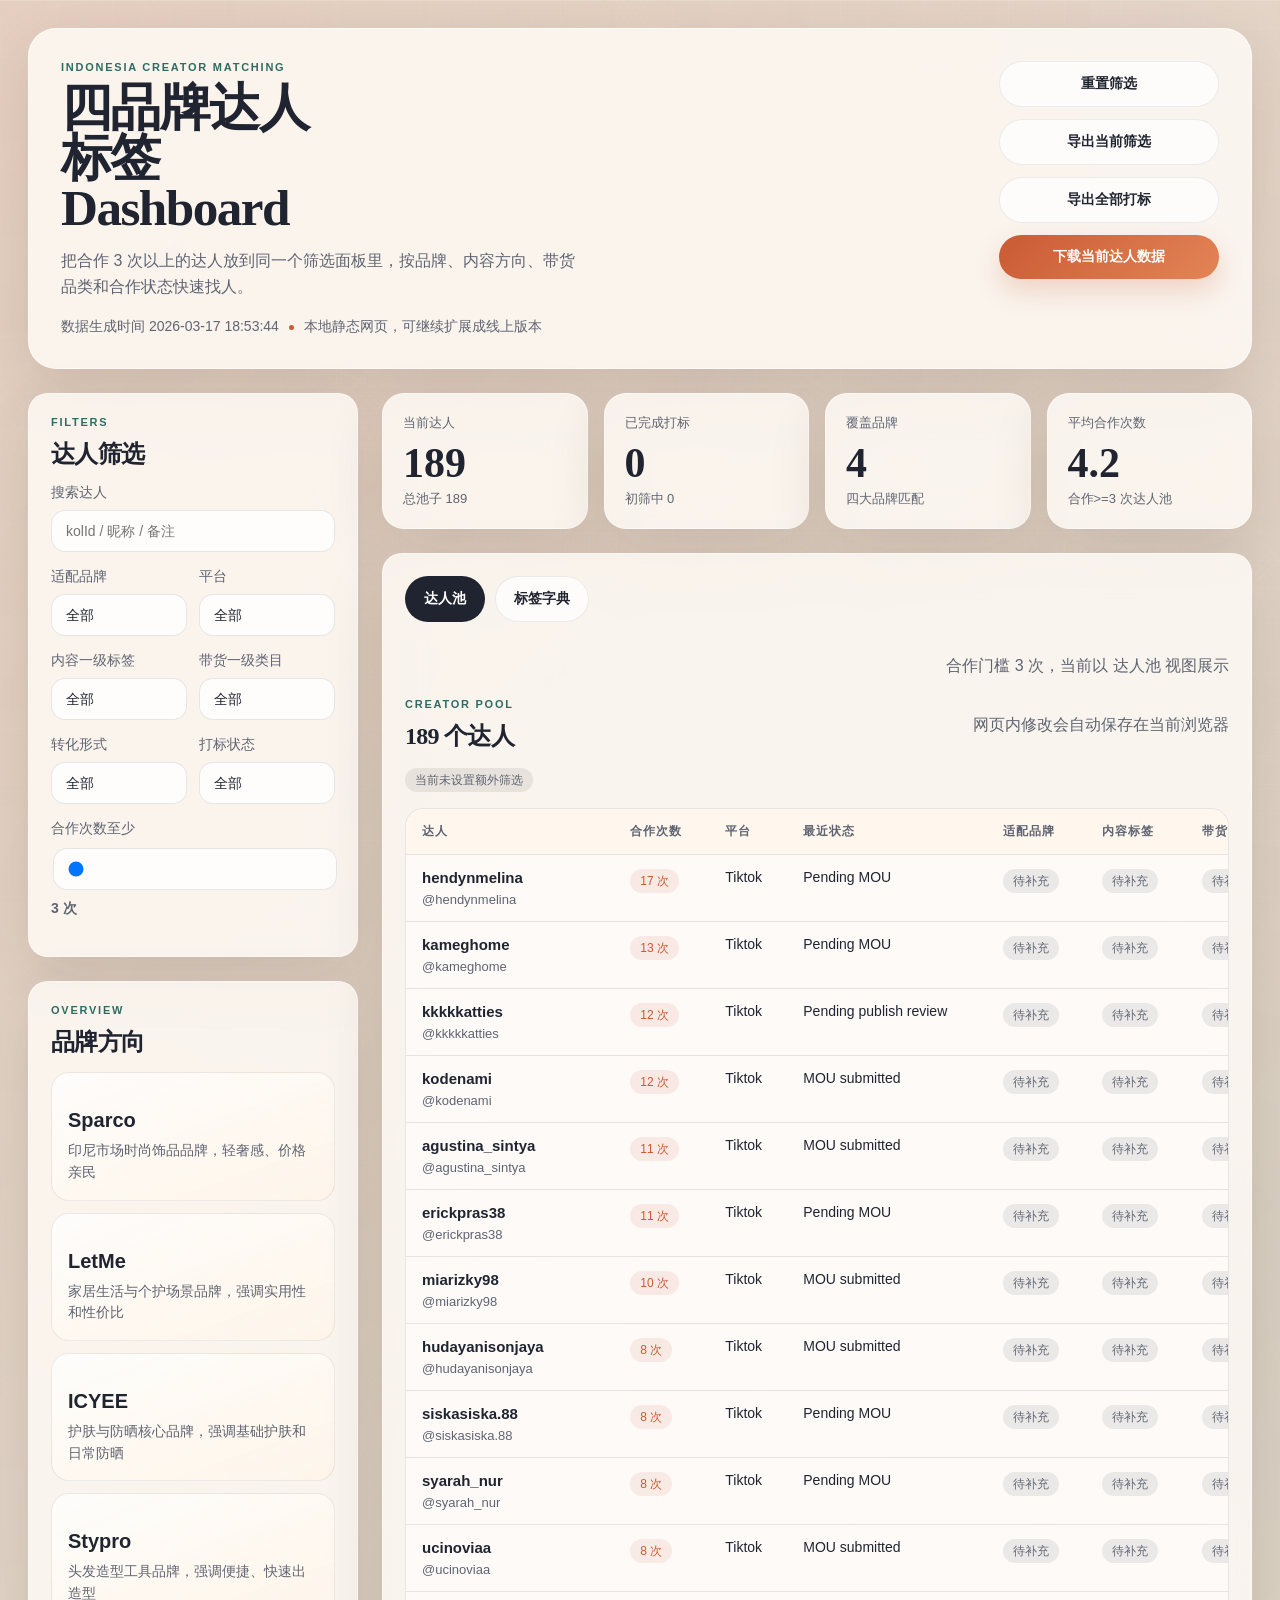
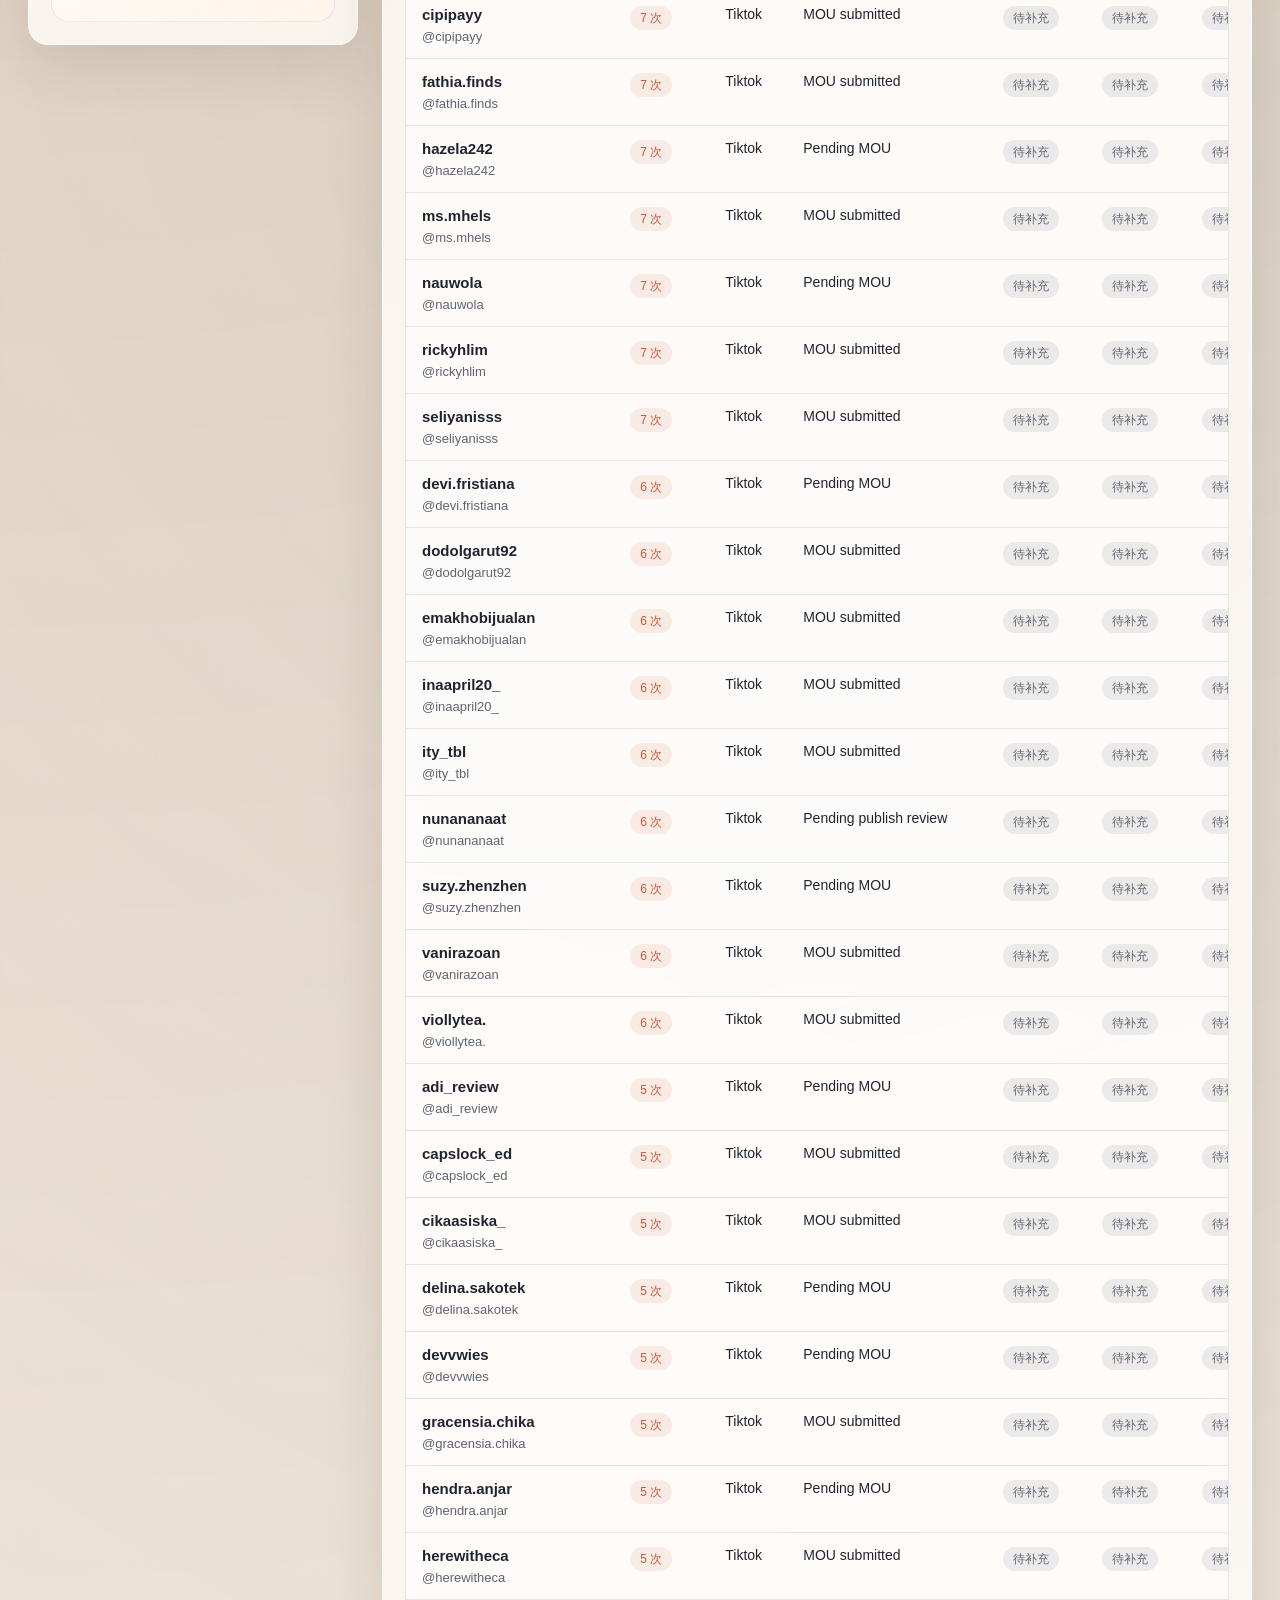
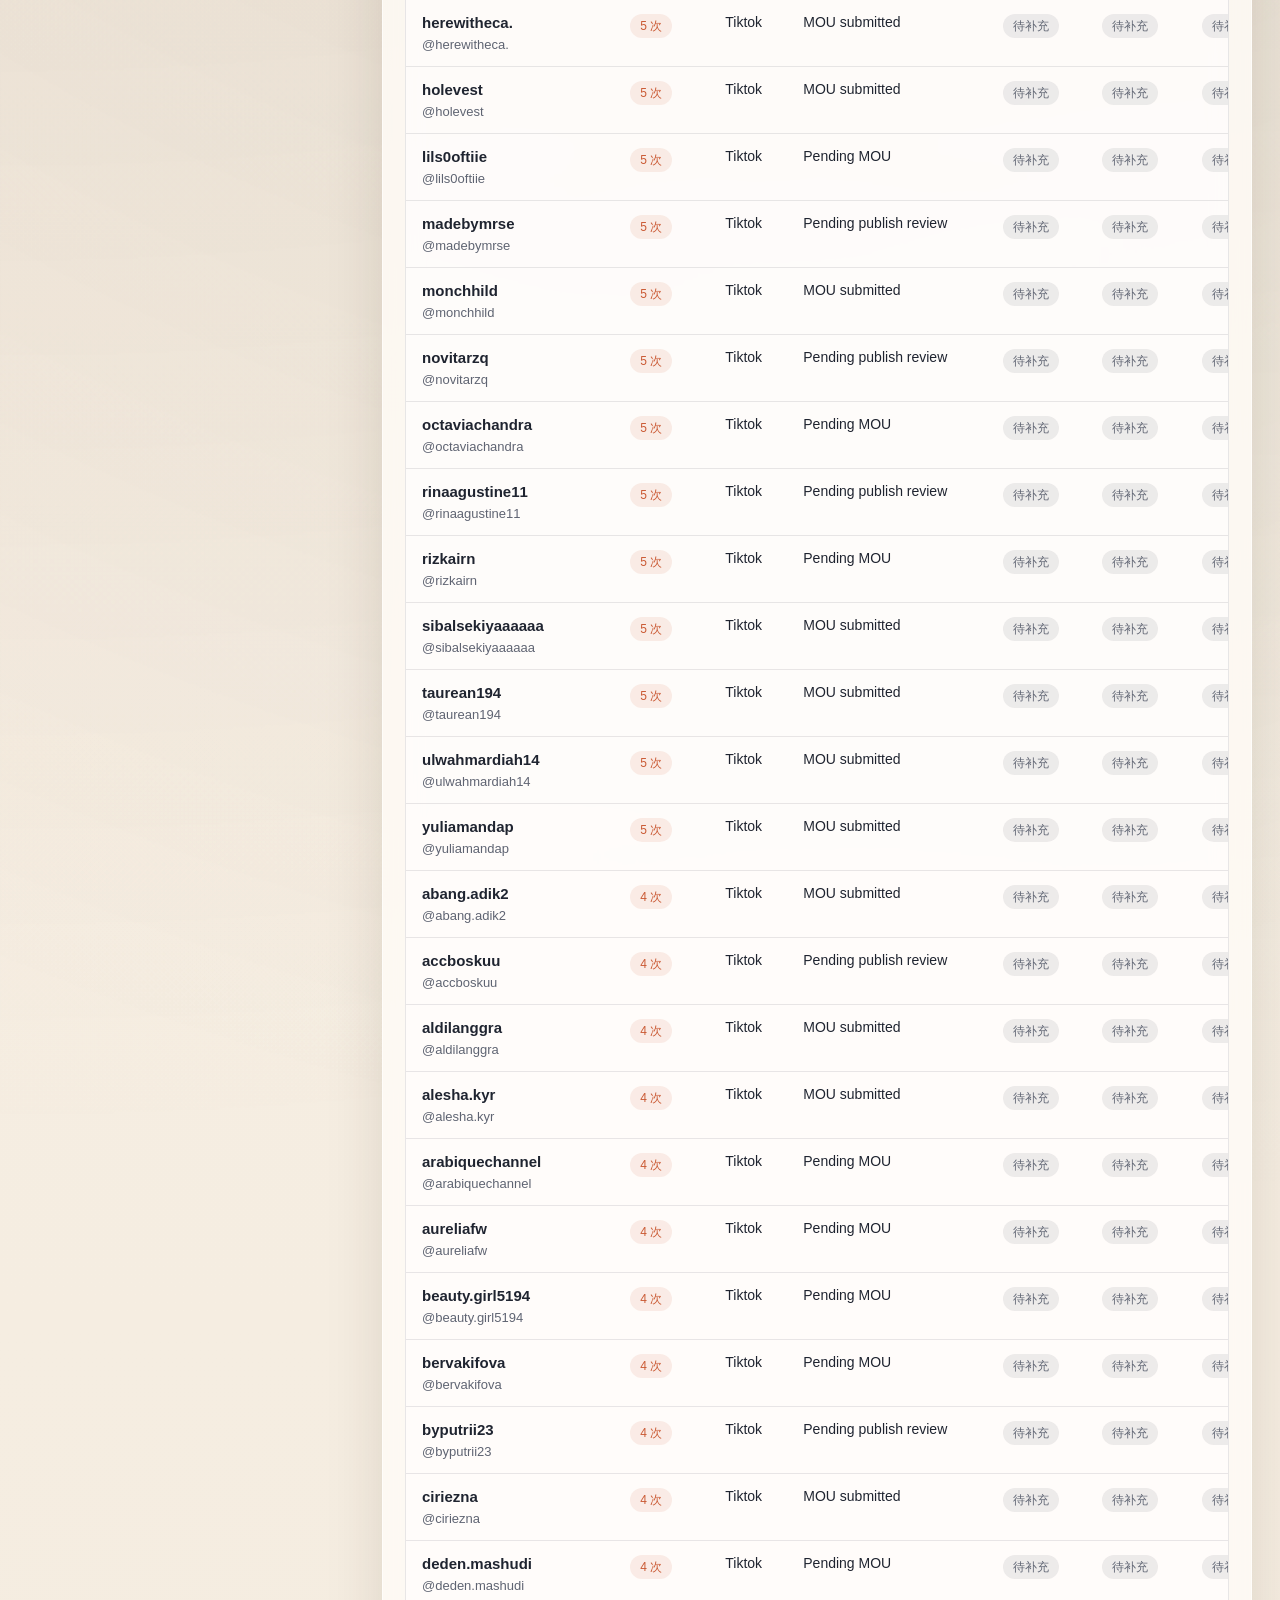
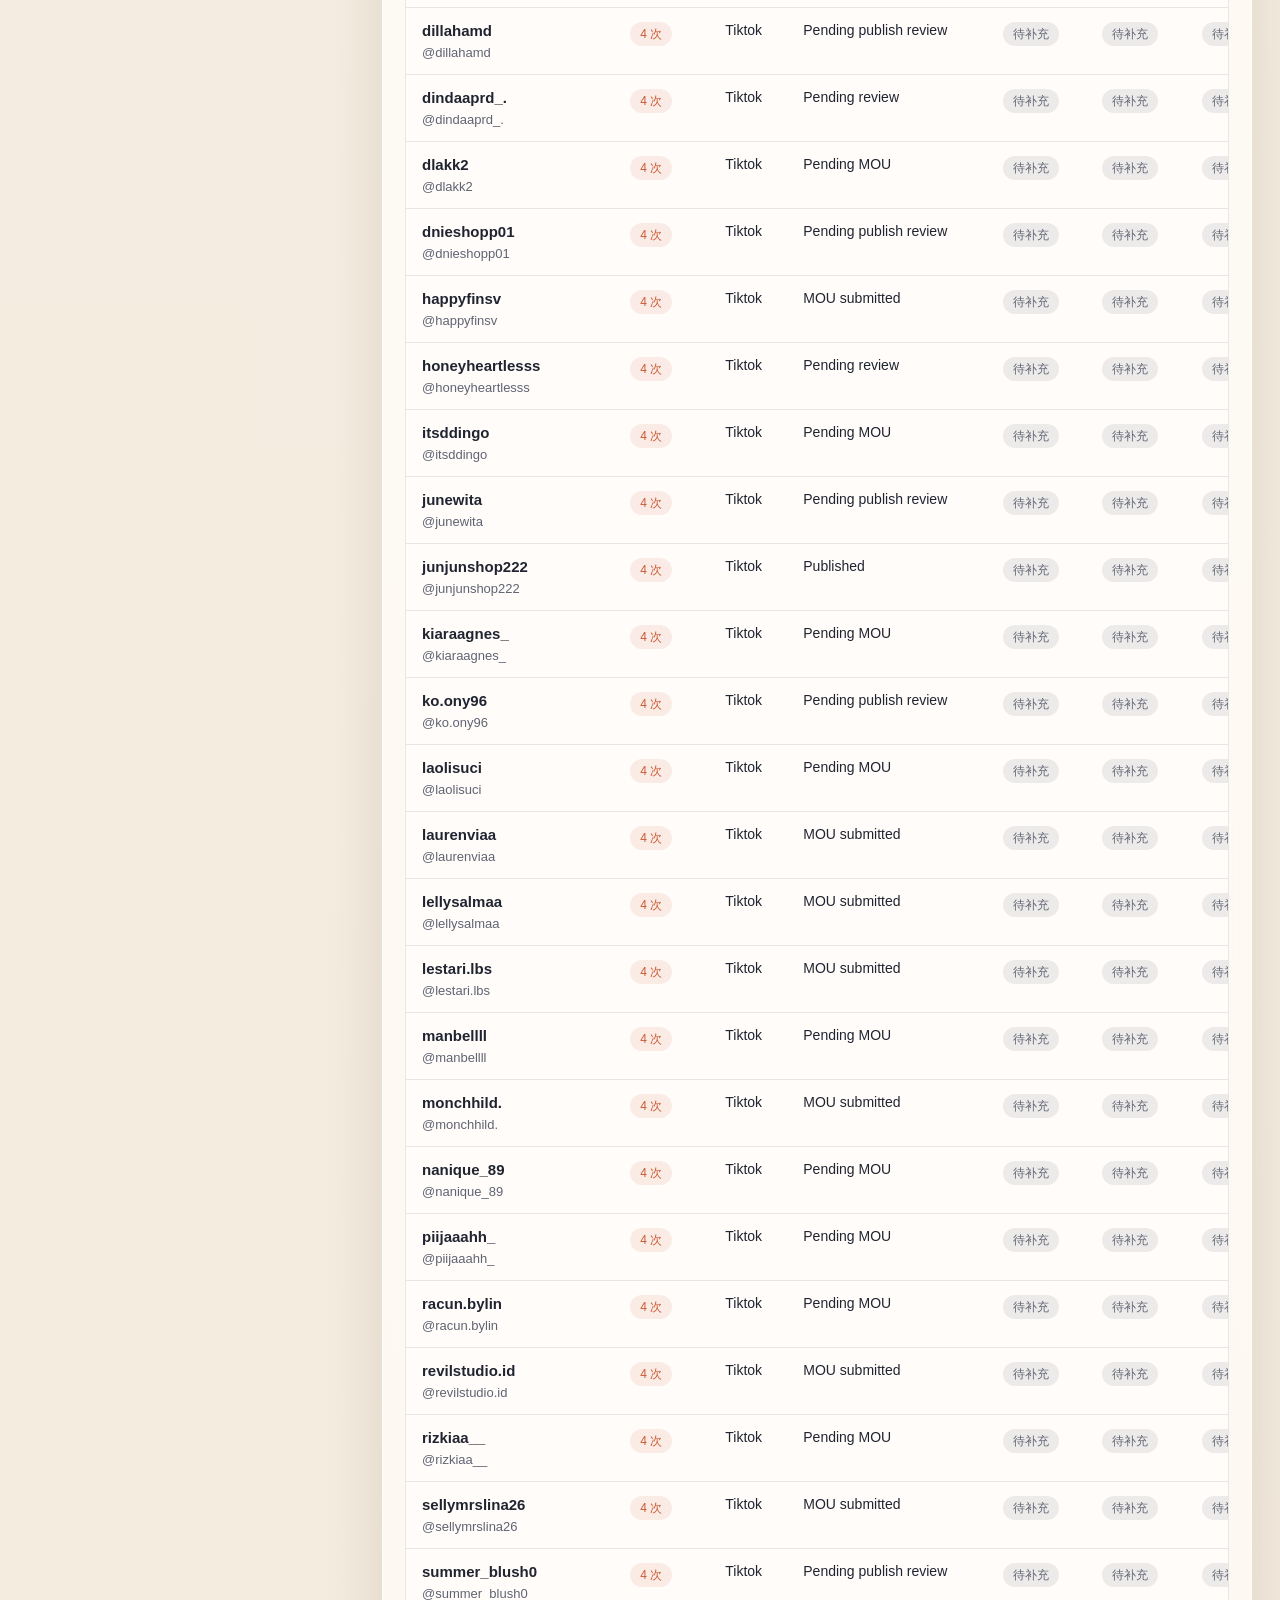
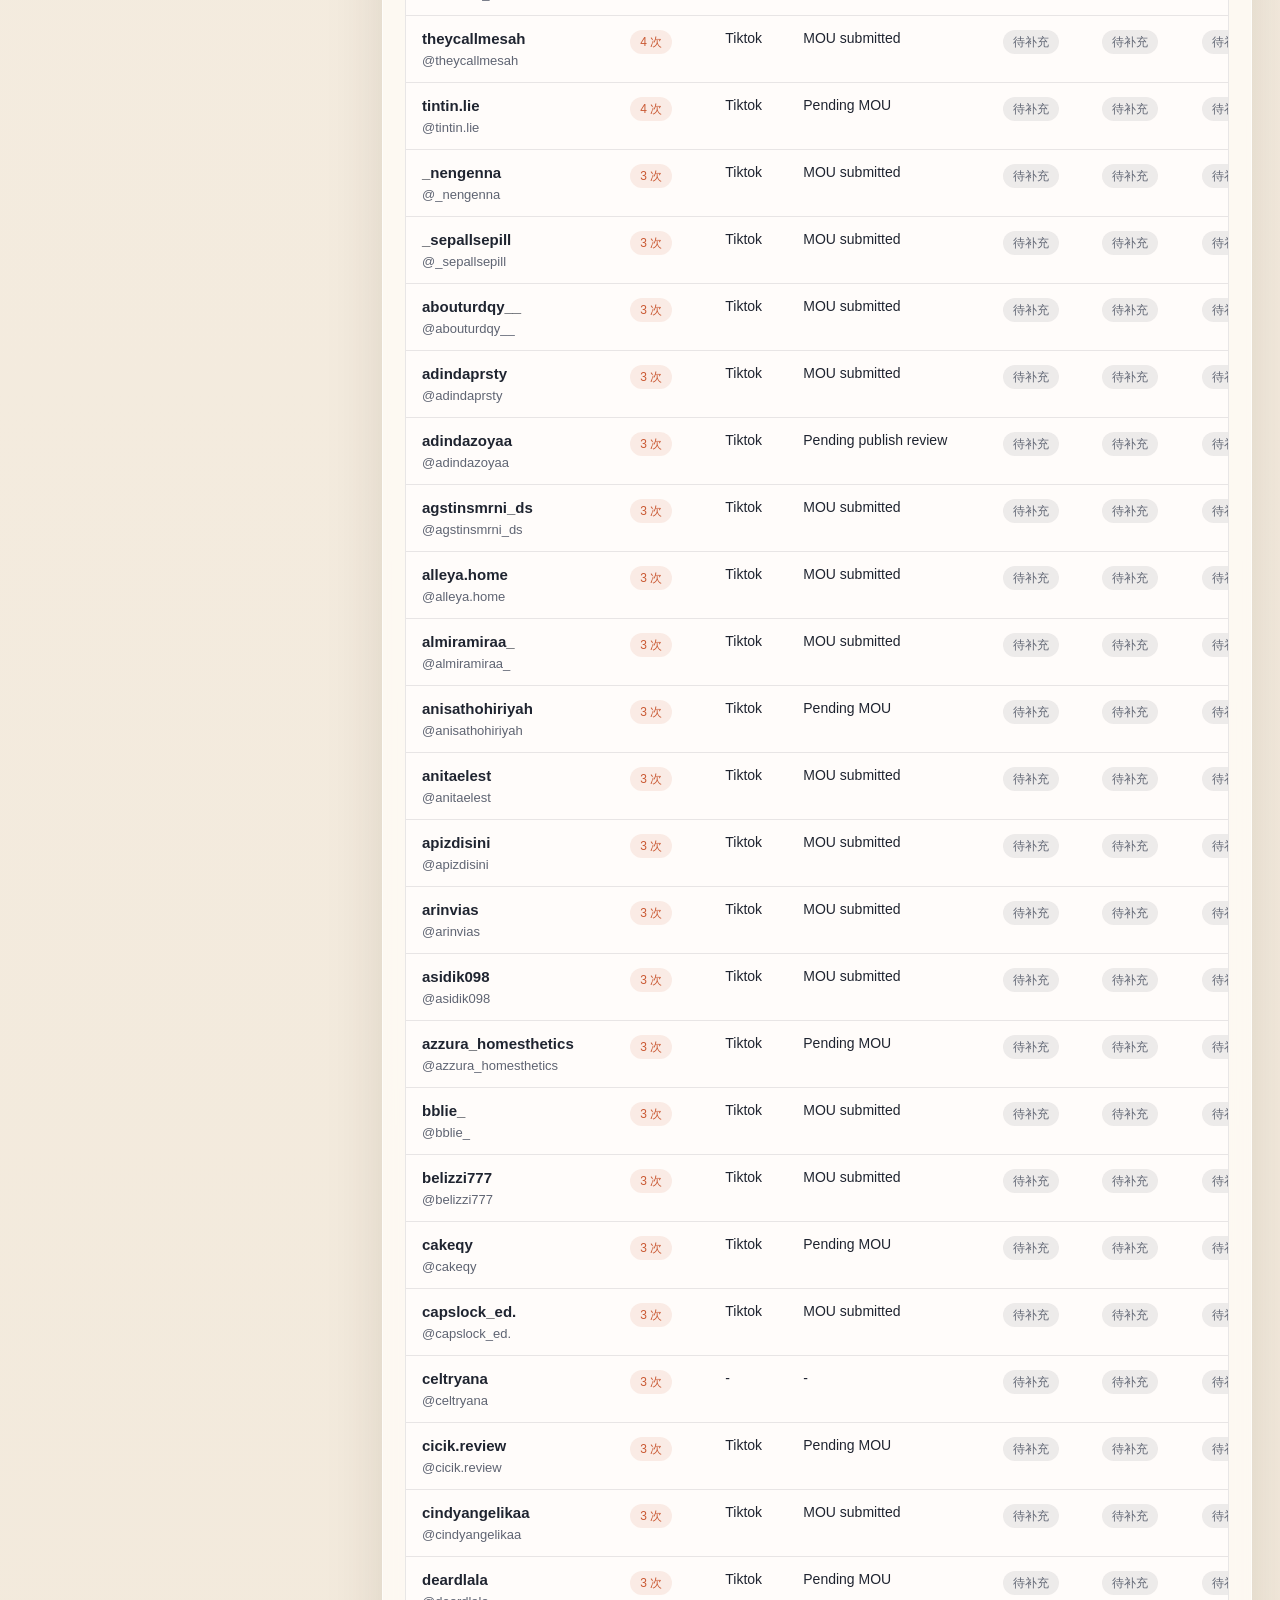
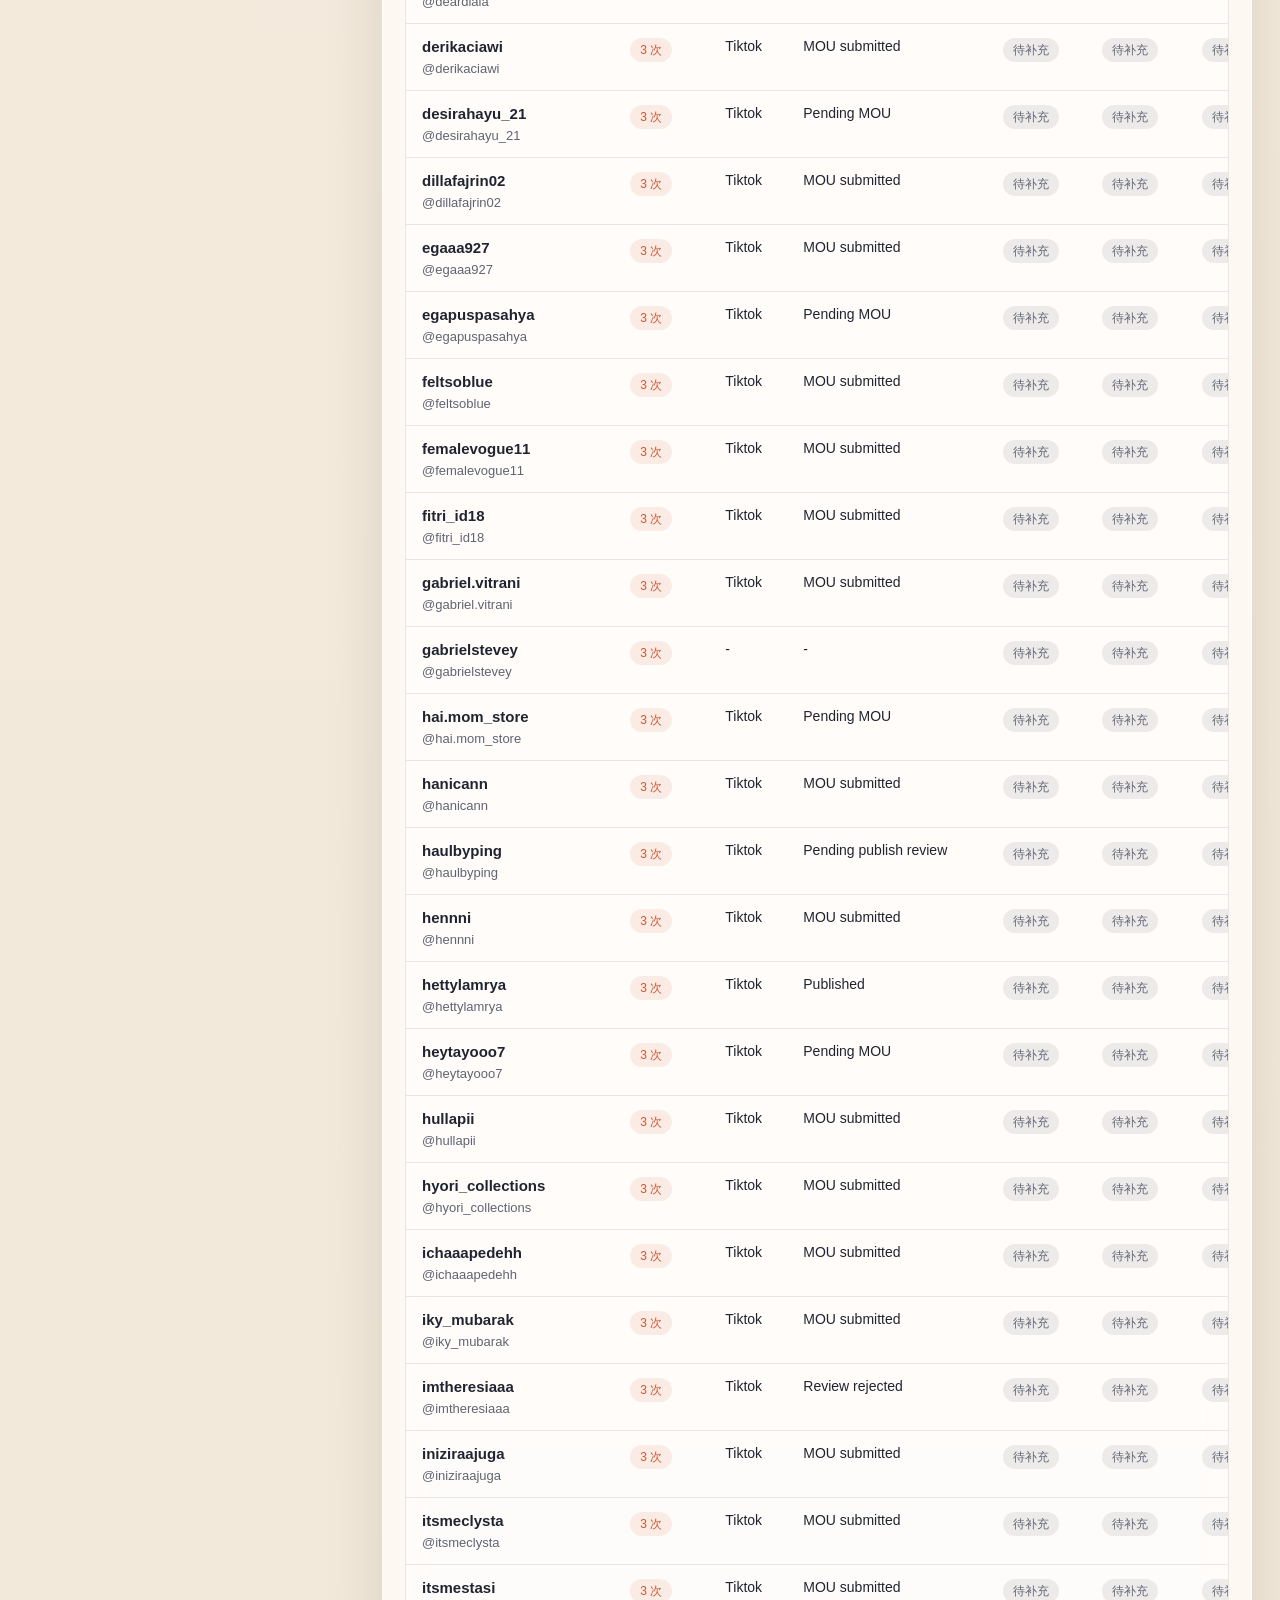
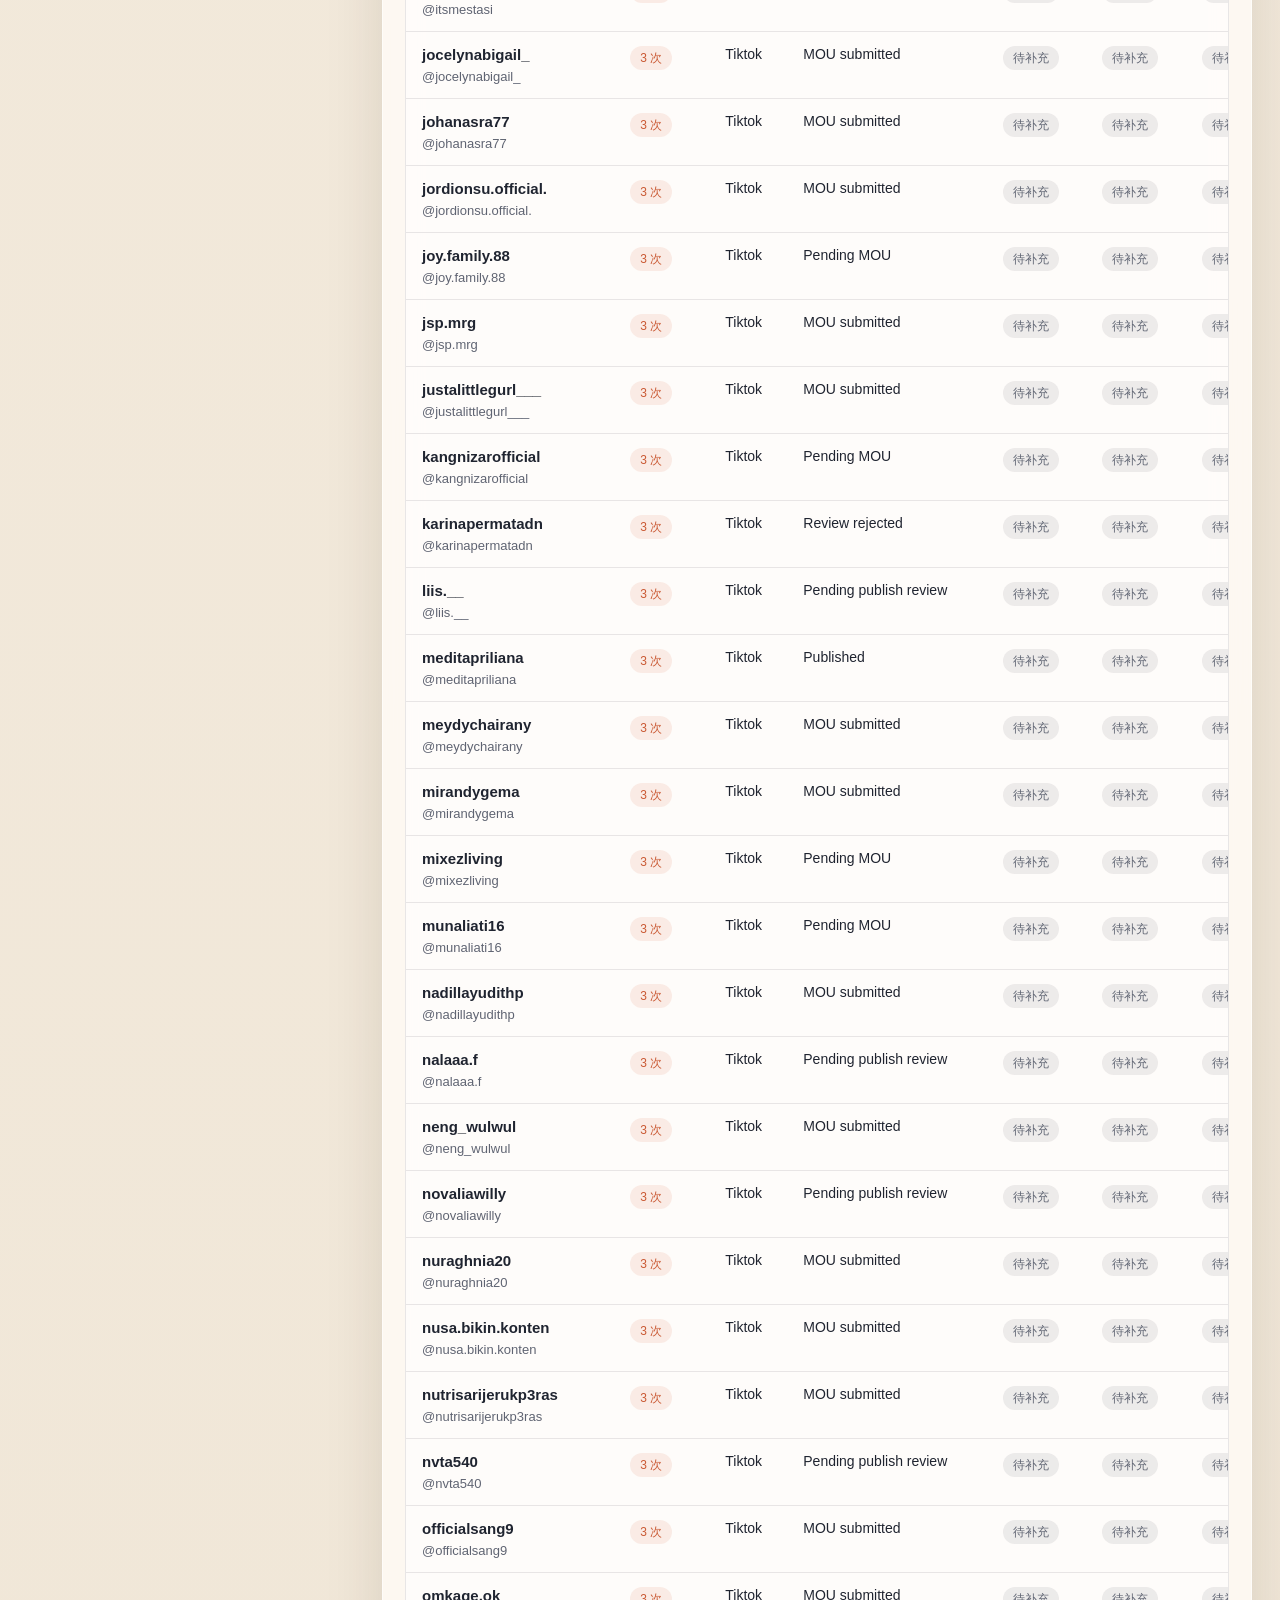
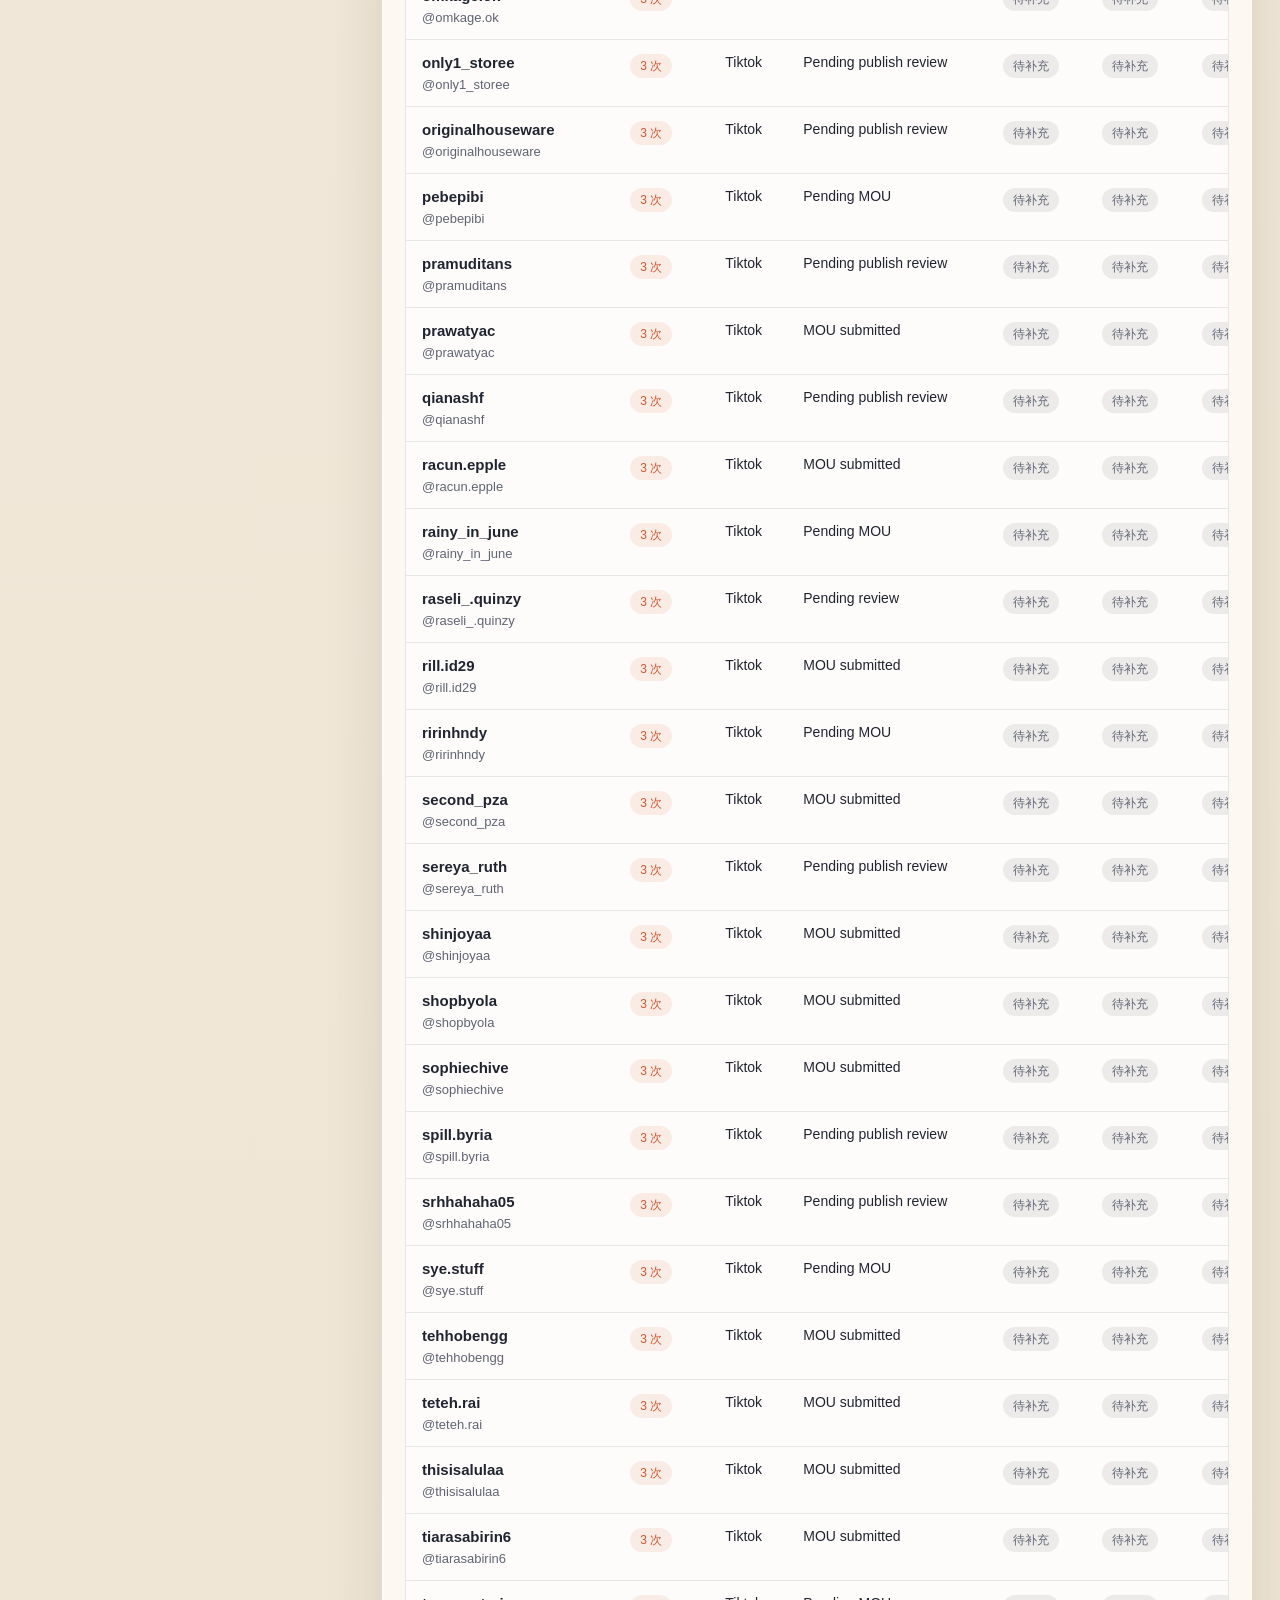
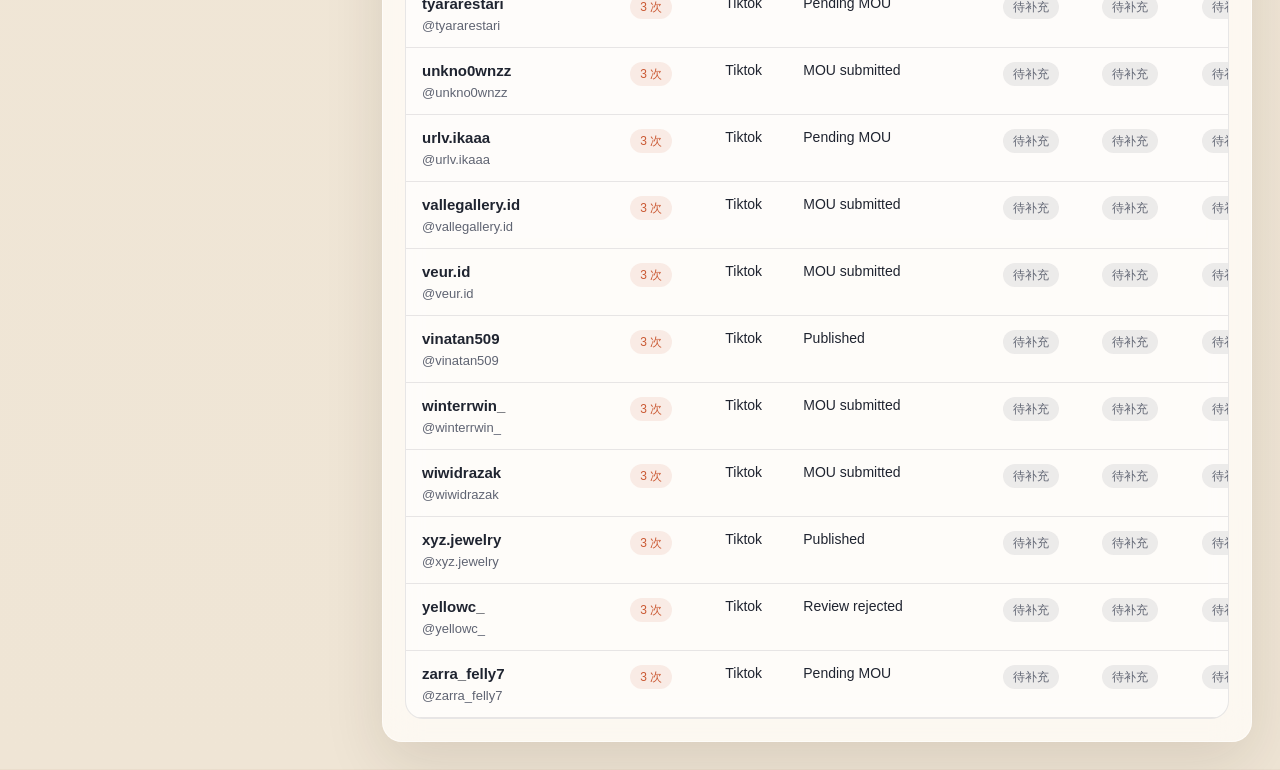
==== creator_dashboard/index.html @ 3b0a814a "Add creator dashboard site" ====
<!DOCTYPE html>
<html lang="zh-CN">
  <head>
    <meta charset="UTF-8" />
    <meta name="viewport" content="width=device-width, initial-scale=1.0" />
    <title>印尼项目达人标签 Dashboard</title>
    <link rel="stylesheet" href="./styles.css" />
  </head>
  <body>
    <div class="shell">
      <header class="hero">
        <div class="hero__copy">
          <p class="eyebrow">Indonesia Creator Matching</p>
          <h1>四品牌达人标签 Dashboard</h1>
          <p class="hero__text">
            把合作 3 次以上的达人放到同一个筛选面板里，按品牌、内容方向、带货品类和合作状态快速找人。
          </p>
          <div class="hero__meta">
            <span id="generated-at">数据加载中...</span>
            <span class="dot"></span>
            <span>本地静态网页，可继续扩展成线上版本</span>
          </div>
        </div>
        <div class="hero__actions">
          <button class="ghost-button" id="reset-filters" type="button">重置筛选</button>
          <button class="ghost-button" id="export-filtered" type="button">导出当前筛选</button>
          <button class="ghost-button" id="export-all" type="button">导出全部打标</button>
          <a class="solid-button" href="./data/creator_pool.csv" download>下载当前达人数据</a>
        </div>
      </header>

      <main class="layout">
        <aside class="filters">
          <section class="panel">
            <div class="panel__header">
              <p class="panel__eyebrow">Filters</p>
              <h2>达人筛选</h2>
            </div>

            <label class="field">
              <span>搜索达人</span>
              <input id="search-input" type="search" placeholder="kolId / 昵称 / 备注" />
            </label>

            <div class="grid-two">
              <label class="field">
                <span>适配品牌</span>
                <select id="brand-filter"></select>
              </label>
              <label class="field">
                <span>平台</span>
                <select id="platform-filter"></select>
              </label>
            </div>

            <div class="grid-two">
              <label class="field">
                <span>内容一级标签</span>
                <select id="content-filter"></select>
              </label>
              <label class="field">
                <span>带货一级类目</span>
                <select id="product-filter"></select>
              </label>
            </div>

            <div class="grid-two">
              <label class="field">
                <span>转化形式</span>
                <select id="conversion-filter"></select>
              </label>
              <label class="field">
                <span>打标状态</span>
                <select id="progress-filter"></select>
              </label>
            </div>

            <label class="field">
              <span>合作次数至少</span>
              <input id="coop-range" type="range" min="3" max="17" value="3" />
              <strong id="coop-range-value">3 次</strong>
            </label>
          </section>

          <section class="panel">
            <div class="panel__header">
              <p class="panel__eyebrow">Overview</p>
              <h2>品牌方向</h2>
            </div>
            <div id="brand-grid" class="brand-grid"></div>
          </section>
        </aside>

        <section class="content">
          <section class="stats" id="stats-grid"></section>

          <section class="panel tabs-panel">
            <div class="tabs">
              <button class="tab is-active" data-tab="creators" type="button">达人池</button>
              <button class="tab" data-tab="tags" type="button">标签字典</button>
            </div>

            <div class="tab-panel is-active" data-panel="creators">
              <div class="list-toolbar">
                <div>
                  <p class="panel__eyebrow">Creator Pool</p>
                  <h2 id="result-title">189 个达人</h2>
                </div>
                <div class="toolbar-side">
                  <p id="result-subtitle" class="subtle">按合作次数、品牌和内容维度交叉筛选</p>
                  <p id="save-status" class="subtle">网页内修改会自动保存在当前浏览器</p>
                </div>
              </div>
              <div id="active-filters" class="active-filters"></div>
              <div class="table-wrap">
                <table>
                  <thead>
                    <tr>
                      <th>达人</th>
                      <th>合作次数</th>
                      <th>平台</th>
                      <th>最近状态</th>
                      <th>适配品牌</th>
                      <th>内容标签</th>
                      <th>带货类目</th>
                    </tr>
                  </thead>
                  <tbody id="creator-table-body"></tbody>
                </table>
              </div>
            </div>

            <div class="tab-panel" data-panel="tags">
              <div class="list-toolbar">
                <div>
                  <p class="panel__eyebrow">Tag Dictionary</p>
                  <h2>统一打标口径</h2>
                </div>
                <p class="subtle">先看标签定义，再给达人打标</p>
              </div>
              <div class="tag-cards" id="tag-cards"></div>
            </div>
          </section>
        </section>
      </main>
    </div>

    <dialog id="detail-modal" class="detail-modal">
      <div class="detail-modal__content">
        <div class="detail-modal__header">
          <div>
            <p class="panel__eyebrow">Creator Detail</p>
            <h2 id="detail-title"></h2>
            <p id="detail-subtitle" class="subtle"></p>
          </div>
          <button class="ghost-button" id="close-modal" type="button">关闭</button>
        </div>
        <div id="detail-body" class="detail-grid"></div>
      </div>
    </dialog>

    <script src="./data/creator_pool.js"></script>
    <script src="./app.js" type="module"></script>
  </body>
</html>
---- creator_dashboard/styles.css ----
:root {
  --bg: #f5efe4;
  --surface: rgba(255, 252, 247, 0.82);
  --surface-strong: #fffaf2;
  --ink: #1f2430;
  --muted: #5f6472;
  --line: rgba(31, 36, 48, 0.1);
  --accent: #ca5a34;
  --accent-soft: #f4c59c;
  --secondary: #2f6b62;
  --shadow: 0 20px 60px rgba(51, 37, 18, 0.12);
  --radius-xl: 28px;
  --radius-lg: 20px;
  --radius-md: 14px;
}

* {
  box-sizing: border-box;
}

html,
body {
  margin: 0;
  min-height: 100%;
  font-family: "Avenir Next", "PingFang SC", "Noto Sans SC", sans-serif;
  color: var(--ink);
  background:
    radial-gradient(circle at top left, rgba(202, 90, 52, 0.18), transparent 32%),
    radial-gradient(circle at 90% 10%, rgba(47, 107, 98, 0.15), transparent 25%),
    linear-gradient(180deg, #f8f1e7 0%, #efe5d5 100%);
}

body::before {
  content: "";
  position: fixed;
  inset: 0;
  background-image:
    linear-gradient(rgba(255, 255, 255, 0.12) 1px, transparent 1px),
    linear-gradient(90deg, rgba(255, 255, 255, 0.12) 1px, transparent 1px);
  background-size: 28px 28px;
  pointer-events: none;
  opacity: 0.35;
}

.shell {
  position: relative;
  padding: 28px;
}

.hero,
.panel,
.stats article,
.detail-modal__content {
  backdrop-filter: blur(18px);
  background: var(--surface);
  border: 1px solid rgba(255, 255, 255, 0.55);
  box-shadow: var(--shadow);
}

.hero {
  display: flex;
  justify-content: space-between;
  gap: 24px;
  padding: 32px;
  border-radius: var(--radius-xl);
  margin-bottom: 24px;
}

.eyebrow,
.panel__eyebrow {
  margin: 0 0 10px;
  text-transform: uppercase;
  letter-spacing: 0.16em;
  font-size: 11px;
  color: var(--secondary);
  font-weight: 700;
}

.hero h1,
.panel h2,
.stats h3,
.detail-modal h2 {
  margin: 0;
  font-family: Georgia, "Times New Roman", serif;
  letter-spacing: -0.03em;
}

.hero h1 {
  font-size: clamp(34px, 4vw, 58px);
  line-height: 0.98;
  max-width: 10ch;
}

.hero__text,
.subtle {
  color: var(--muted);
}

.hero__text {
  max-width: 58ch;
  line-height: 1.65;
  margin: 14px 0 0;
}

.hero__meta {
  display: flex;
  flex-wrap: wrap;
  gap: 10px;
  align-items: center;
  margin-top: 18px;
  font-size: 14px;
  color: var(--muted);
}

.dot {
  width: 5px;
  height: 5px;
  border-radius: 999px;
  background: var(--accent);
}

.hero__actions {
  display: flex;
  flex-direction: column;
  justify-content: flex-start;
  gap: 12px;
  min-width: 220px;
}

.solid-button,
.ghost-button,
.tab {
  border: 0;
  border-radius: 999px;
  padding: 13px 18px;
  font-size: 14px;
  font-weight: 700;
  cursor: pointer;
  transition: transform 160ms ease, box-shadow 160ms ease, background 160ms ease;
  text-decoration: none;
  text-align: center;
}

.solid-button {
  background: linear-gradient(135deg, var(--accent), #e38556);
  color: #fff;
  box-shadow: 0 12px 26px rgba(202, 90, 52, 0.22);
}

.ghost-button,
.tab {
  background: rgba(255, 255, 255, 0.72);
  color: var(--ink);
  border: 1px solid rgba(31, 36, 48, 0.08);
}

.solid-button:hover,
.ghost-button:hover,
.tab:hover {
  transform: translateY(-1px);
}

.layout {
  display: grid;
  grid-template-columns: 330px minmax(0, 1fr);
  gap: 24px;
}

.filters,
.content {
  display: flex;
  flex-direction: column;
  gap: 24px;
}

.panel {
  border-radius: var(--radius-lg);
  padding: 22px;
}

.panel__header {
  margin-bottom: 14px;
}

.field {
  display: flex;
  flex-direction: column;
  gap: 8px;
  margin-bottom: 16px;
  font-size: 14px;
  color: var(--muted);
}

.field input,
.field select {
  appearance: none;
  width: 100%;
  border: 1px solid var(--line);
  background: rgba(255, 255, 255, 0.8);
  border-radius: 14px;
  padding: 12px 14px;
  color: var(--ink);
  font-size: 14px;
}

.field input:focus,
.field select:focus {
  outline: 2px solid rgba(202, 90, 52, 0.18);
  border-color: rgba(202, 90, 52, 0.35);
}

.grid-two {
  display: grid;
  grid-template-columns: 1fr 1fr;
  gap: 12px;
}

.brand-grid {
  display: grid;
  gap: 12px;
}

.brand-card {
  padding: 16px;
  border-radius: 18px;
  background: linear-gradient(160deg, rgba(255, 255, 255, 0.76), rgba(255, 245, 233, 0.86));
  border: 1px solid rgba(31, 36, 48, 0.08);
}

.brand-card h3 {
  font-size: 20px;
  margin-bottom: 8px;
}

.brand-card p {
  margin: 0;
  color: var(--muted);
  font-size: 14px;
  line-height: 1.55;
}

.stats {
  display: grid;
  grid-template-columns: repeat(4, minmax(0, 1fr));
  gap: 16px;
}

.stats article {
  padding: 20px;
  border-radius: 22px;
}

.stats p {
  margin: 0;
  color: var(--muted);
  font-size: 13px;
}

.stats strong {
  display: block;
  font-size: clamp(28px, 4vw, 42px);
  line-height: 1;
  margin: 10px 0 6px;
  font-family: Georgia, "Times New Roman", serif;
}

.tabs {
  display: flex;
  gap: 10px;
  margin-bottom: 18px;
}

.tab.is-active {
  background: var(--ink);
  color: #fff;
}

.tab-panel {
  display: none;
}

.tab-panel.is-active {
  display: block;
}

.list-toolbar {
  display: flex;
  justify-content: space-between;
  gap: 16px;
  align-items: end;
  margin-bottom: 16px;
}

.toolbar-side {
  display: flex;
  flex-direction: column;
  align-items: flex-end;
  gap: 6px;
}

.active-filters {
  display: flex;
  flex-wrap: wrap;
  gap: 8px;
  margin-bottom: 16px;
}

.table-wrap {
  overflow: auto;
  border-radius: 18px;
  border: 1px solid var(--line);
  background: rgba(255, 255, 255, 0.62);
}

table {
  width: 100%;
  border-collapse: collapse;
  min-width: 880px;
}

th,
td {
  padding: 14px 16px;
  border-bottom: 1px solid var(--line);
  text-align: left;
  vertical-align: top;
  font-size: 14px;
}

th {
  position: sticky;
  top: 0;
  background: #fff7ee;
  z-index: 1;
  color: var(--muted);
  font-size: 12px;
  text-transform: uppercase;
  letter-spacing: 0.08em;
}

tbody tr {
  transition: background 140ms ease;
  cursor: pointer;
}

tbody tr:hover {
  background: rgba(202, 90, 52, 0.07);
}

.creator-name {
  display: flex;
  flex-direction: column;
  gap: 6px;
}

.creator-name strong {
  font-size: 15px;
}

.creator-name span {
  color: var(--muted);
  font-size: 13px;
}

.pill-group {
  display: flex;
  flex-wrap: wrap;
  gap: 8px;
}

.pill {
  display: inline-flex;
  align-items: center;
  padding: 6px 10px;
  border-radius: 999px;
  font-size: 12px;
  line-height: 1;
  background: rgba(47, 107, 98, 0.1);
  color: var(--secondary);
}

.pill.is-warm {
  background: rgba(202, 90, 52, 0.1);
  color: var(--accent);
}

.pill.is-muted {
  background: rgba(31, 36, 48, 0.08);
  color: var(--muted);
}

.tag-cards {
  display: grid;
  grid-template-columns: repeat(2, minmax(0, 1fr));
  gap: 14px;
}

.tag-card {
  border: 1px solid var(--line);
  border-radius: 18px;
  padding: 16px;
  background: rgba(255, 255, 255, 0.68);
}

.tag-card p {
  margin: 8px 0 0;
  color: var(--muted);
  line-height: 1.6;
  font-size: 14px;
}

.detail-modal {
  width: min(960px, calc(100vw - 32px));
  border: 0;
  padding: 0;
  border-radius: 28px;
  background: transparent;
}

.detail-modal::backdrop {
  background: rgba(22, 24, 29, 0.38);
  backdrop-filter: blur(8px);
}

.detail-modal__content {
  padding: 24px;
  border-radius: 28px;
  background: rgba(255, 251, 247, 0.92);
}

.detail-modal__header {
  display: flex;
  justify-content: space-between;
  gap: 16px;
  align-items: center;
  margin-bottom: 16px;
}

.detail-grid {
  display: grid;
  grid-template-columns: repeat(2, minmax(0, 1fr));
  gap: 14px;
}

.detail-grid .detail-card.is-wide {
  grid-column: 1 / -1;
}

.detail-card {
  border-radius: 18px;
  border: 1px solid var(--line);
  background: rgba(255, 255, 255, 0.72);
  padding: 16px;
}

.detail-card h3 {
  margin: 0 0 10px;
  font-size: 15px;
}

.detail-card p,
.detail-card ul {
  margin: 0;
  color: var(--muted);
  font-size: 14px;
  line-height: 1.65;
}

.detail-card p + p {
  margin-top: 4px;
}

.editor-grid {
  display: grid;
  grid-template-columns: repeat(2, minmax(0, 1fr));
  gap: 12px;
}

.editor-grid .field {
  margin-bottom: 0;
}

.editor-grid .field.is-wide {
  grid-column: 1 / -1;
}

.editor-grid textarea,
.editor-grid input,
.editor-grid select {
  appearance: none;
  width: 100%;
  border: 1px solid var(--line);
  background: rgba(255, 255, 255, 0.88);
  border-radius: 14px;
  padding: 12px 14px;
  color: var(--ink);
  font-size: 14px;
  font-family: inherit;
}

.editor-grid textarea {
  min-height: 94px;
  resize: vertical;
}

.editor-actions {
  display: flex;
  justify-content: space-between;
  align-items: center;
  gap: 12px;
  margin-top: 14px;
}

.editor-meta {
  font-size: 13px;
  color: var(--muted);
}

.empty-state {
  padding: 36px 18px;
  text-align: center;
  color: var(--muted);
}

@media (max-width: 1120px) {
  .layout {
    grid-template-columns: 1fr;
  }

  .stats {
    grid-template-columns: repeat(2, minmax(0, 1fr));
  }
}

@media (max-width: 760px) {
  .shell {
    padding: 16px;
  }

  .hero,
  .list-toolbar,
  .detail-modal__header {
    flex-direction: column;
    align-items: flex-start;
  }

  .hero__actions,
  .solid-button,
  .ghost-button {
    width: 100%;
  }

  .grid-two,
  .editor-grid,
  .tag-cards,
  .detail-grid,
  .stats {
    grid-template-columns: 1fr;
  }

  .toolbar-side {
    align-items: flex-start;
  }

  th,
  td {
    padding: 12px;
  }
}
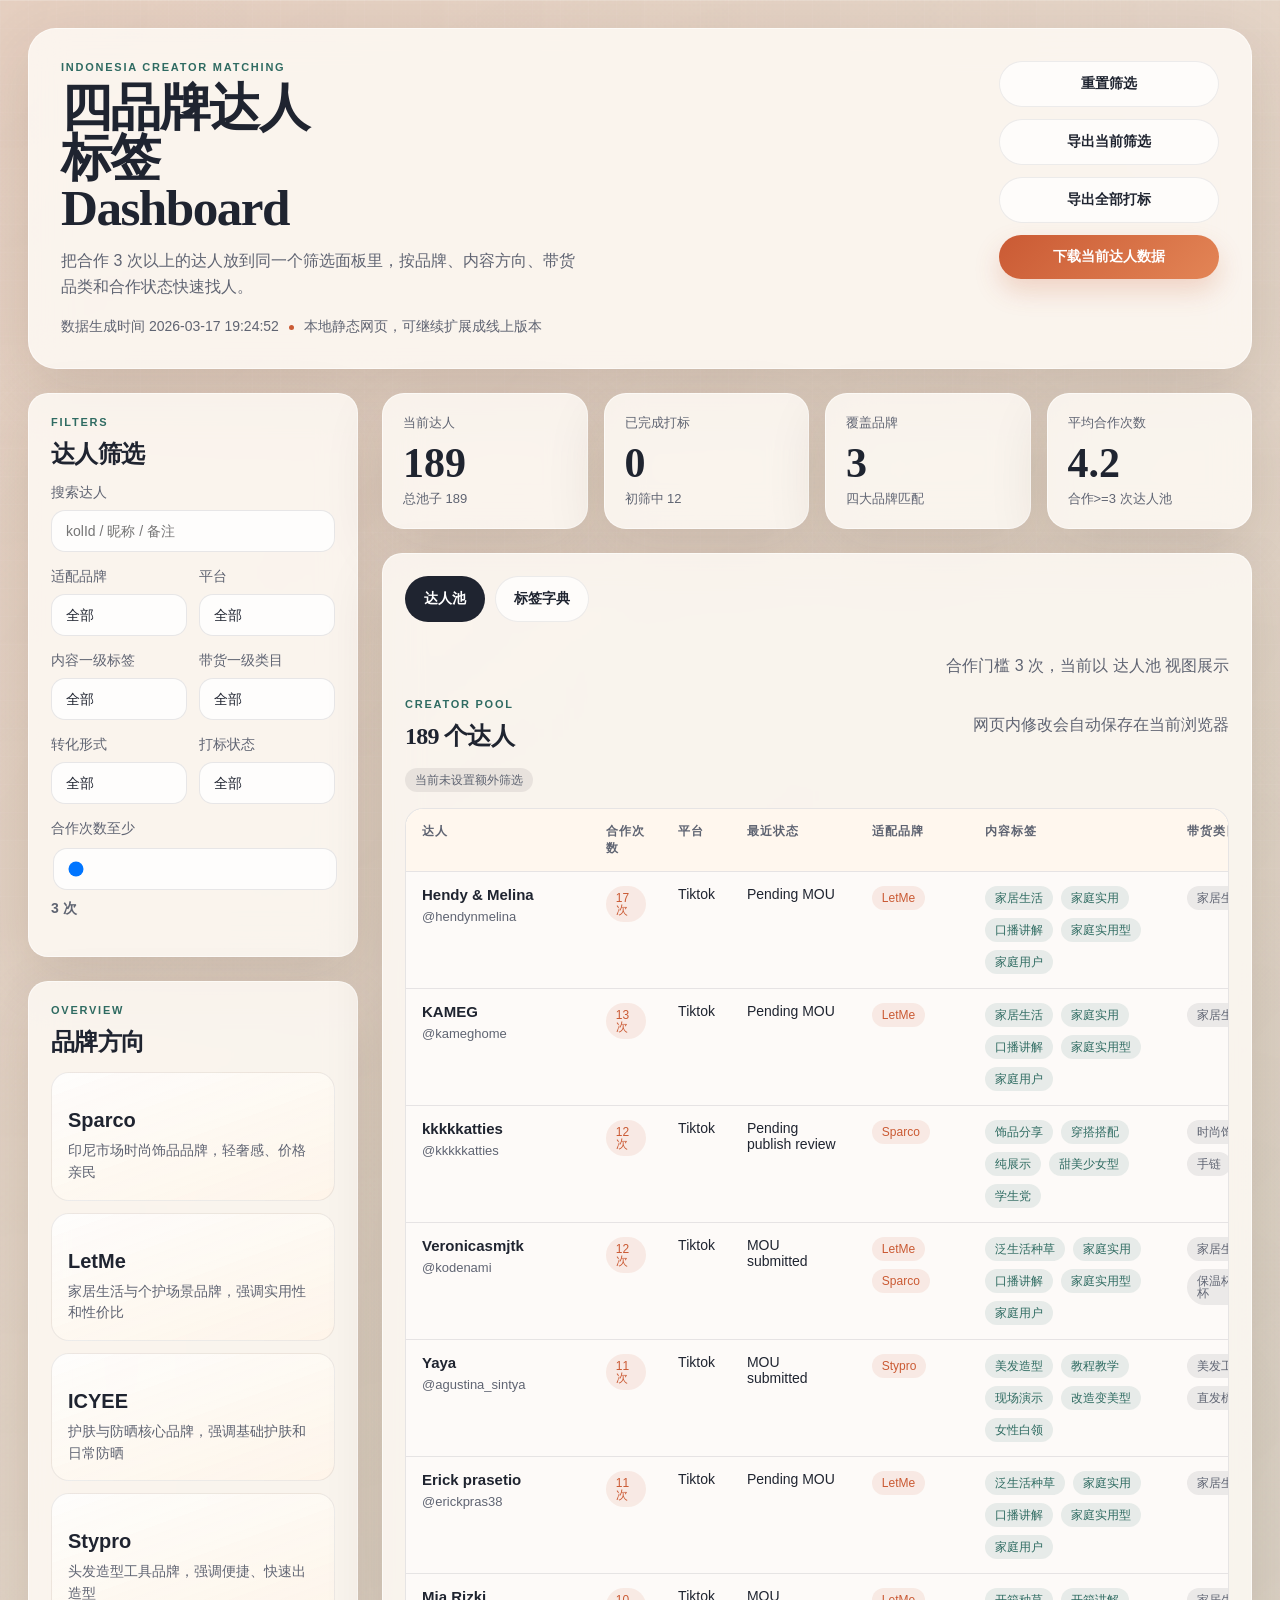
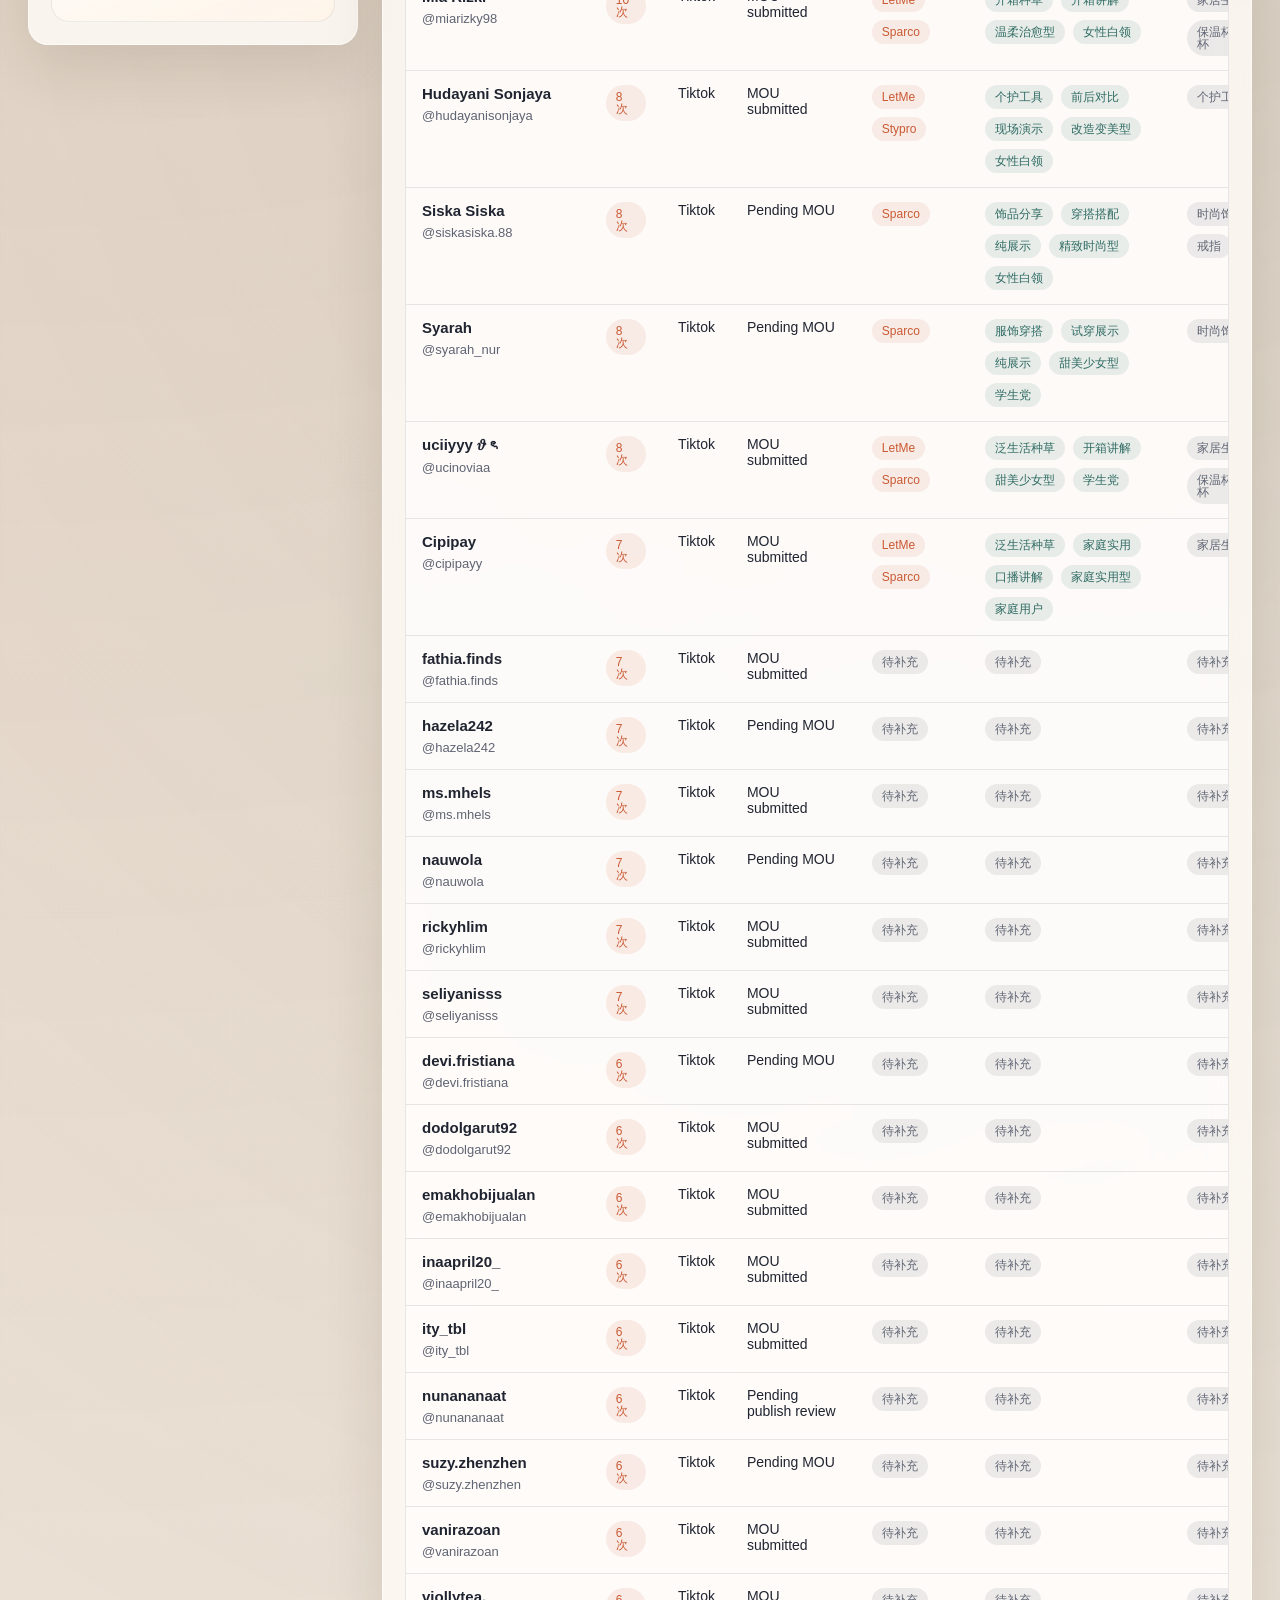
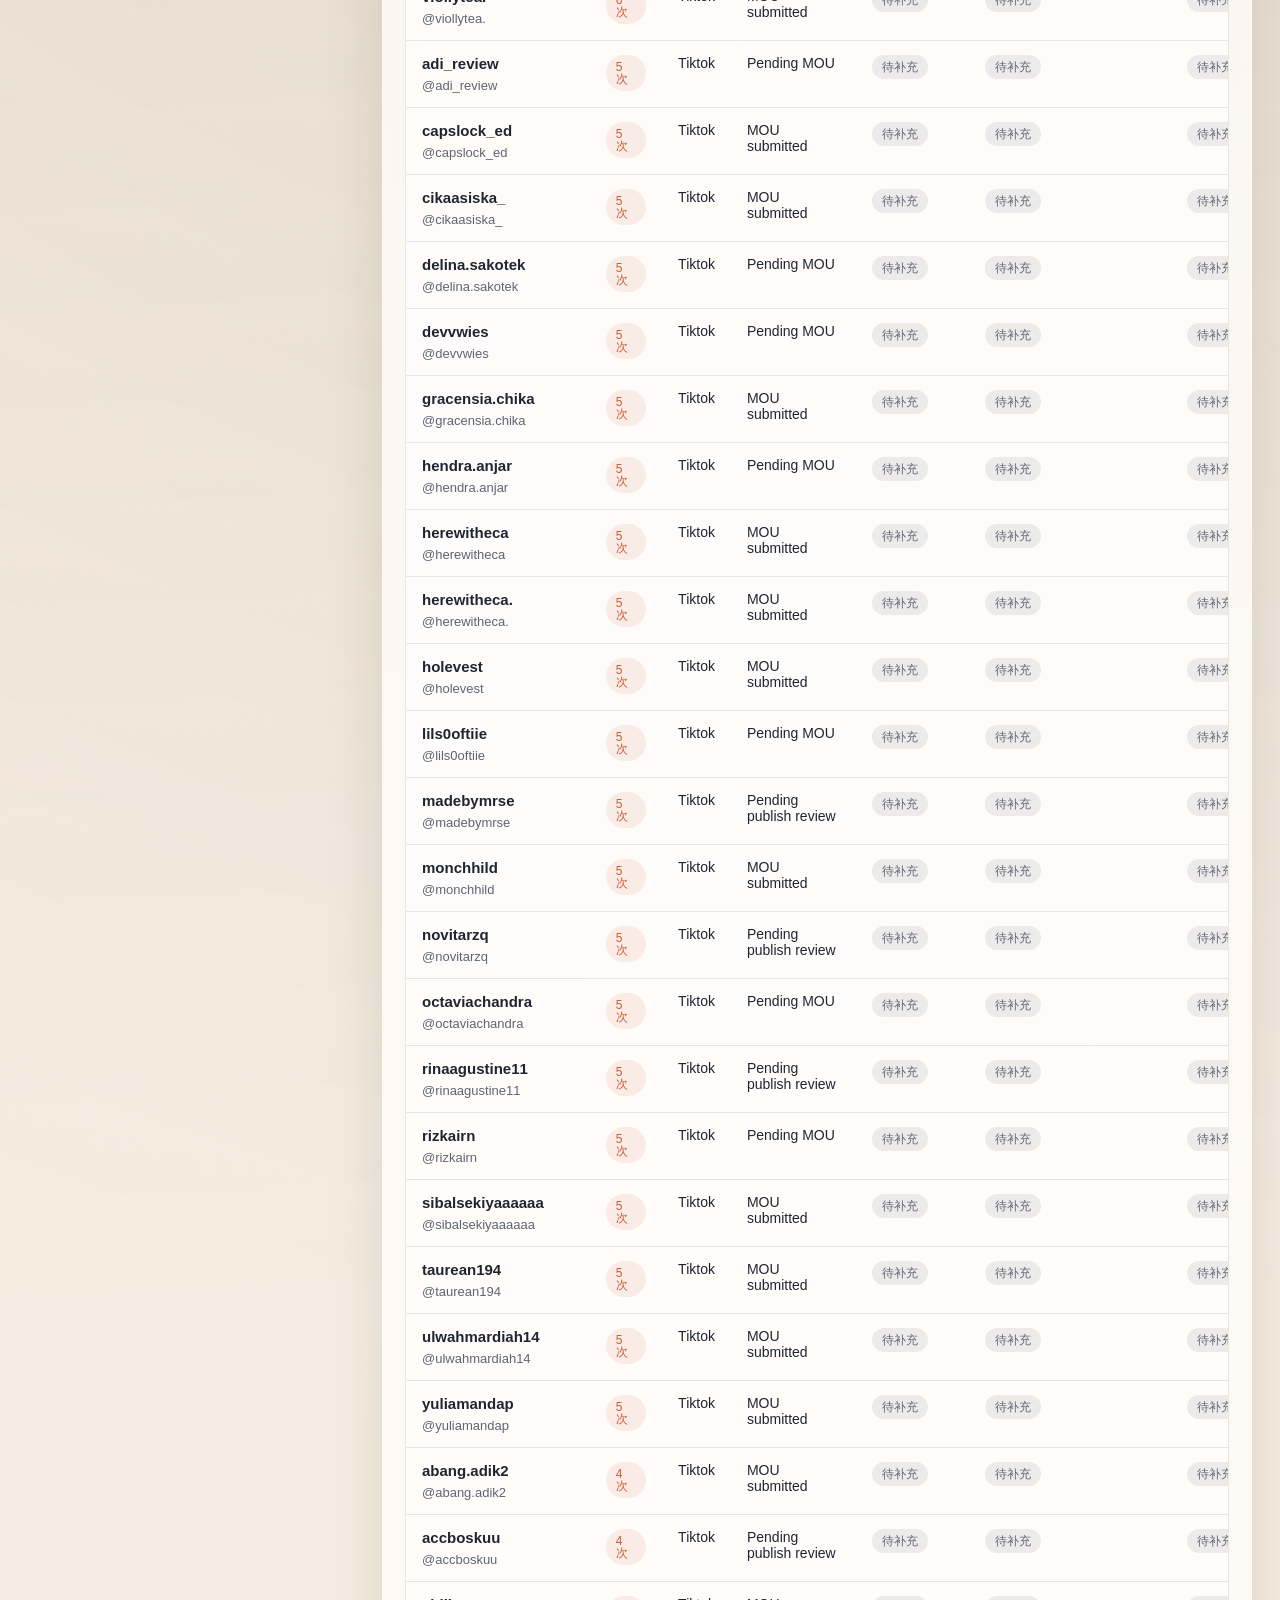
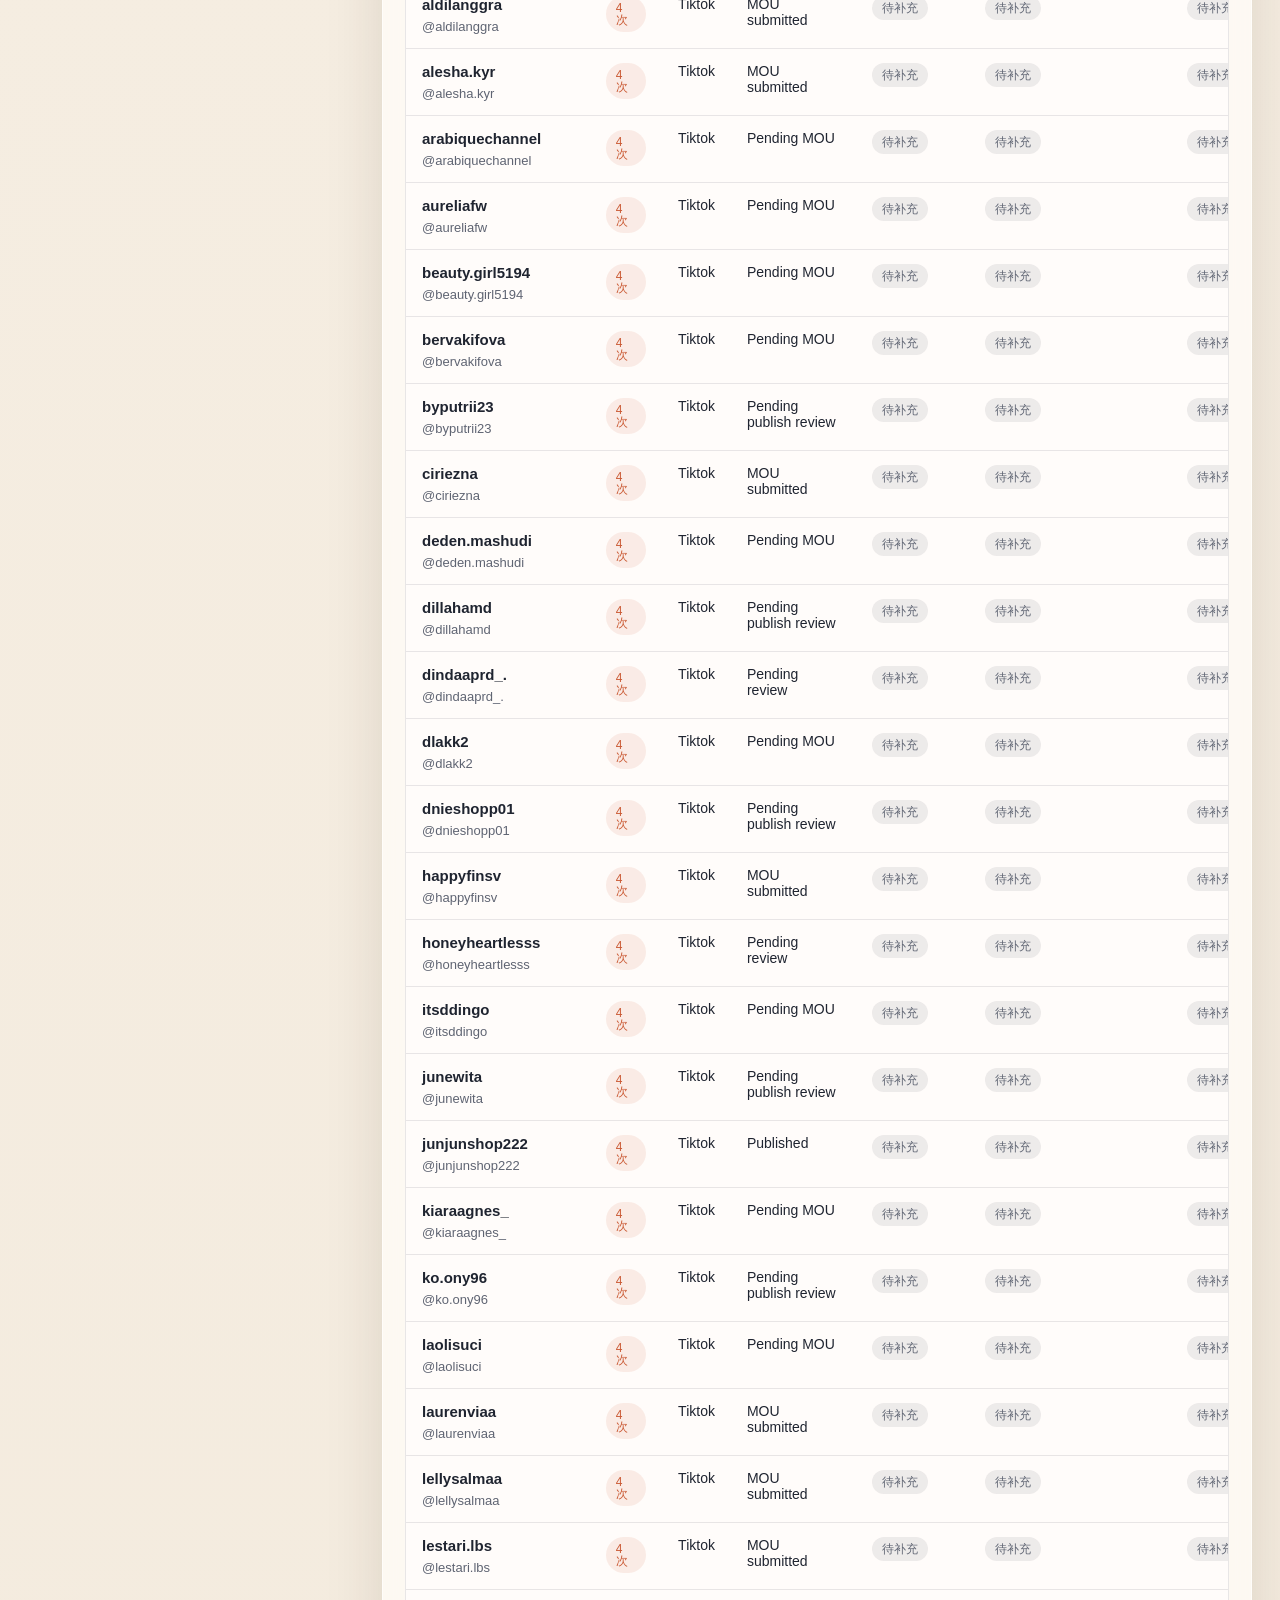
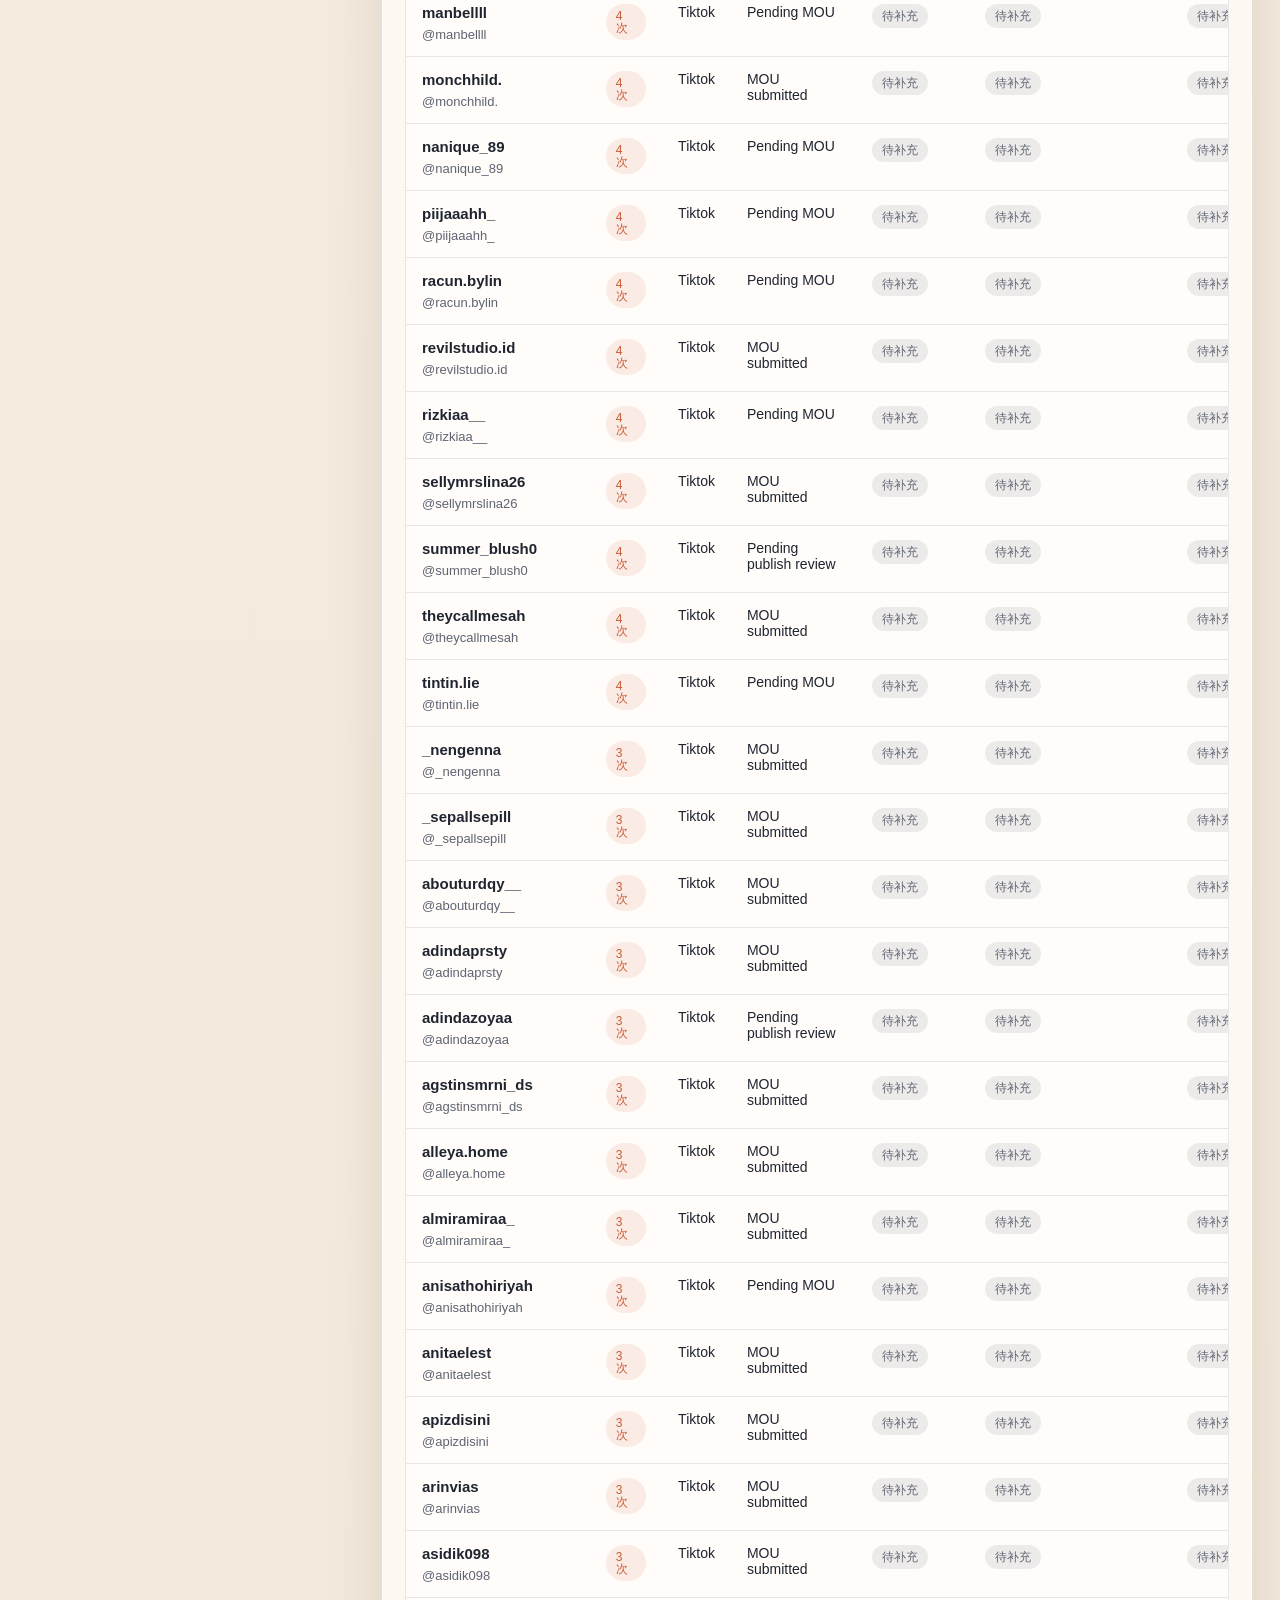
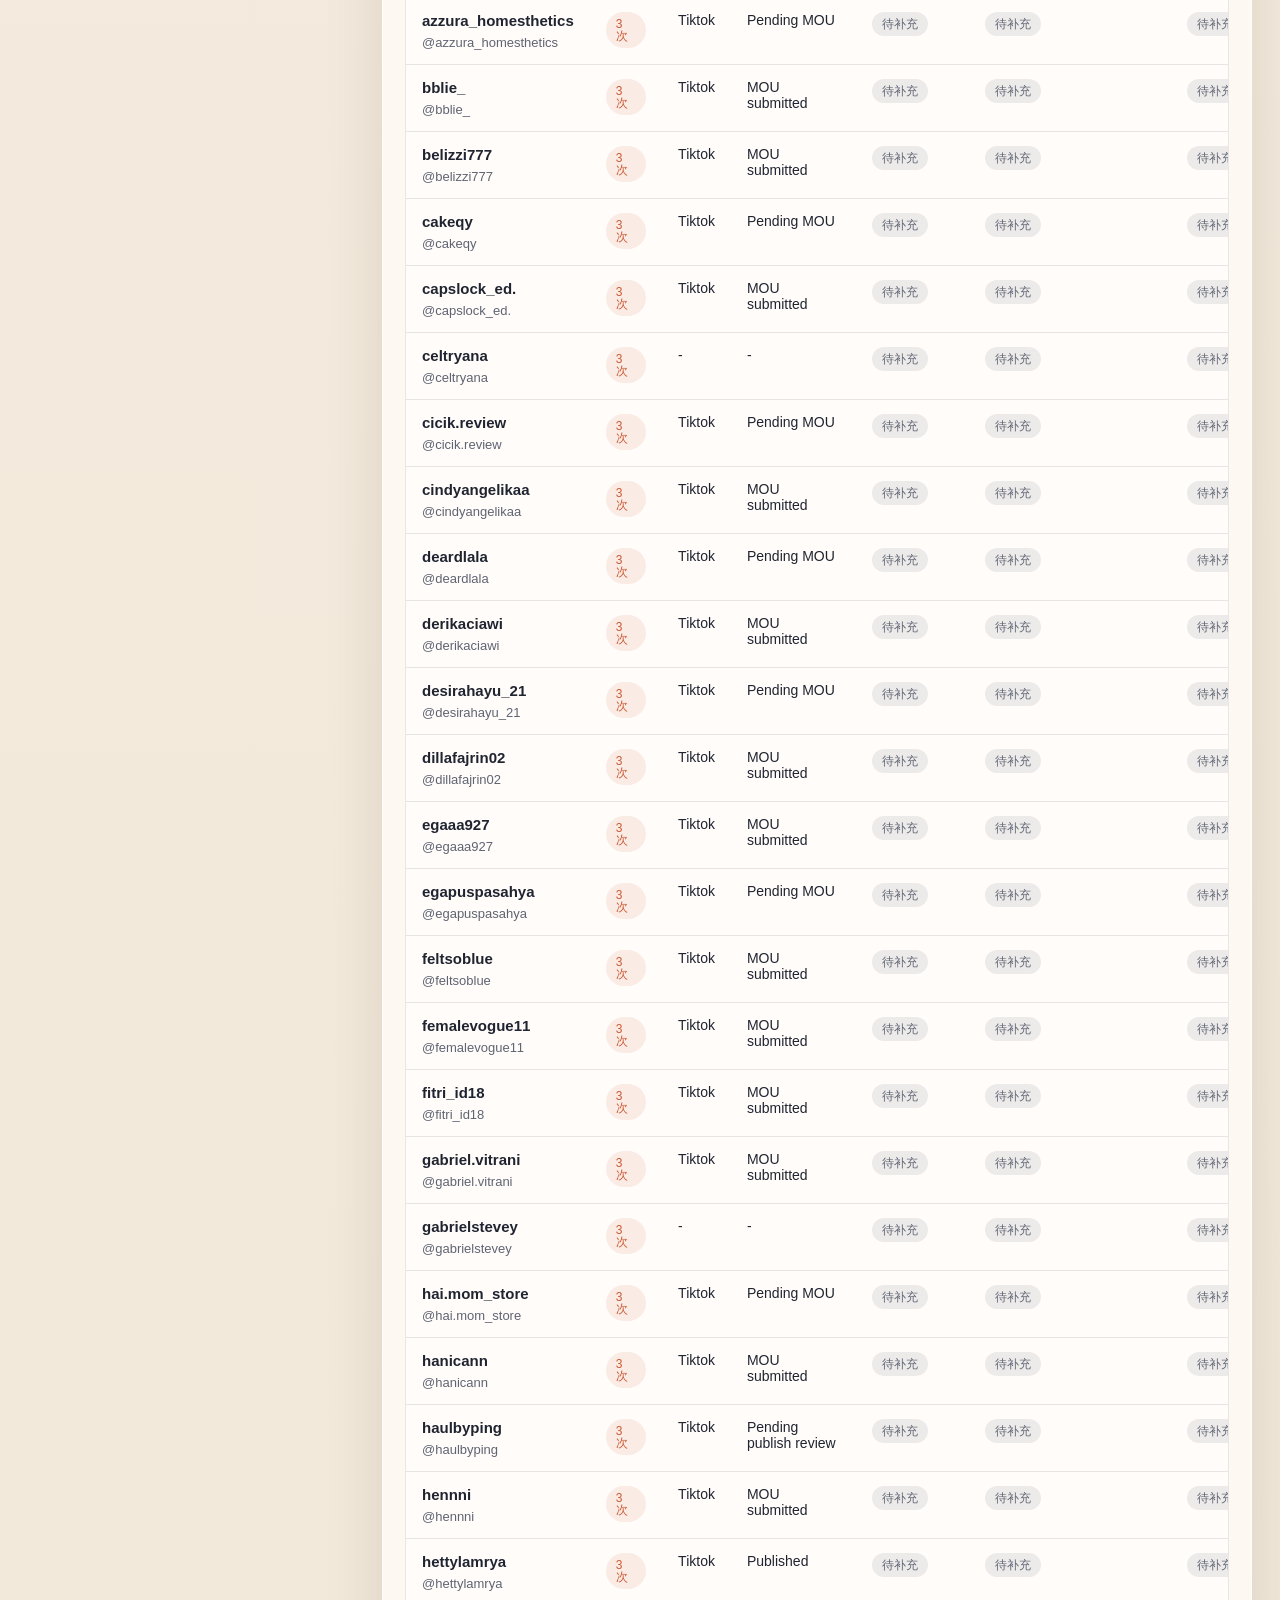
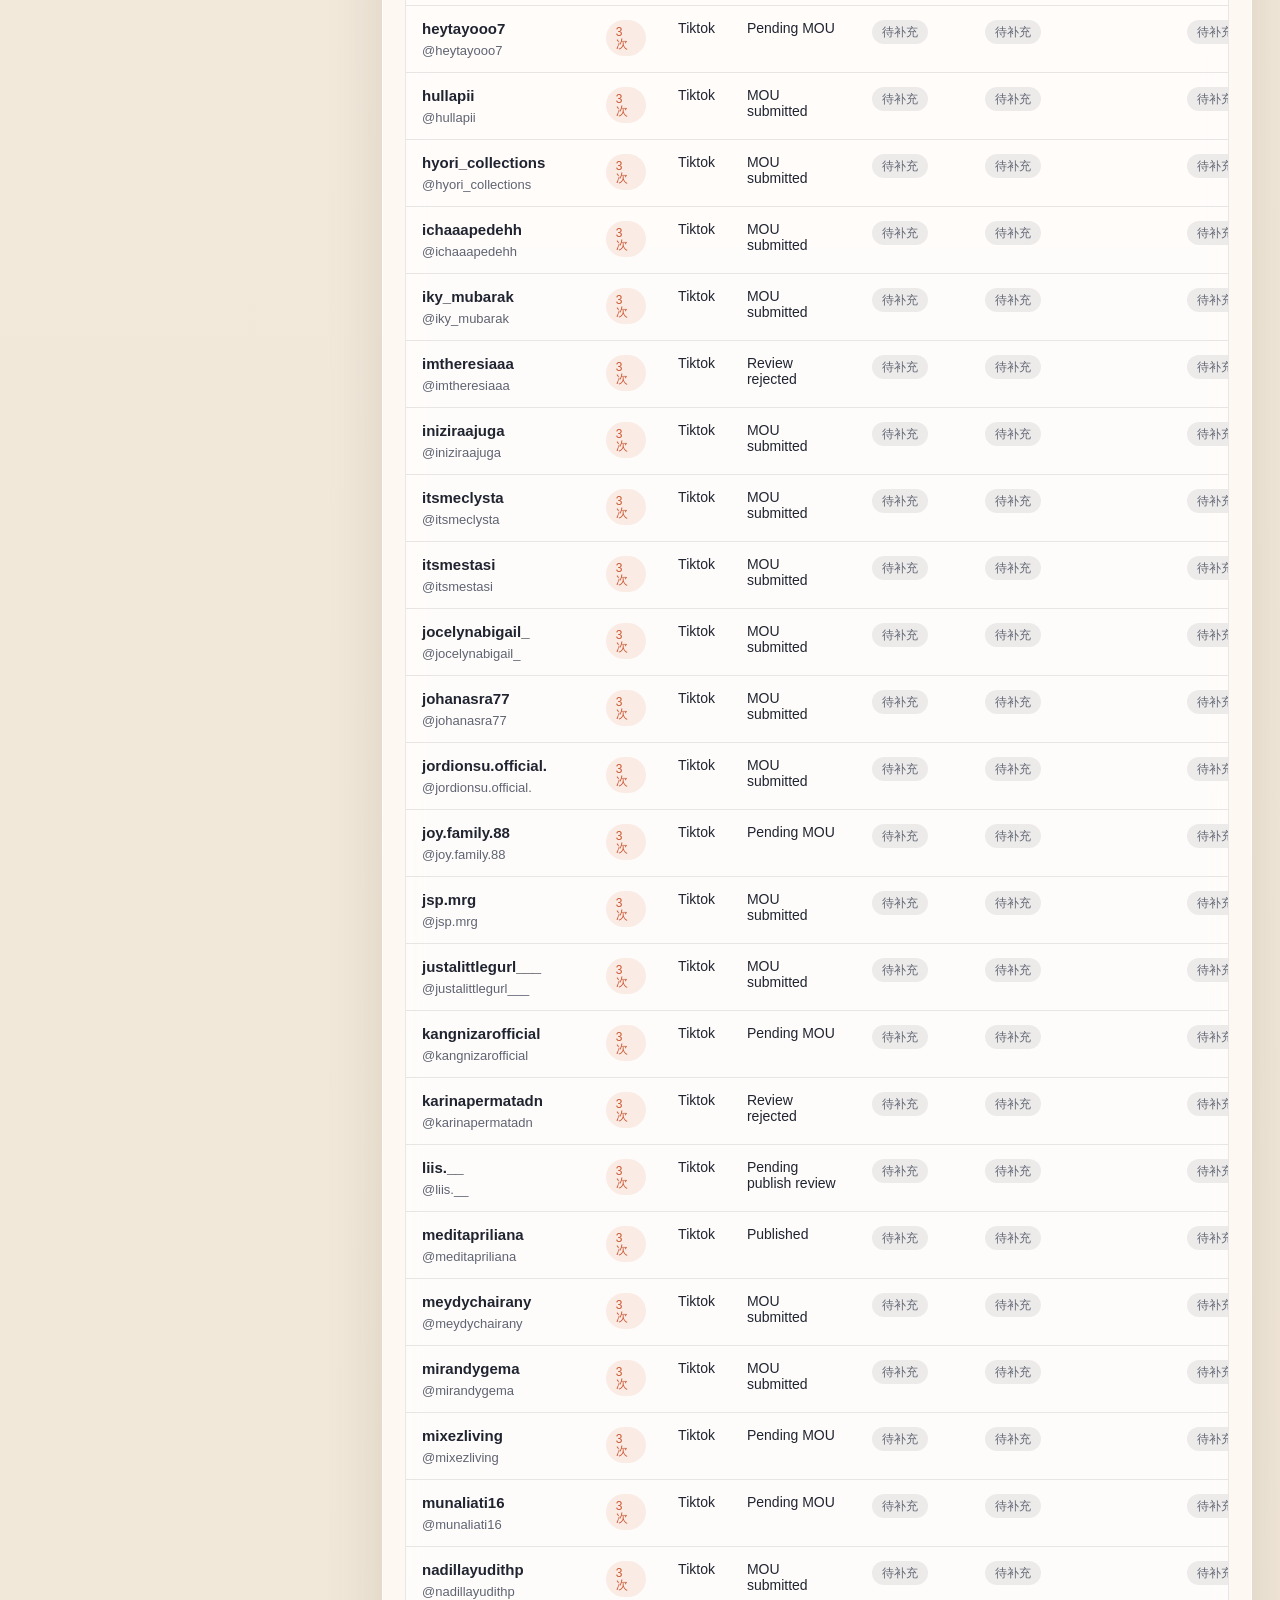
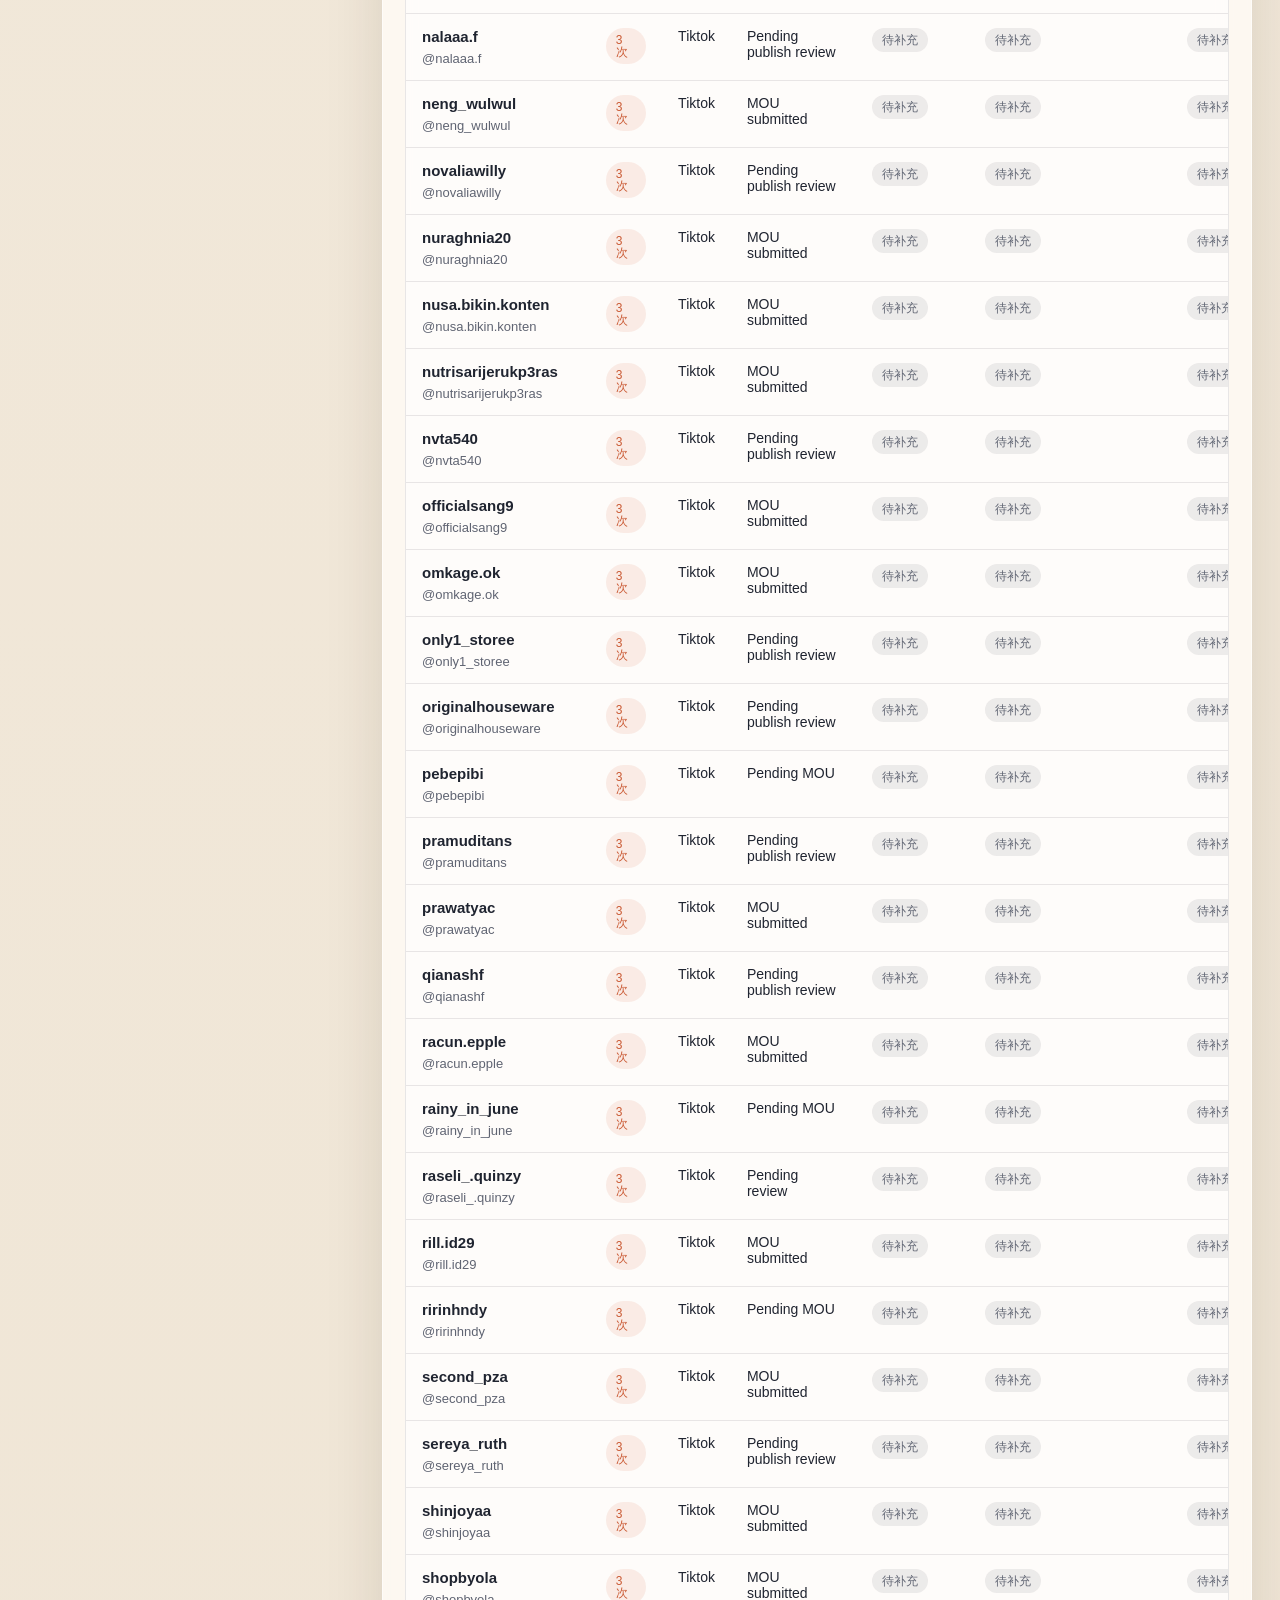
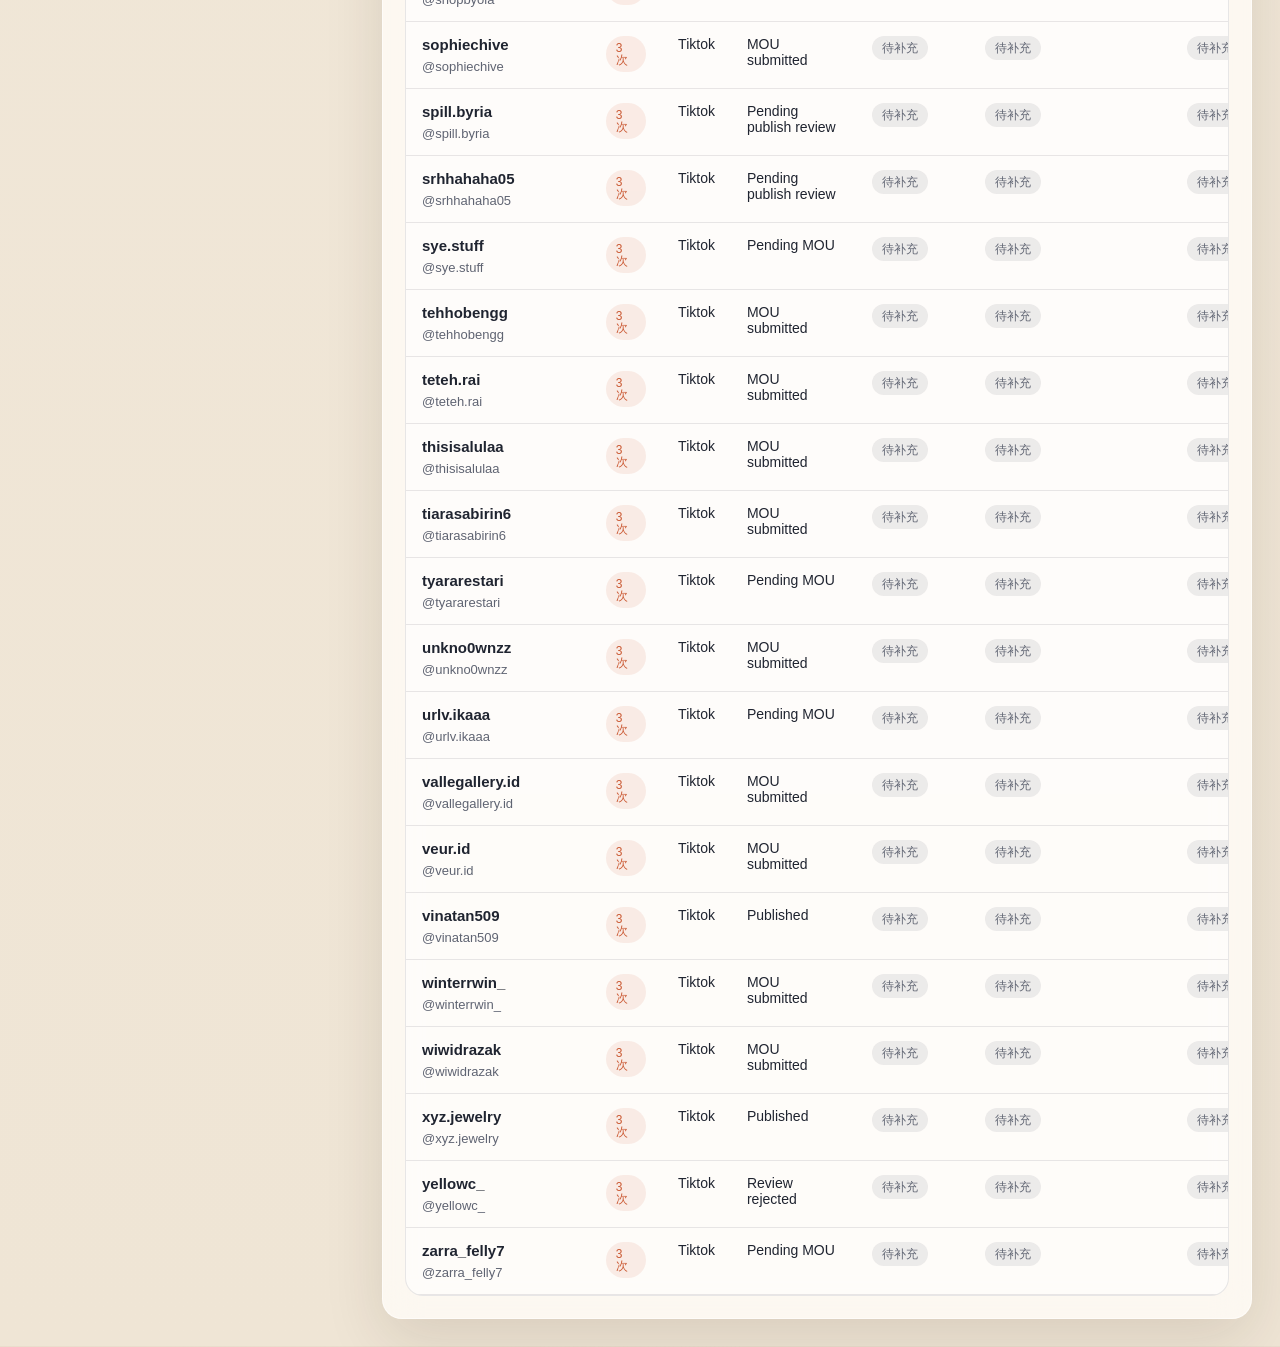
==== commit 4ca63b2a: "Load creator data from JSON" ====
--- a/creator_dashboard/index.html
+++ b/creator_dashboard/index.html
@@ -159,7 +159,6 @@
       </div>
     </dialog>
 
-    <script src="./data/creator_pool.js"></script>
     <script src="./app.js" type="module"></script>
   </body>
 </html>
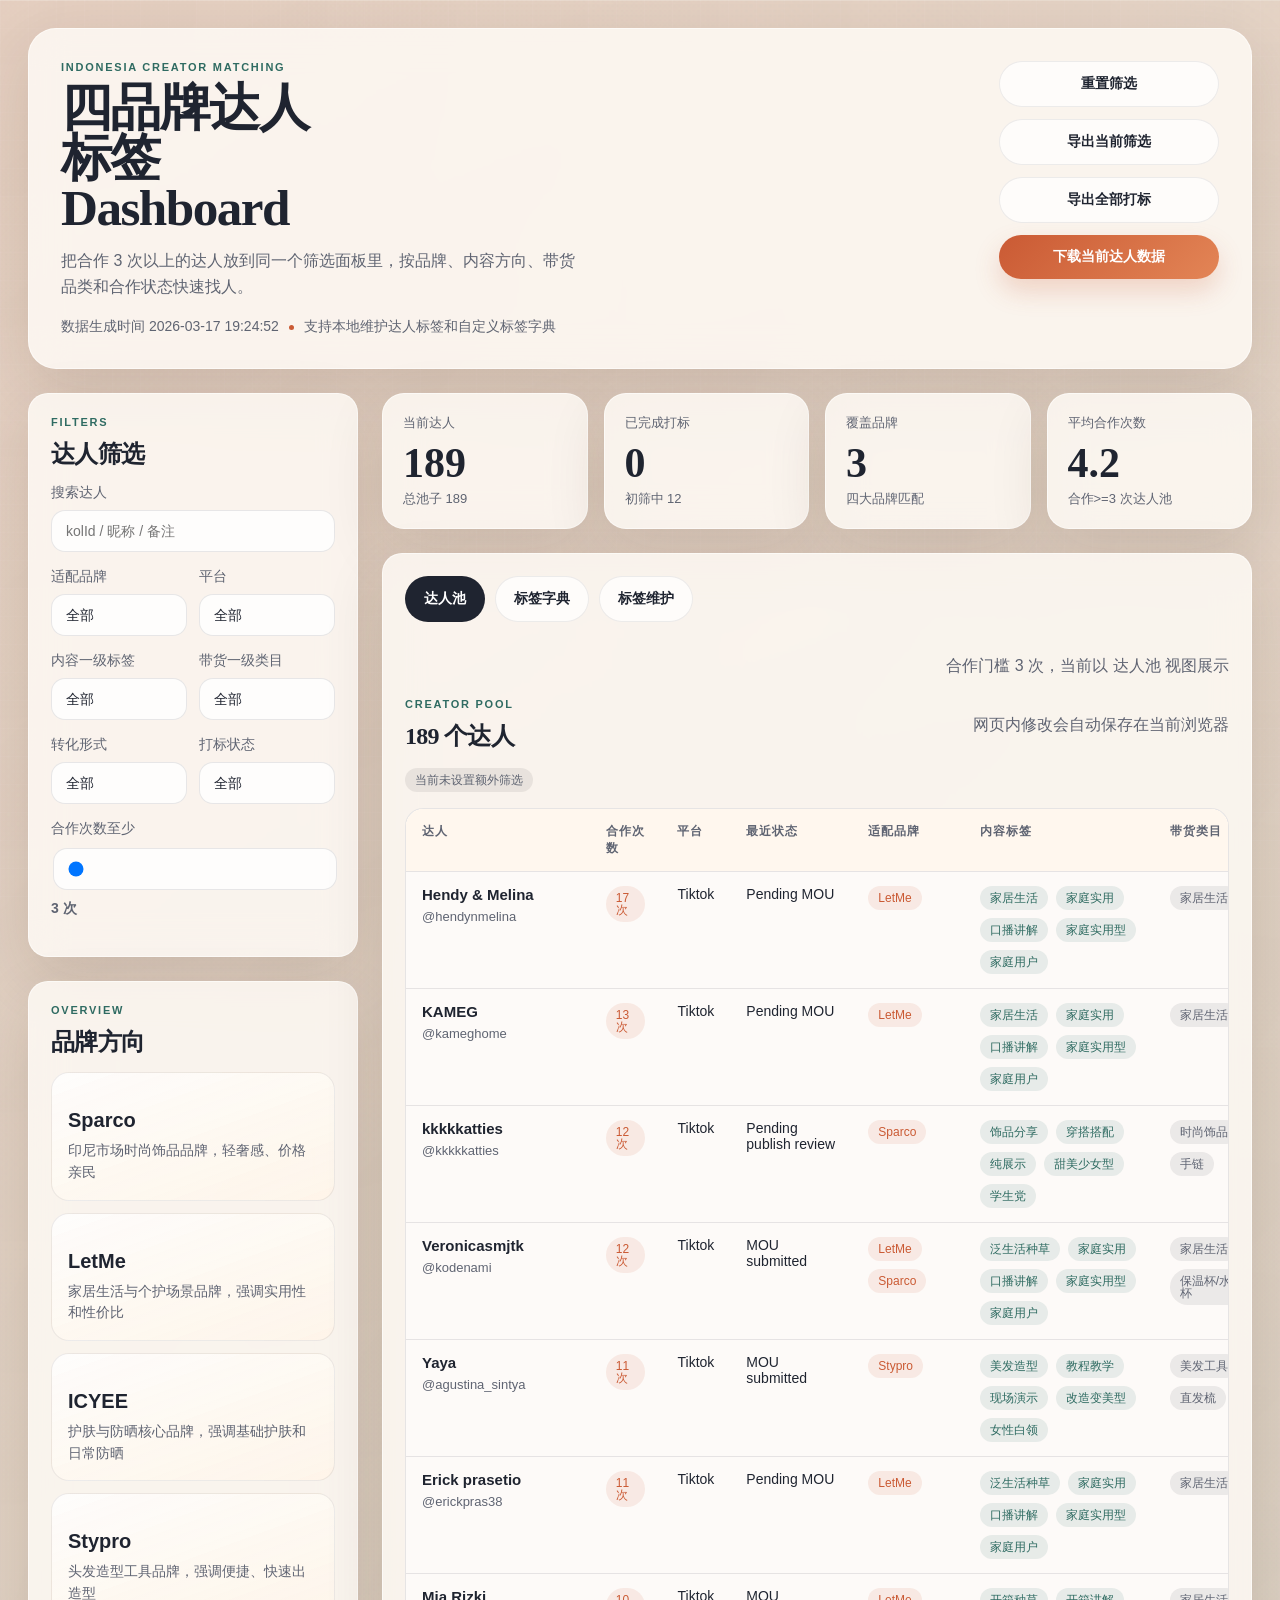
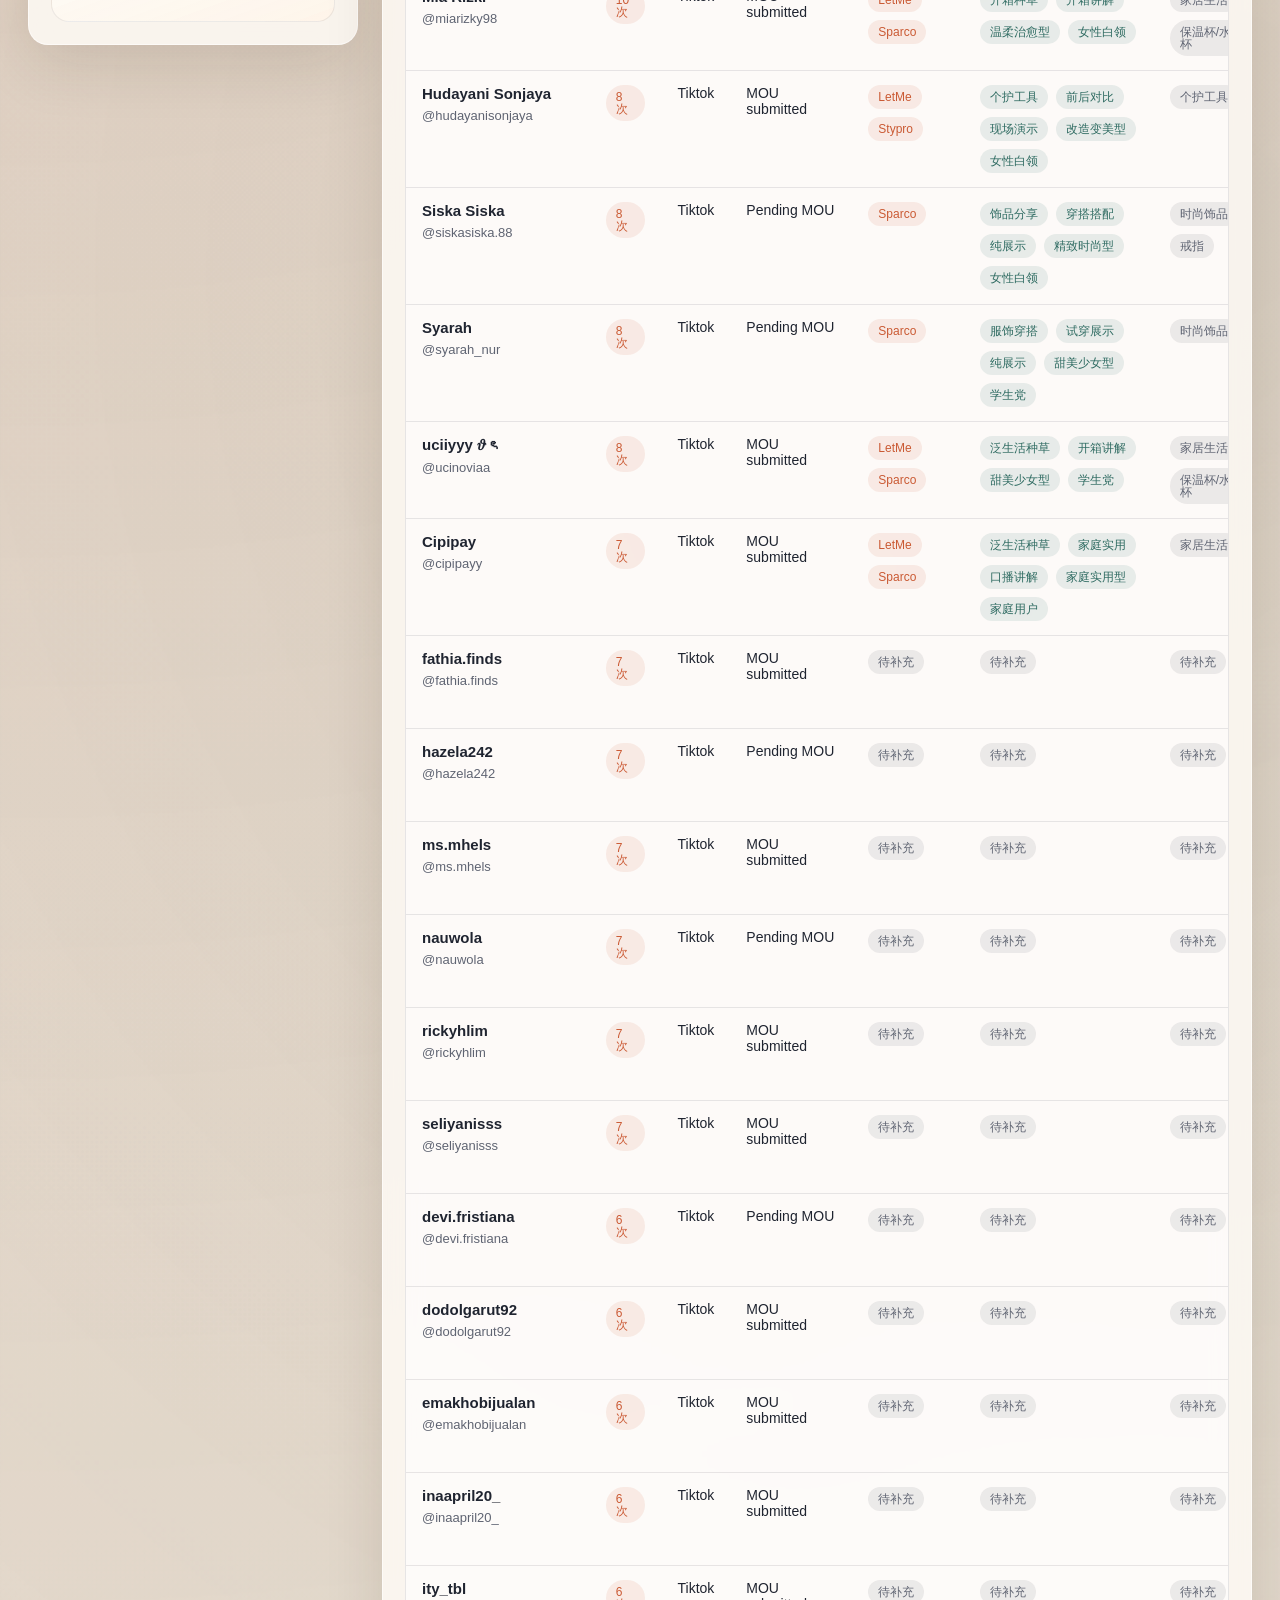
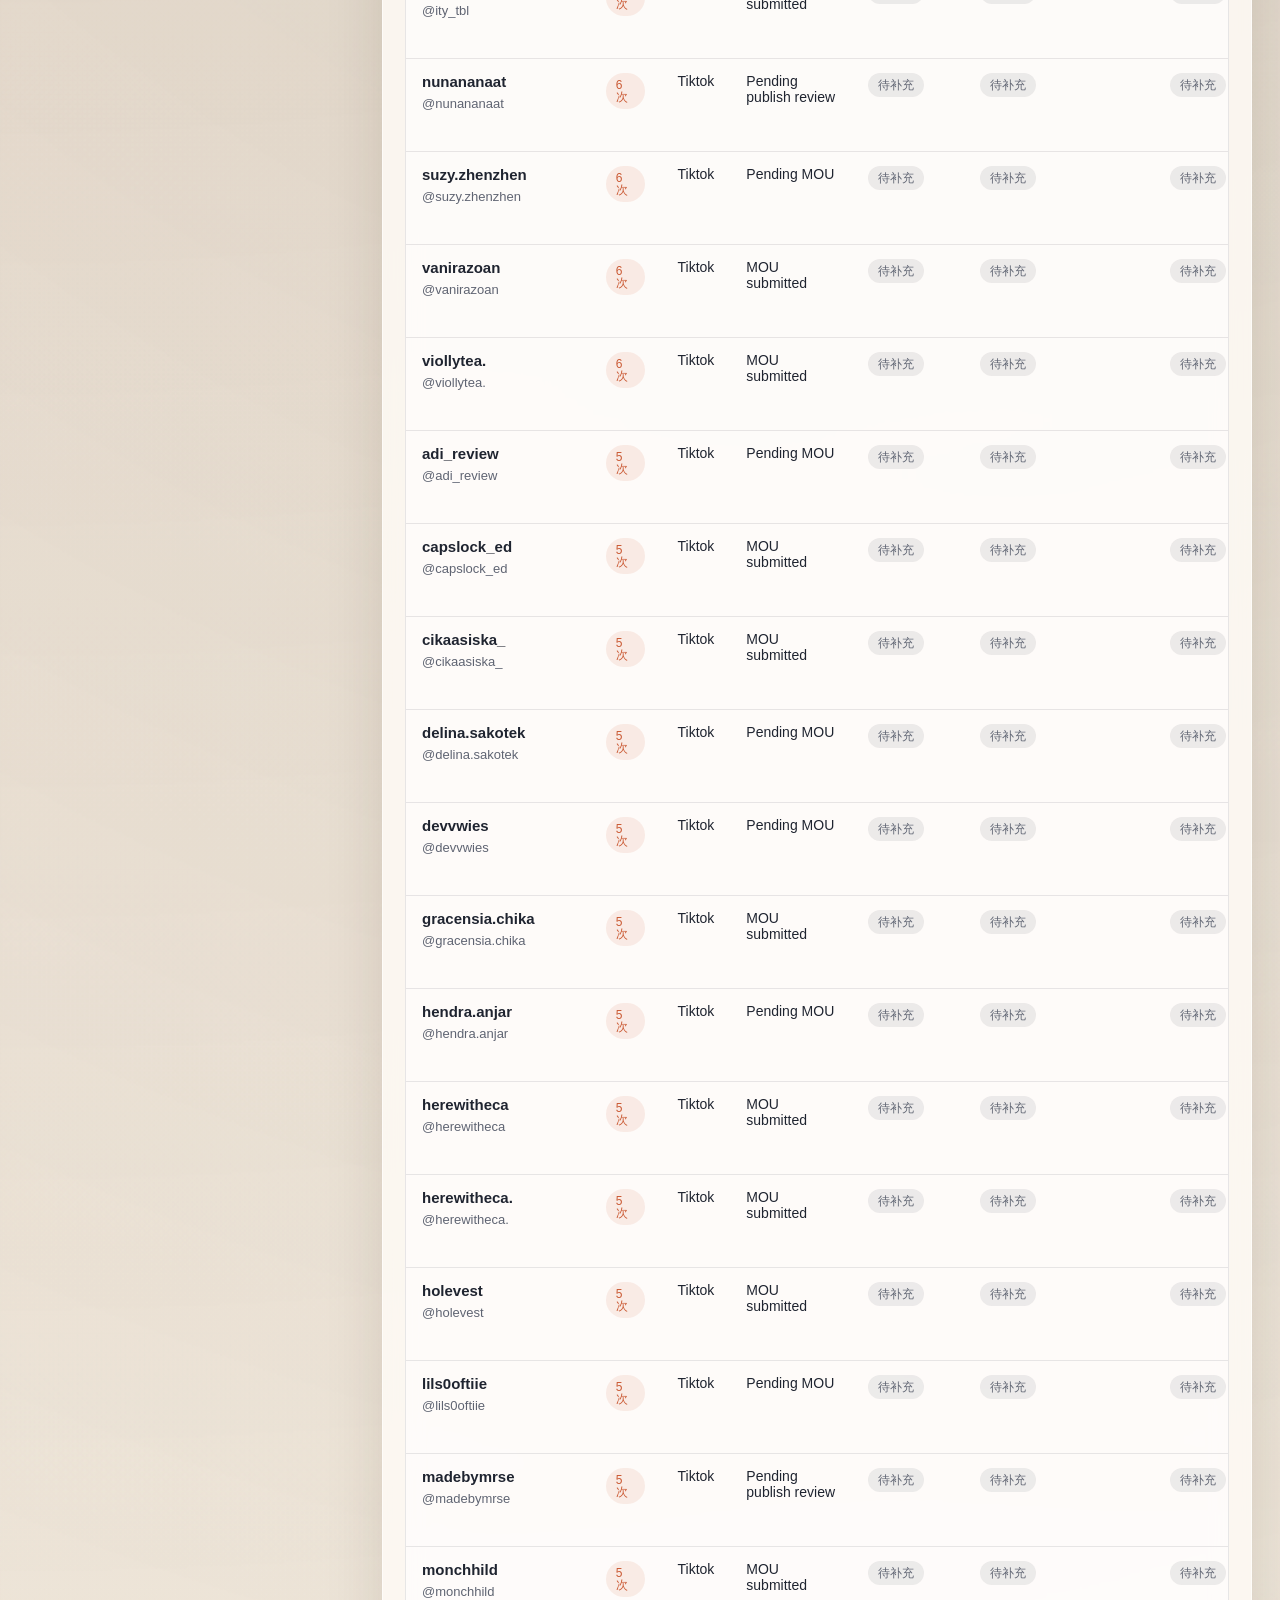
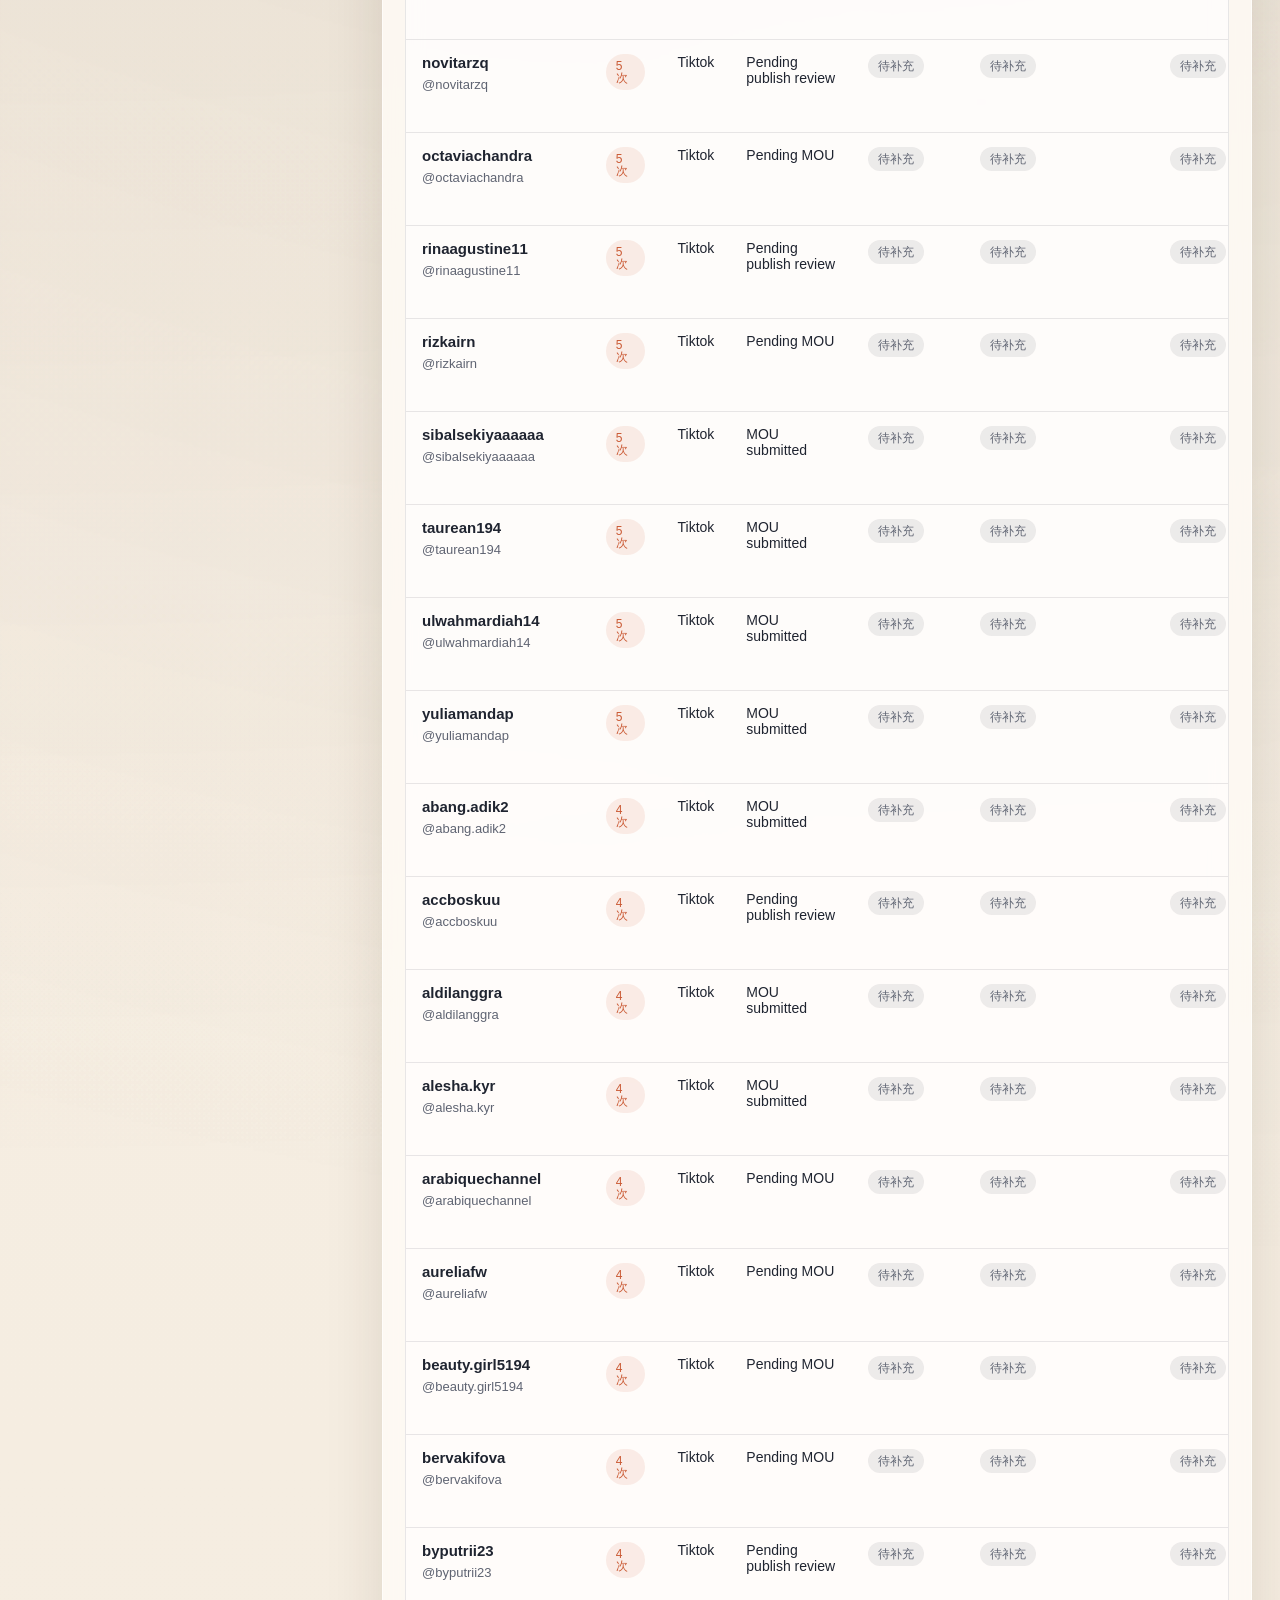
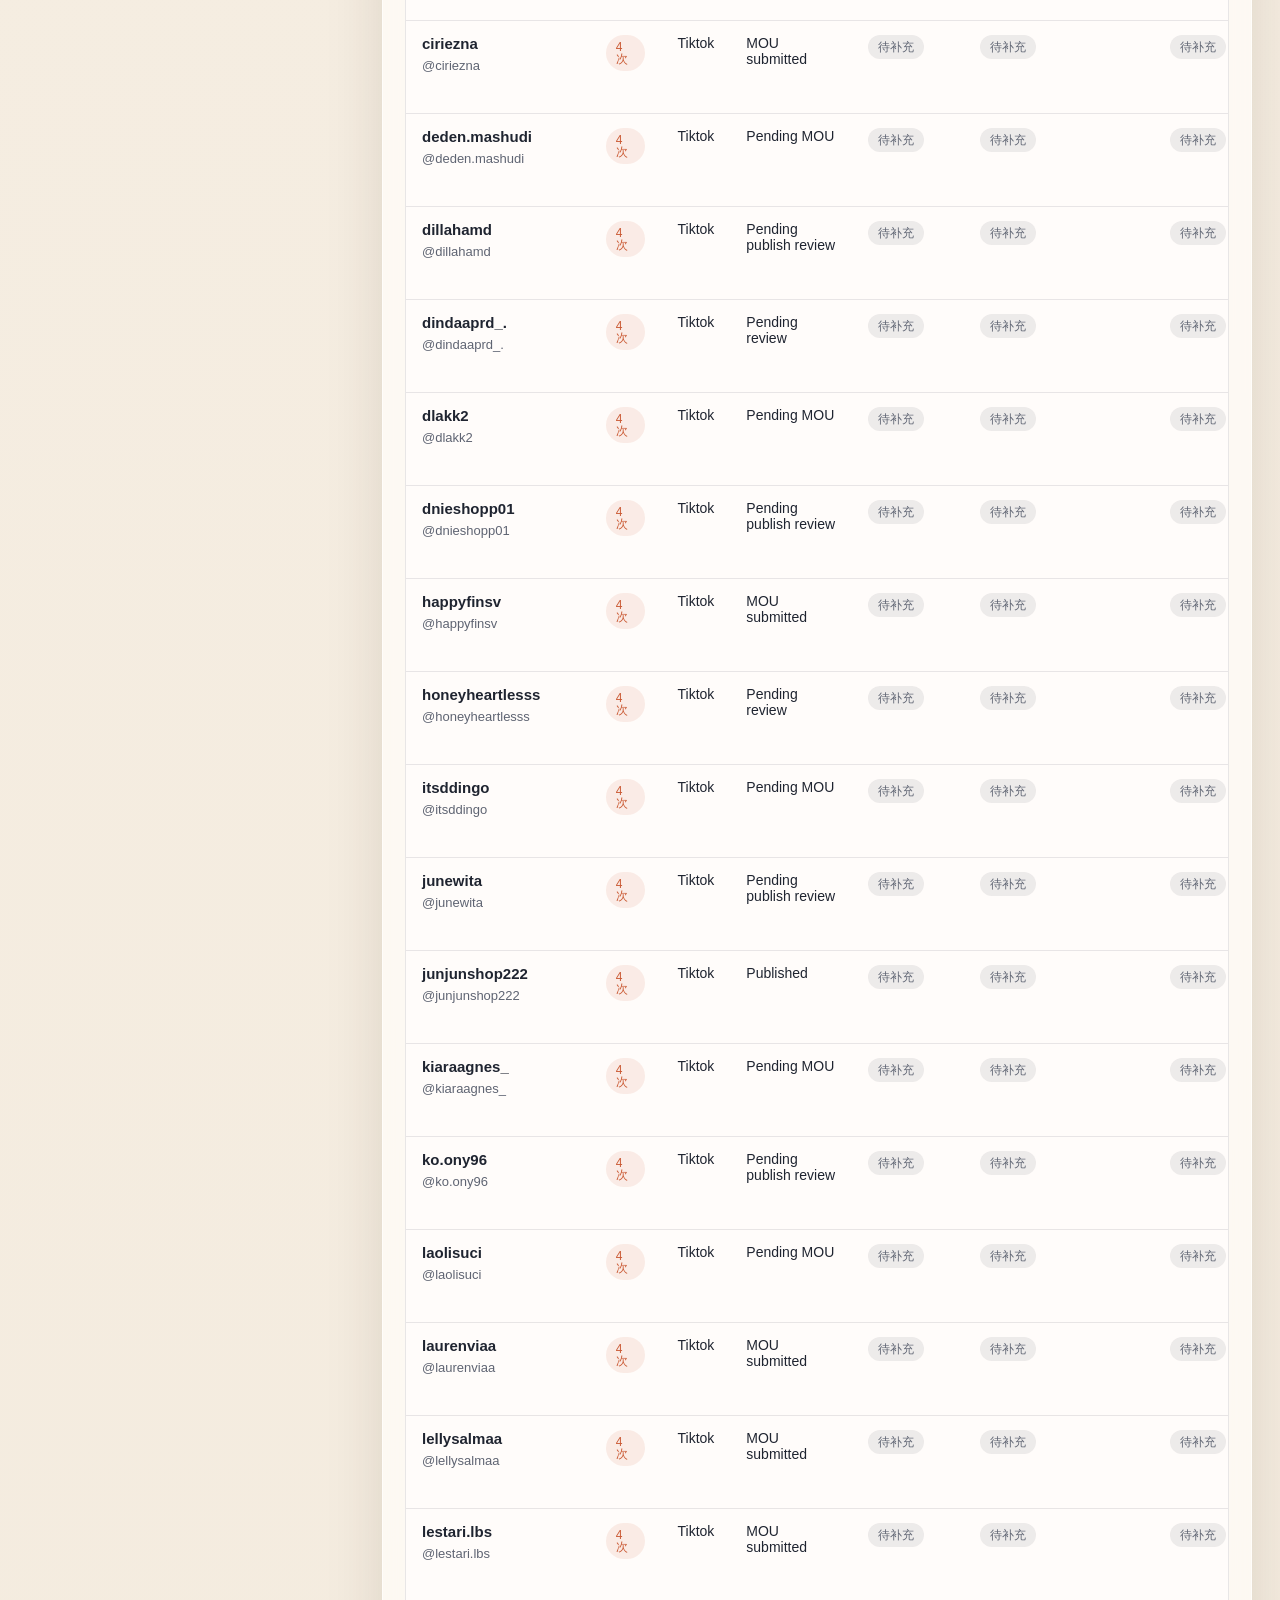
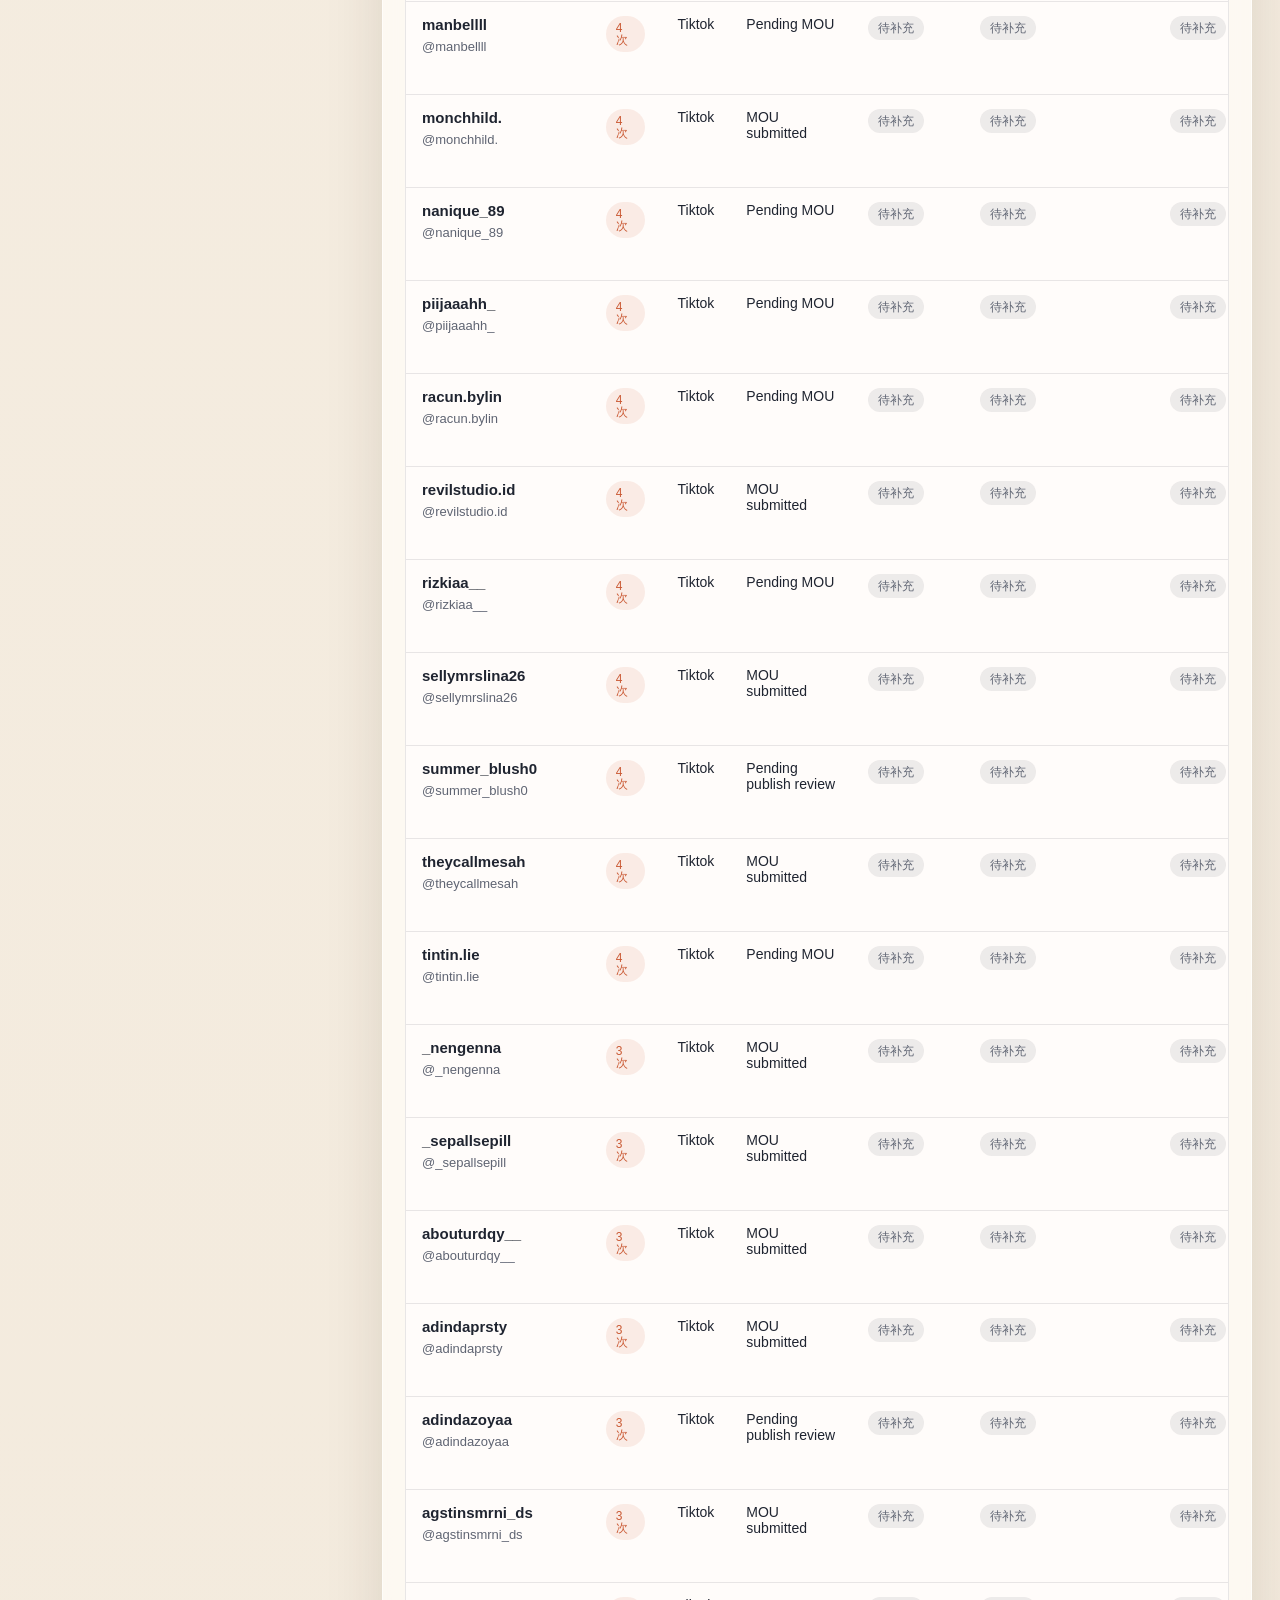
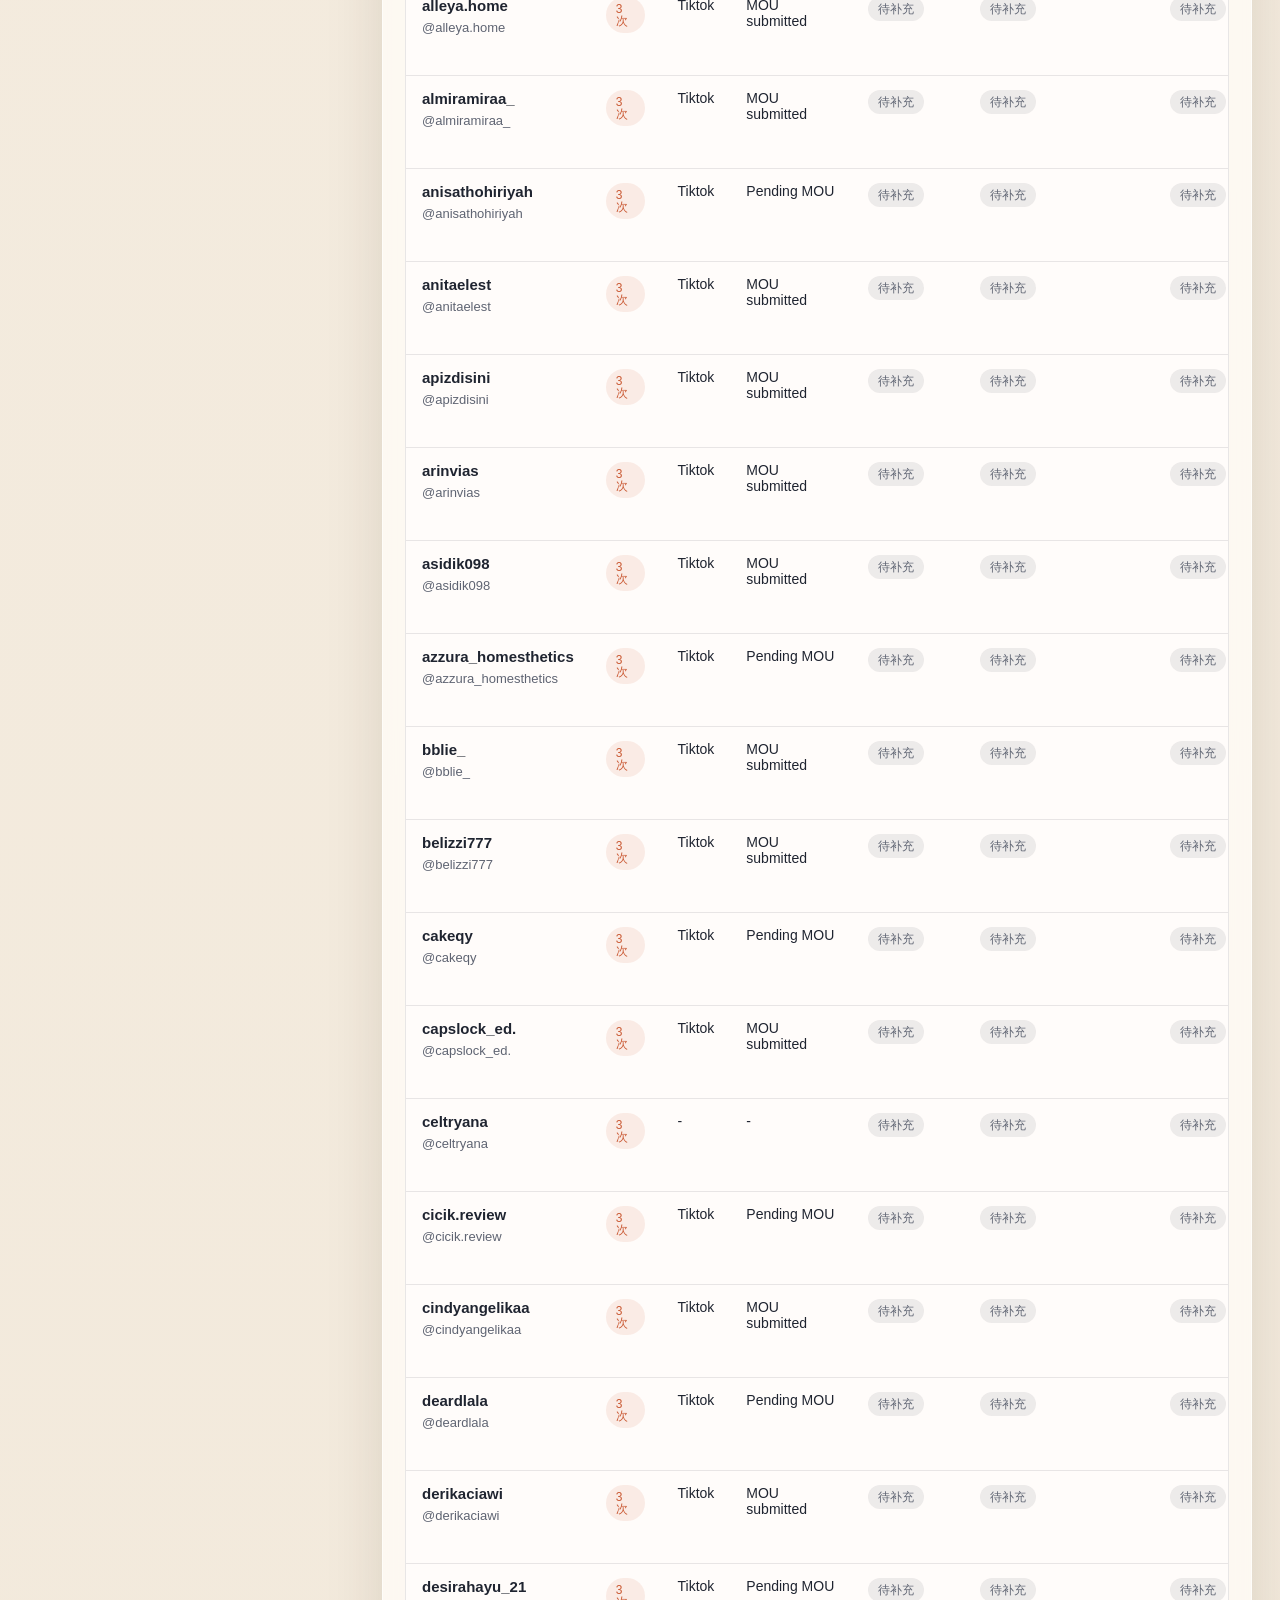
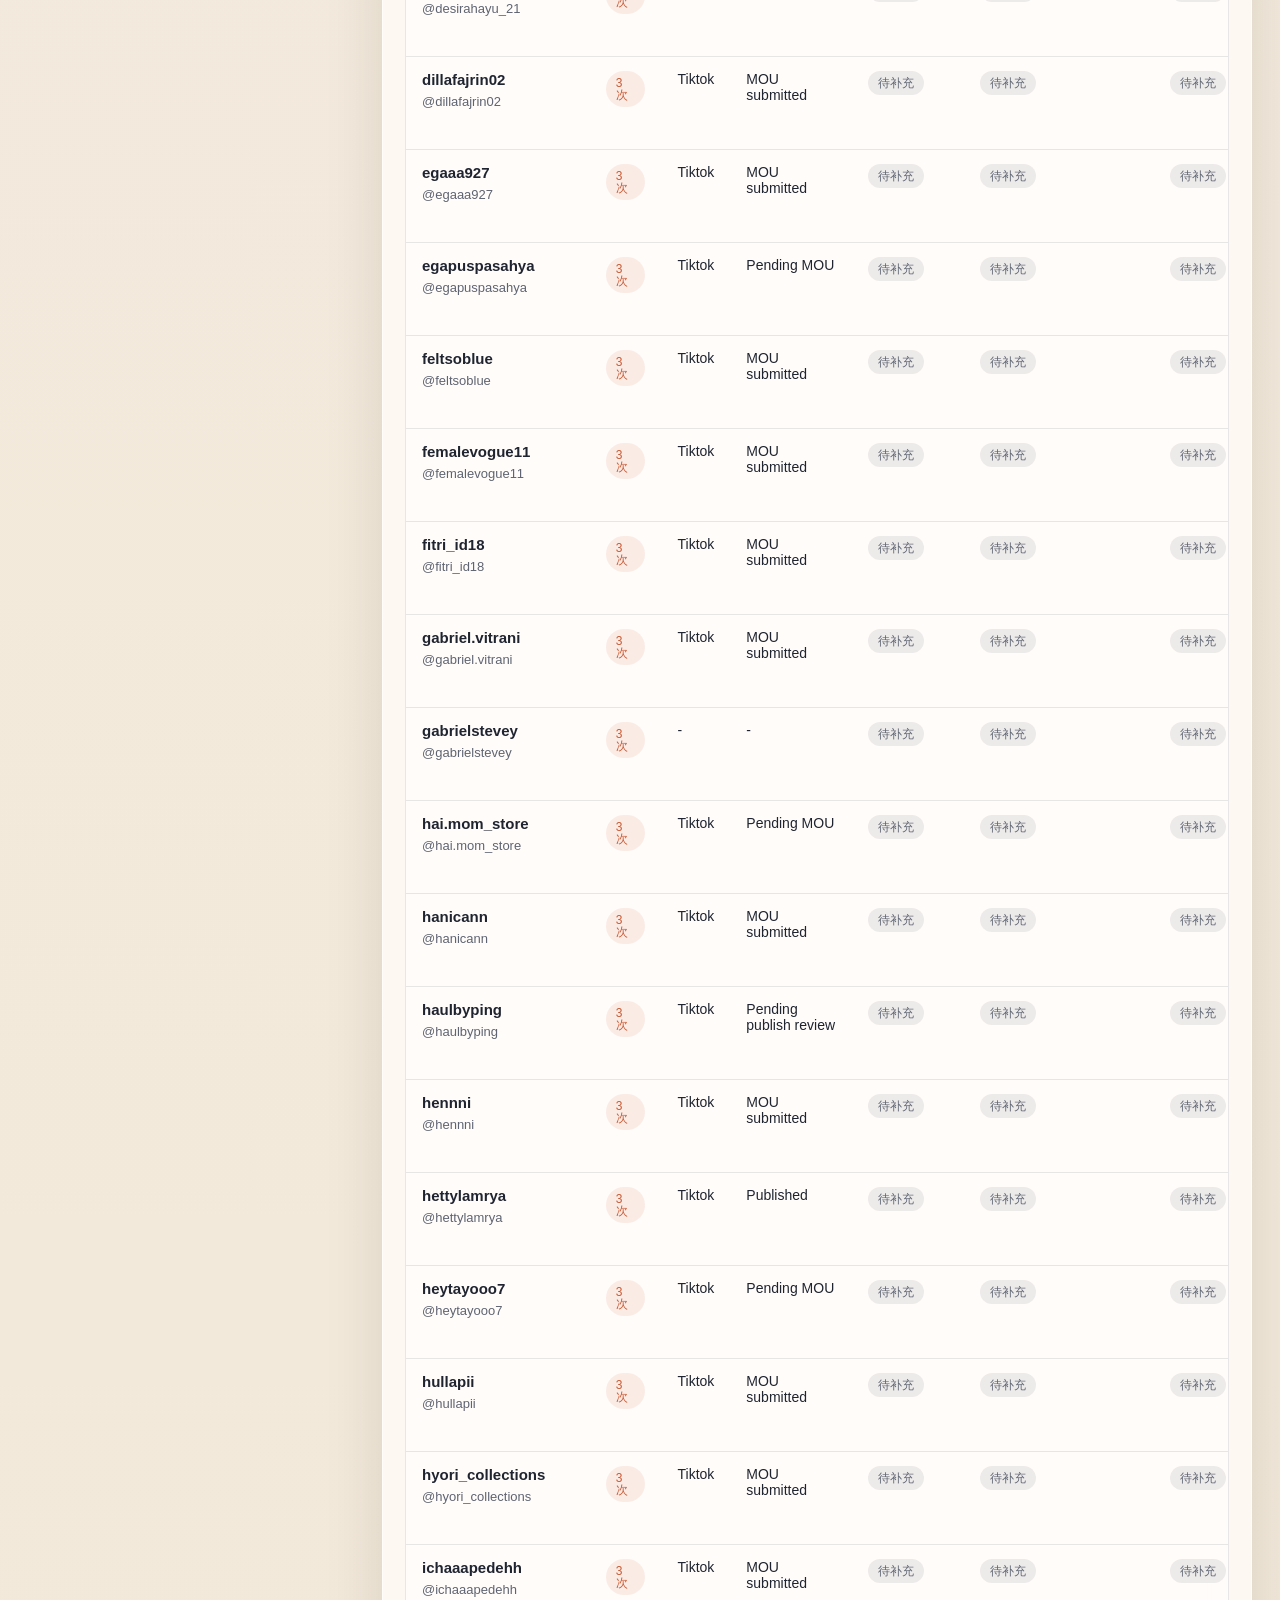
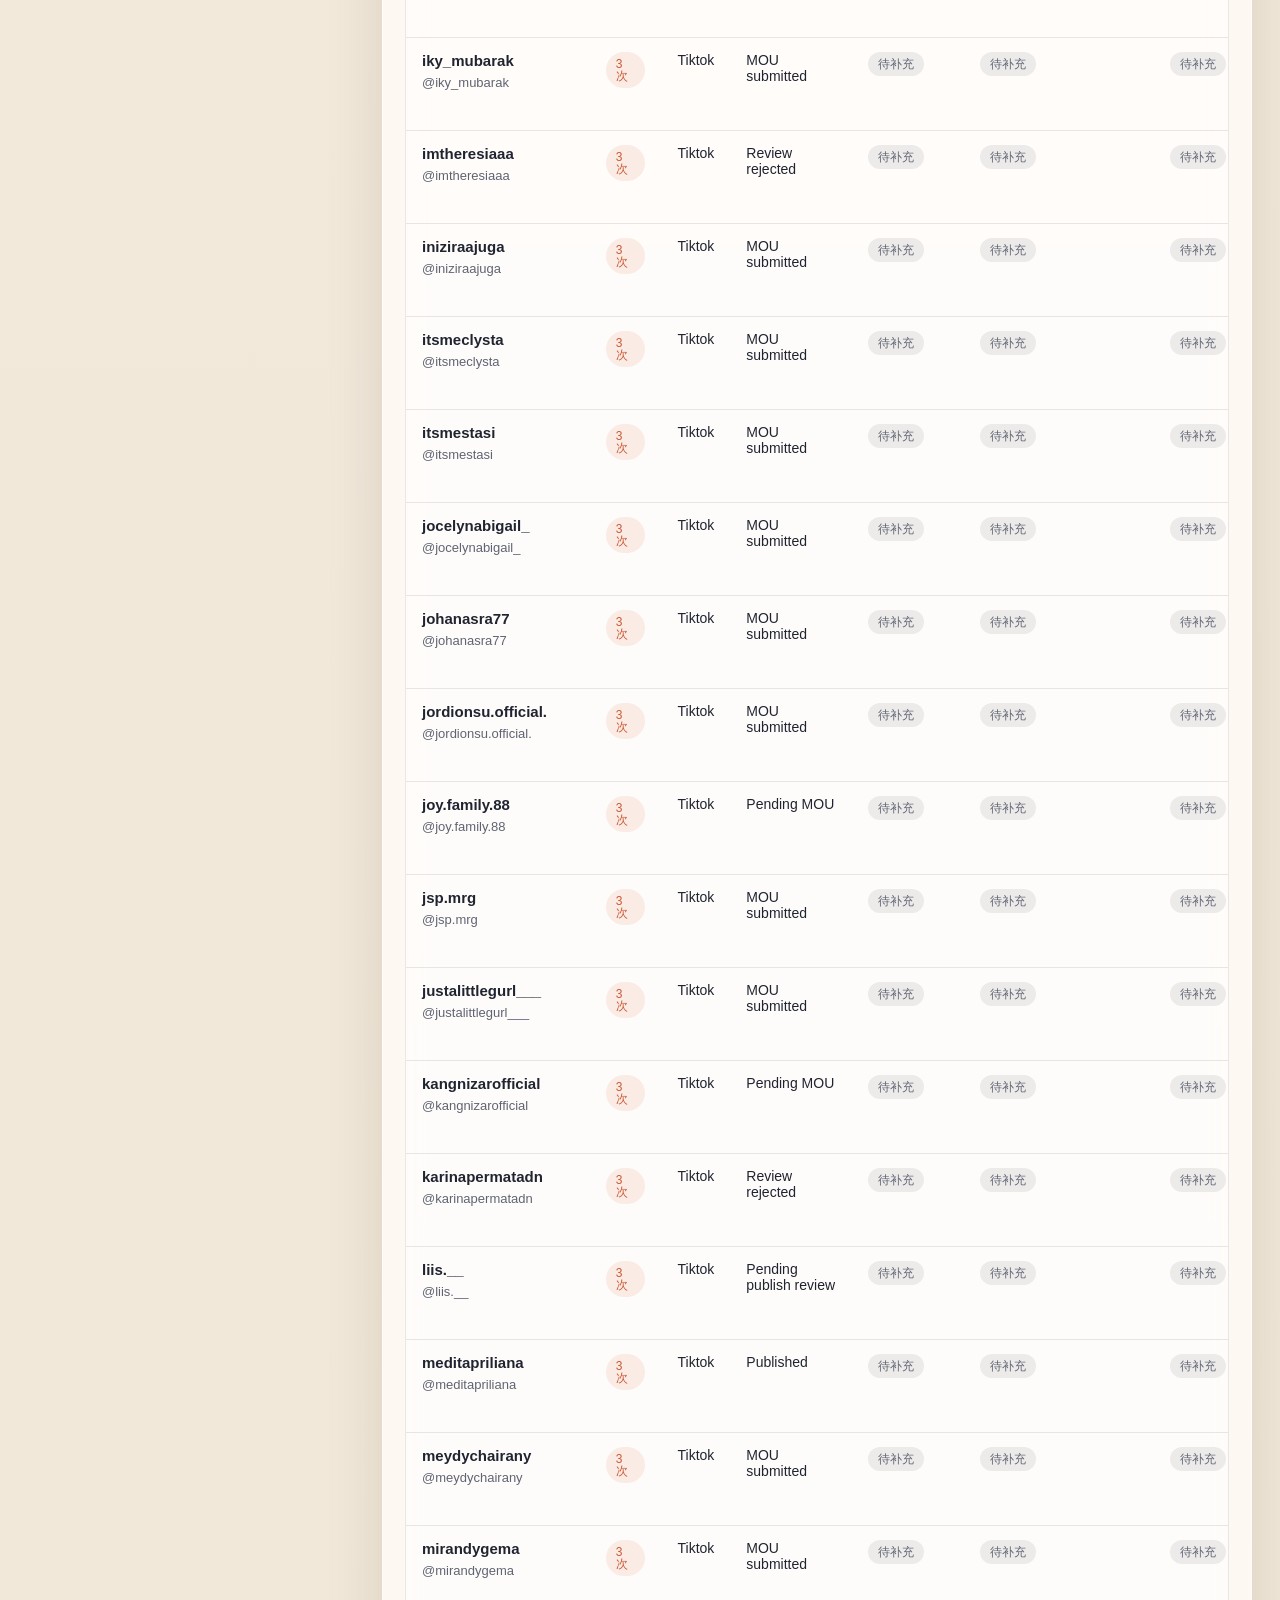
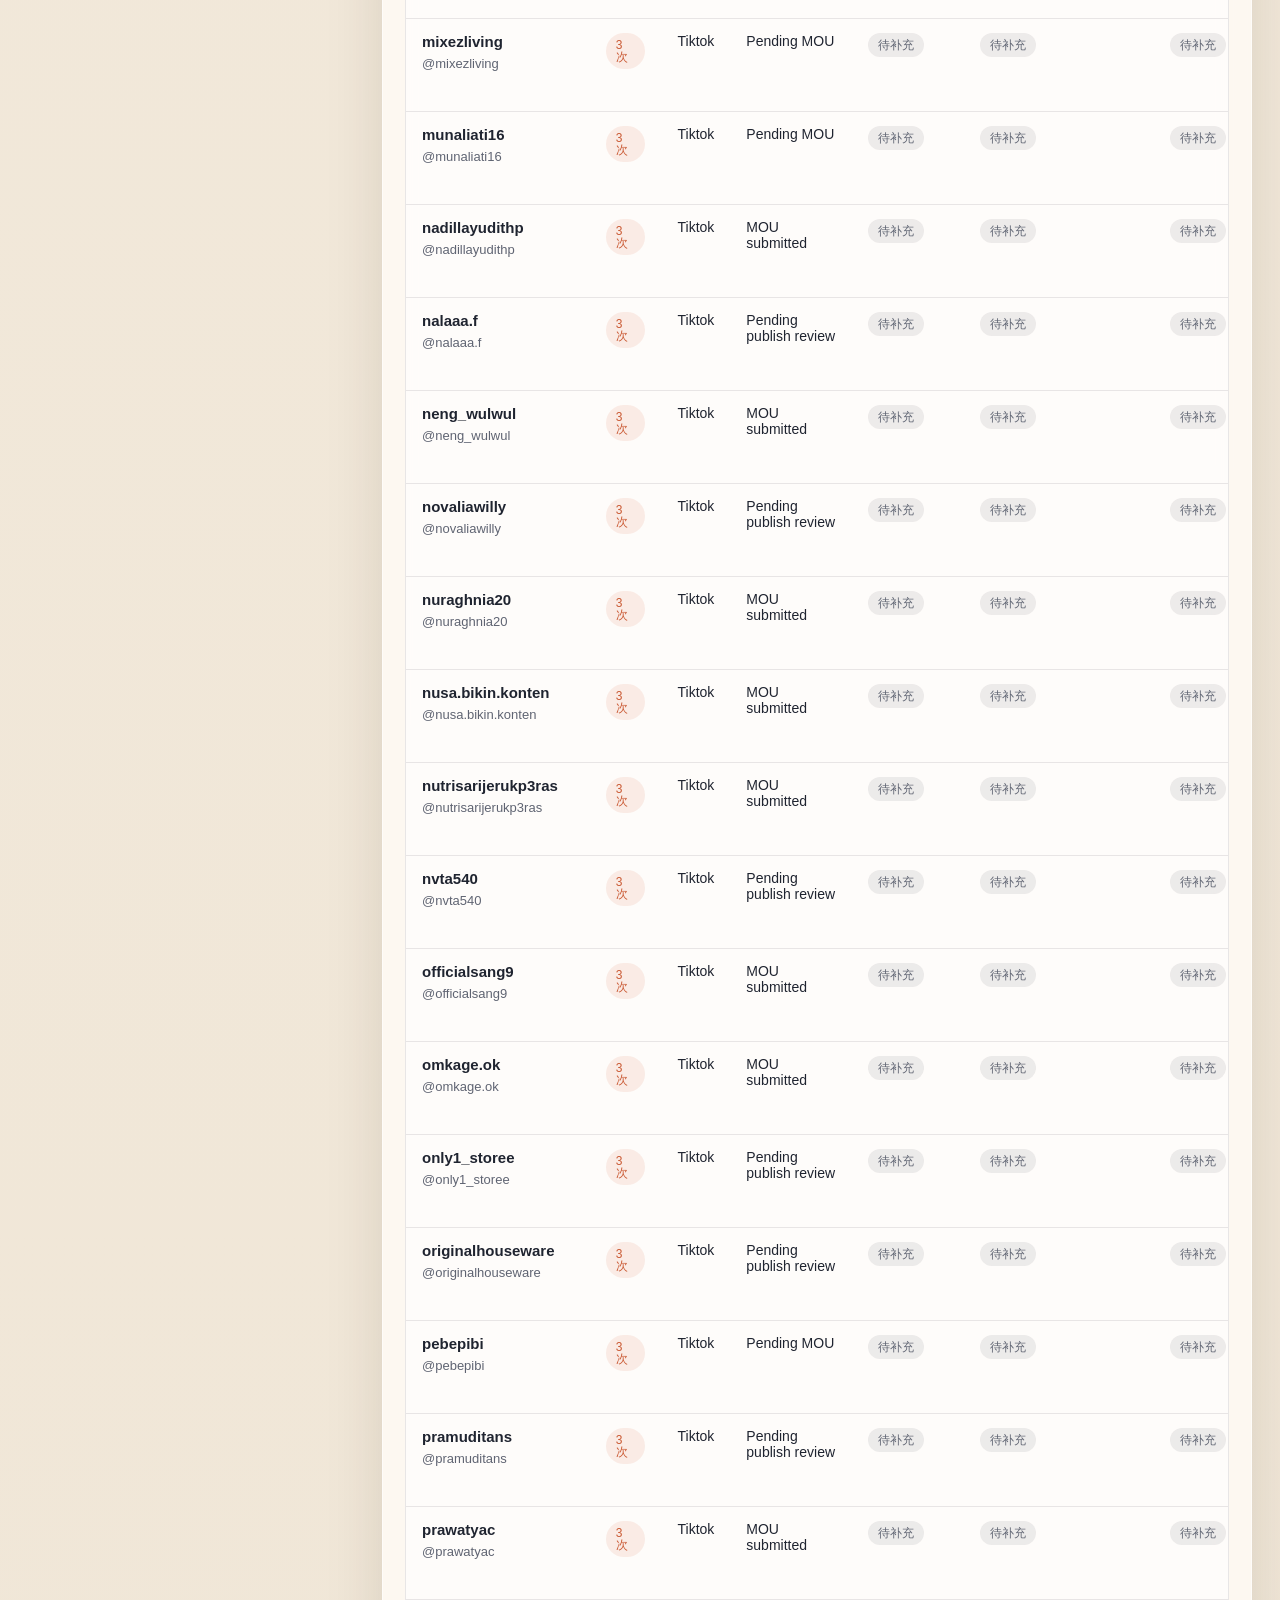
==== commit 619a31b2: "Improve dashboard tag maintenance UI" ====
--- a/creator_dashboard/index.html
+++ b/creator_dashboard/index.html
@@ -18,7 +18,7 @@
           <div class="hero__meta">
             <span id="generated-at">数据加载中...</span>
             <span class="dot"></span>
-            <span>本地静态网页，可继续扩展成线上版本</span>
+            <span>支持本地维护达人标签和自定义标签字典</span>
           </div>
         </div>
         <div class="hero__actions">
@@ -98,6 +98,7 @@
             <div class="tabs">
               <button class="tab is-active" data-tab="creators" type="button">达人池</button>
               <button class="tab" data-tab="tags" type="button">标签字典</button>
+              <button class="tab" data-tab="manage" type="button">标签维护</button>
             </div>
 
             <div class="tab-panel is-active" data-panel="creators">
@@ -123,6 +124,7 @@
                       <th>适配品牌</th>
                       <th>内容标签</th>
                       <th>带货类目</th>
+                      <th>操作</th>
                     </tr>
                   </thead>
                   <tbody id="creator-table-body"></tbody>
@@ -139,6 +141,55 @@
                 <p class="subtle">先看标签定义，再给达人打标</p>
               </div>
               <div class="tag-cards" id="tag-cards"></div>
+            </div>
+
+            <div class="tab-panel" data-panel="manage">
+              <div class="list-toolbar">
+                <div>
+                  <p class="panel__eyebrow">Tag Maintenance</p>
+                  <h2>维护自定义标签</h2>
+                </div>
+                <p class="subtle">新增后的标签会立即出现在筛选器和达人编辑表单里，保存在当前浏览器。</p>
+              </div>
+
+              <section class="manage-layout">
+                <article class="manage-card">
+                  <h3>新增标签</h3>
+                  <form id="custom-tag-form" class="editor-grid">
+                    <label class="field">
+                      <span>标签维度</span>
+                      <select id="custom-tag-dimension" name="标签维度"></select>
+                    </label>
+                    <label class="field">
+                      <span>标签名称</span>
+                      <input id="custom-tag-name" name="标签名称" type="text" placeholder="比如：服饰穿搭" />
+                    </label>
+                    <label class="field">
+                      <span>适配品牌</span>
+                      <input id="custom-tag-brands" name="适配品牌" type="text" placeholder="多个可用 / 分隔" />
+                    </label>
+                    <label class="field">
+                      <span>定义说明</span>
+                      <input id="custom-tag-definition" name="定义" type="text" placeholder="说明什么时候用这个标签" />
+                    </label>
+                    <div class="editor-actions is-wide">
+                      <p id="custom-tag-status" class="editor-meta">建议先新增常用标签，再回到达人池维护具体达人。</p>
+                      <button class="solid-button" type="submit">新增自定义标签</button>
+                    </div>
+                  </form>
+                </article>
+
+                <article class="manage-card">
+                  <div class="manage-card__header">
+                    <div>
+                      <h3>当前自定义标签</h3>
+                      <p class="subtle">只展示你当前浏览器里新增的标签。</p>
+                    </div>
+                  </div>
+                  <div id="custom-tag-empty" class="empty-state">还没有新增自定义标签。</div>
+                  <div id="custom-tag-list" class="custom-tag-list"></div>
+                </article>
+              </section>
             </div>
           </section>
         </section>
--- a/creator_dashboard/styles.css
+++ b/creator_dashboard/styles.css
@@ -315,7 +315,7 @@
 table {
   width: 100%;
   border-collapse: collapse;
-  min-width: 880px;
+  min-width: 980px;
 }
 
 th,
@@ -345,6 +345,13 @@
 
 tbody tr:hover {
   background: rgba(202, 90, 52, 0.07);
+}
+
+.table-action {
+  display: inline-flex;
+  align-items: center;
+  justify-content: center;
+  min-width: 88px;
 }
 
 .creator-name {
@@ -407,6 +414,75 @@
   color: var(--muted);
   line-height: 1.6;
   font-size: 14px;
+}
+
+.tag-card__meta {
+  display: flex;
+  justify-content: space-between;
+  gap: 12px;
+  align-items: center;
+}
+
+.manage-layout {
+  display: grid;
+  grid-template-columns: minmax(0, 1fr) minmax(0, 1.2fr);
+  gap: 14px;
+}
+
+.manage-card {
+  border: 1px solid var(--line);
+  border-radius: 18px;
+  padding: 18px;
+  background: rgba(255, 255, 255, 0.68);
+}
+
+.manage-card h3 {
+  margin: 0 0 8px;
+}
+
+.manage-card__header {
+  display: flex;
+  justify-content: space-between;
+  gap: 16px;
+  align-items: flex-start;
+  margin-bottom: 12px;
+}
+
+.custom-tag-list {
+  display: grid;
+  gap: 12px;
+}
+
+.custom-tag-item {
+  border: 1px solid var(--line);
+  border-radius: 16px;
+  padding: 14px;
+  background: rgba(255, 250, 244, 0.9);
+}
+
+.custom-tag-item h4 {
+  margin: 0;
+  font-size: 15px;
+}
+
+.custom-tag-item p {
+  margin: 8px 0 0;
+  color: var(--muted);
+  font-size: 14px;
+  line-height: 1.55;
+}
+
+.custom-tag-item__top {
+  display: flex;
+  justify-content: space-between;
+  gap: 12px;
+  align-items: flex-start;
+}
+
+.custom-tag-item__actions {
+  display: flex;
+  gap: 8px;
+  align-items: center;
 }
 
 .detail-modal {
@@ -516,6 +592,12 @@
   color: var(--muted);
 }
 
+.field-hint {
+  margin-top: 6px;
+  font-size: 12px;
+  color: var(--muted);
+}
+
 .empty-state {
   padding: 36px 18px;
   text-align: center;
@@ -553,6 +635,7 @@
   .grid-two,
   .editor-grid,
   .tag-cards,
+  .manage-layout,
   .detail-grid,
   .stats {
     grid-template-columns: 1fr;
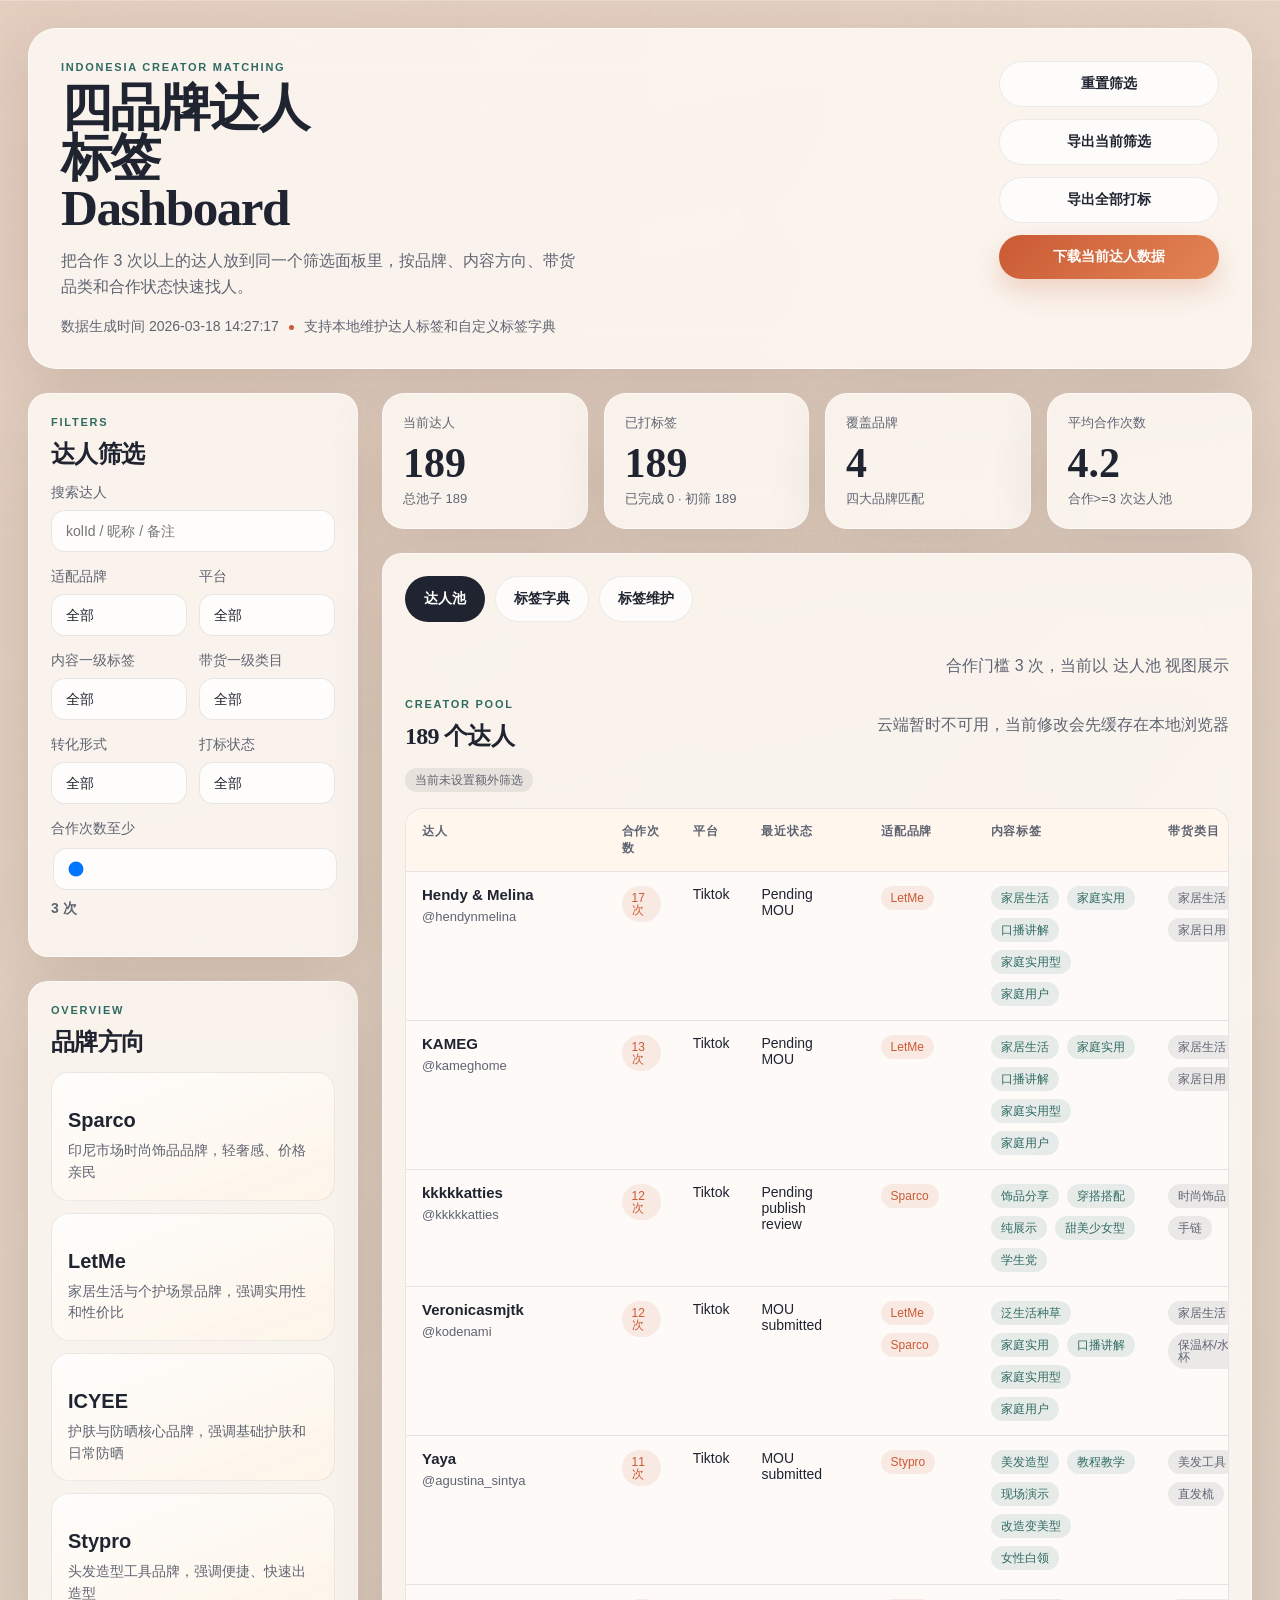
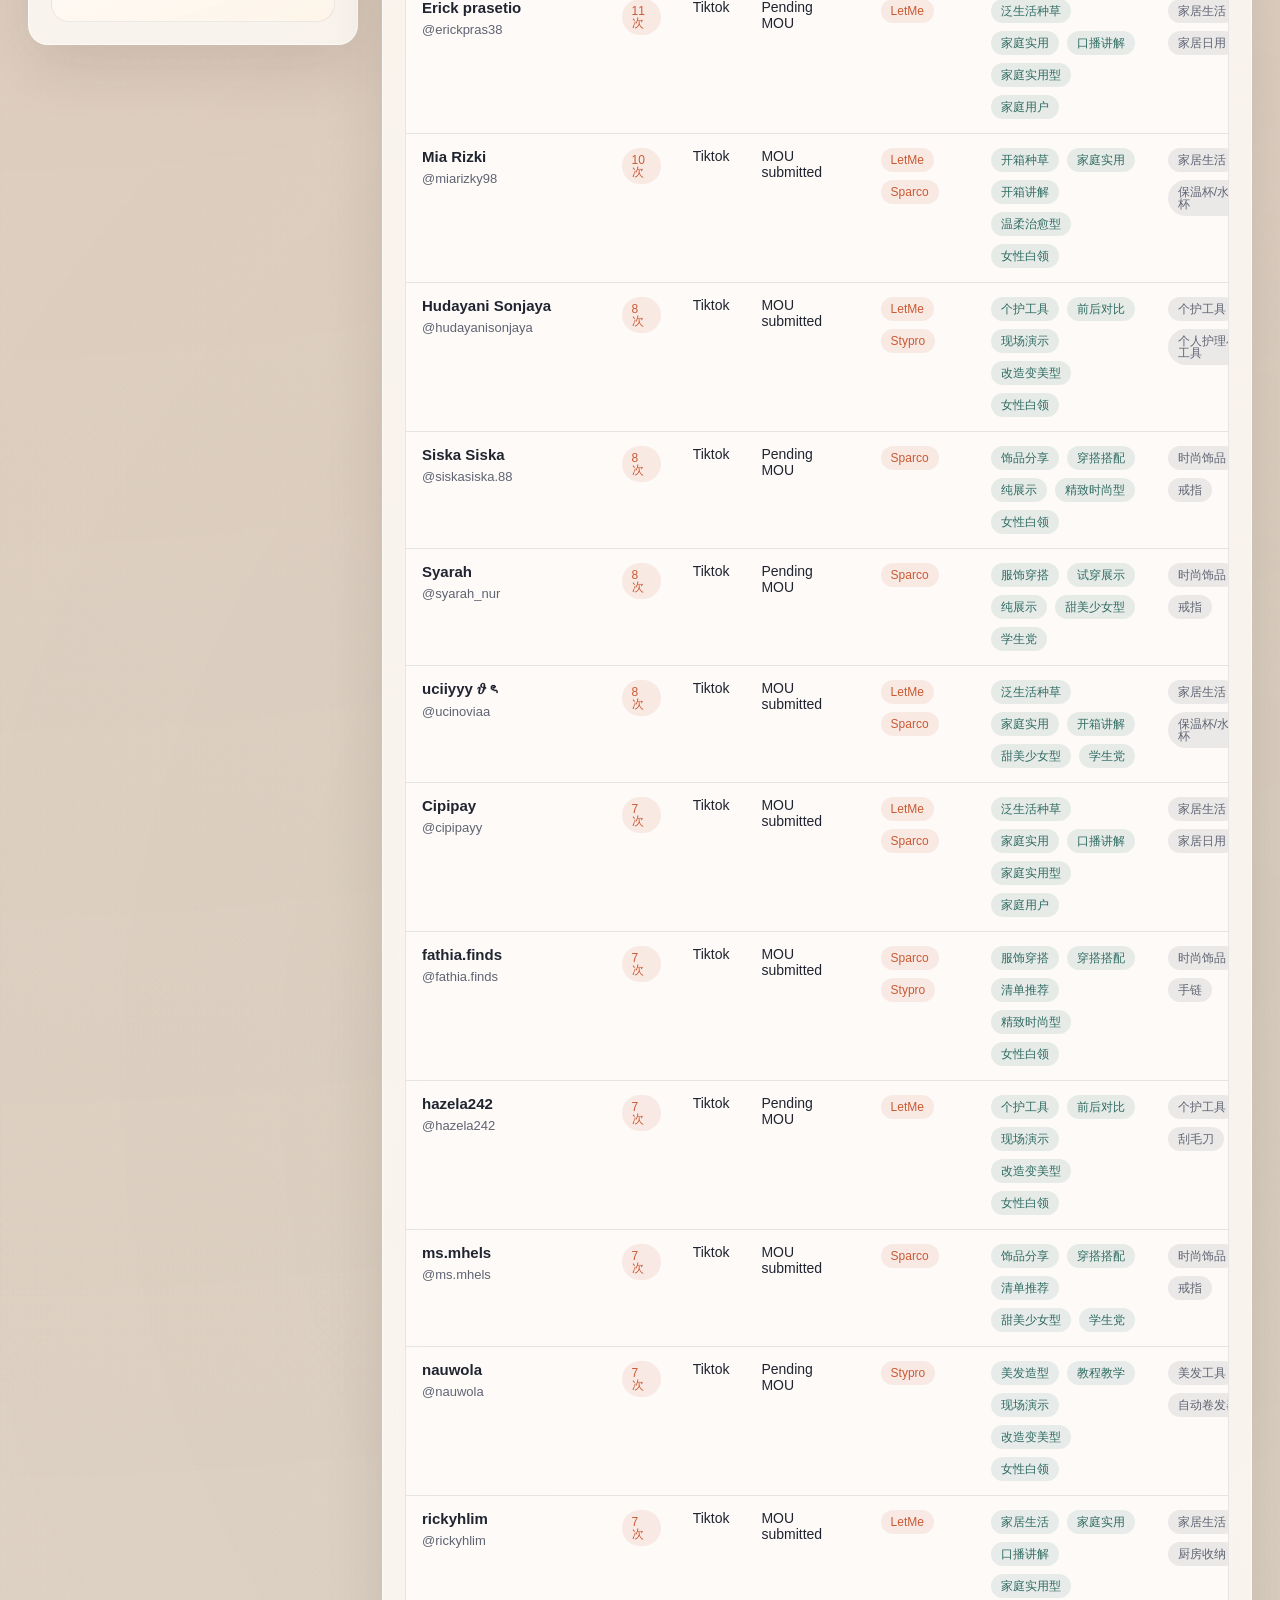
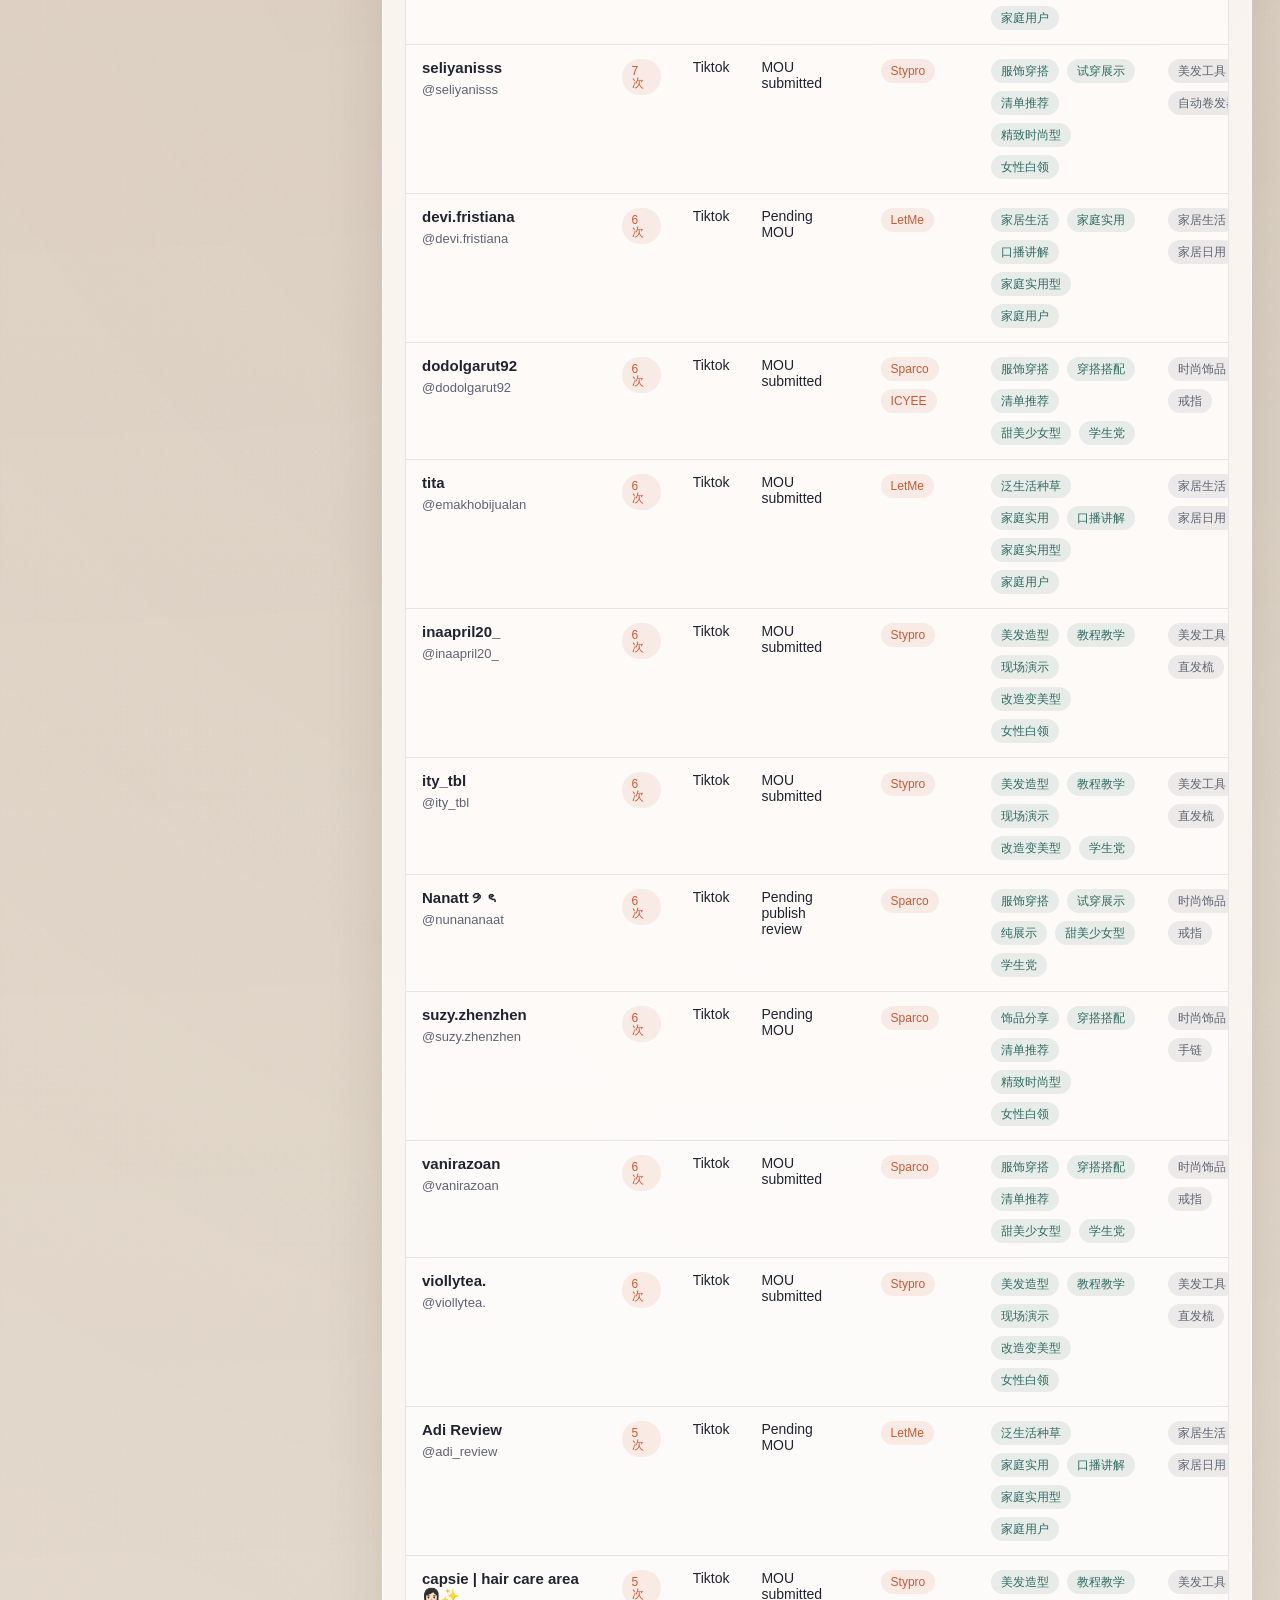
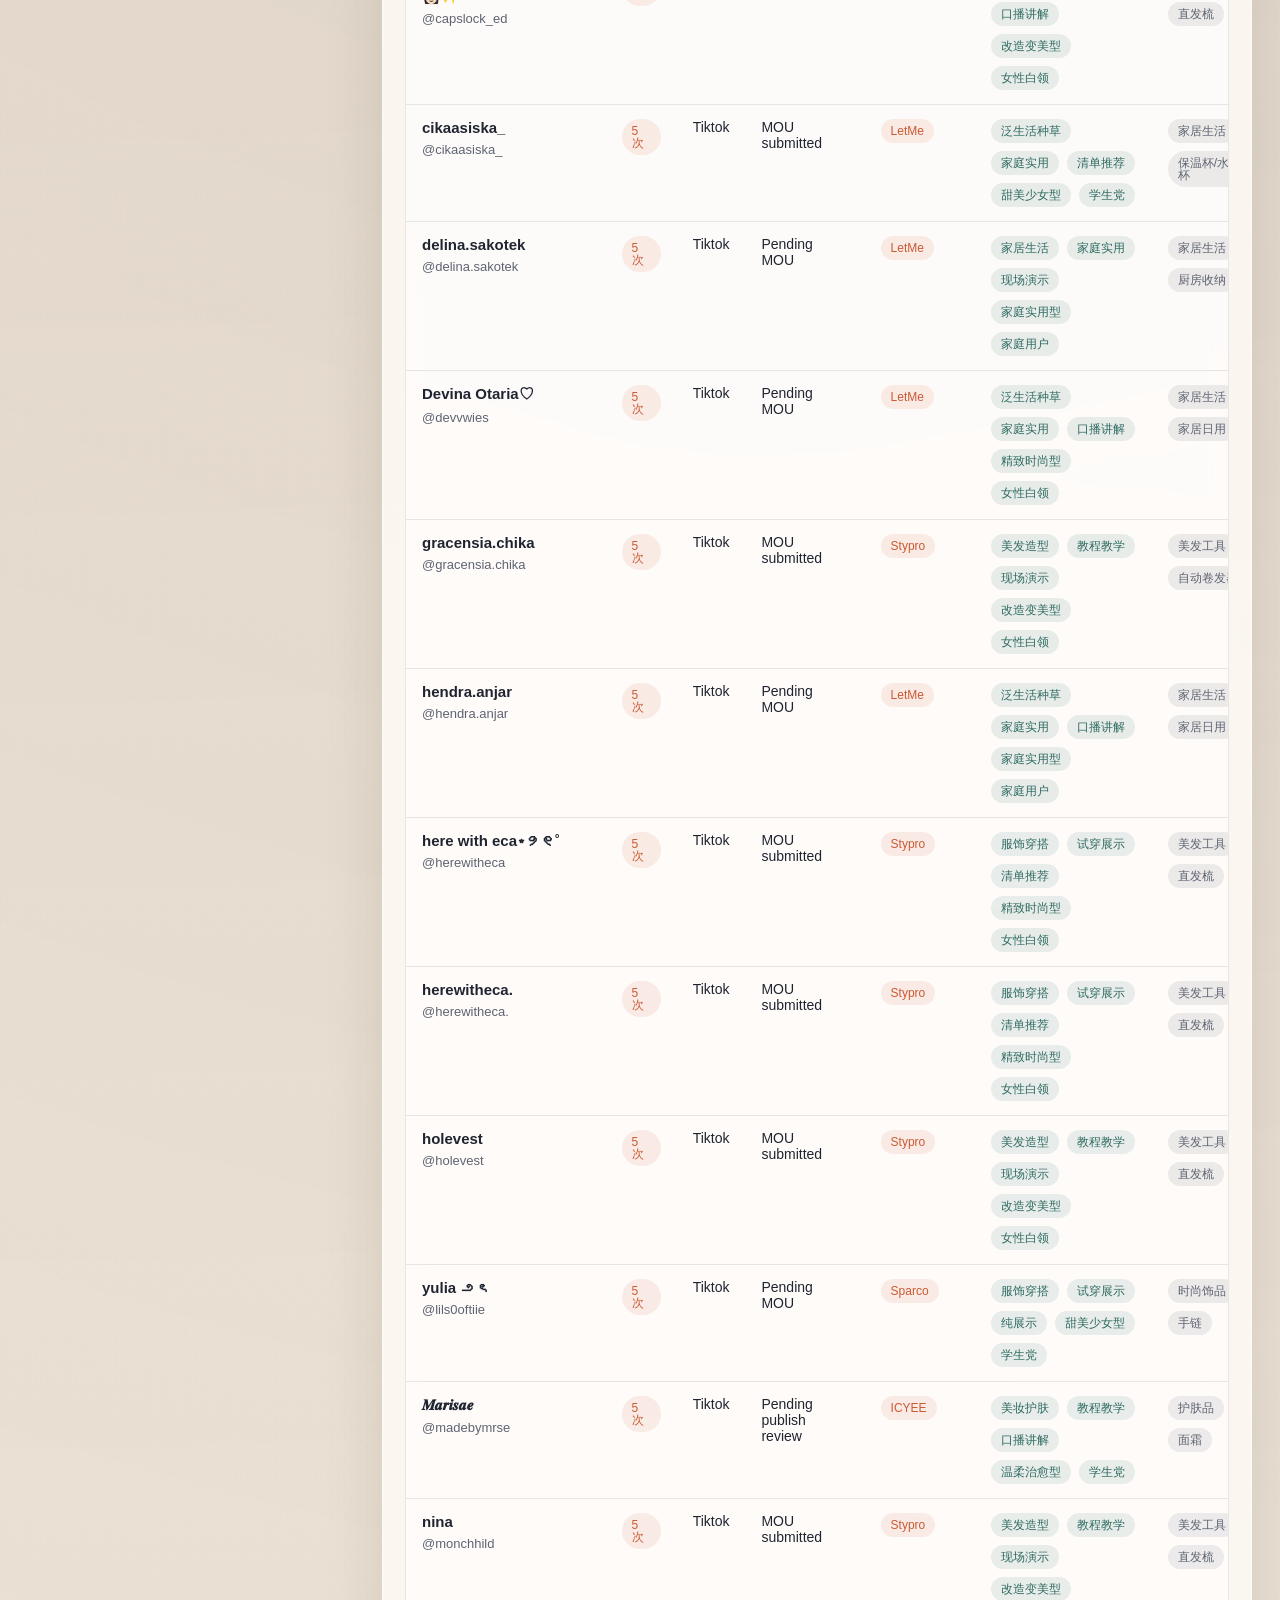
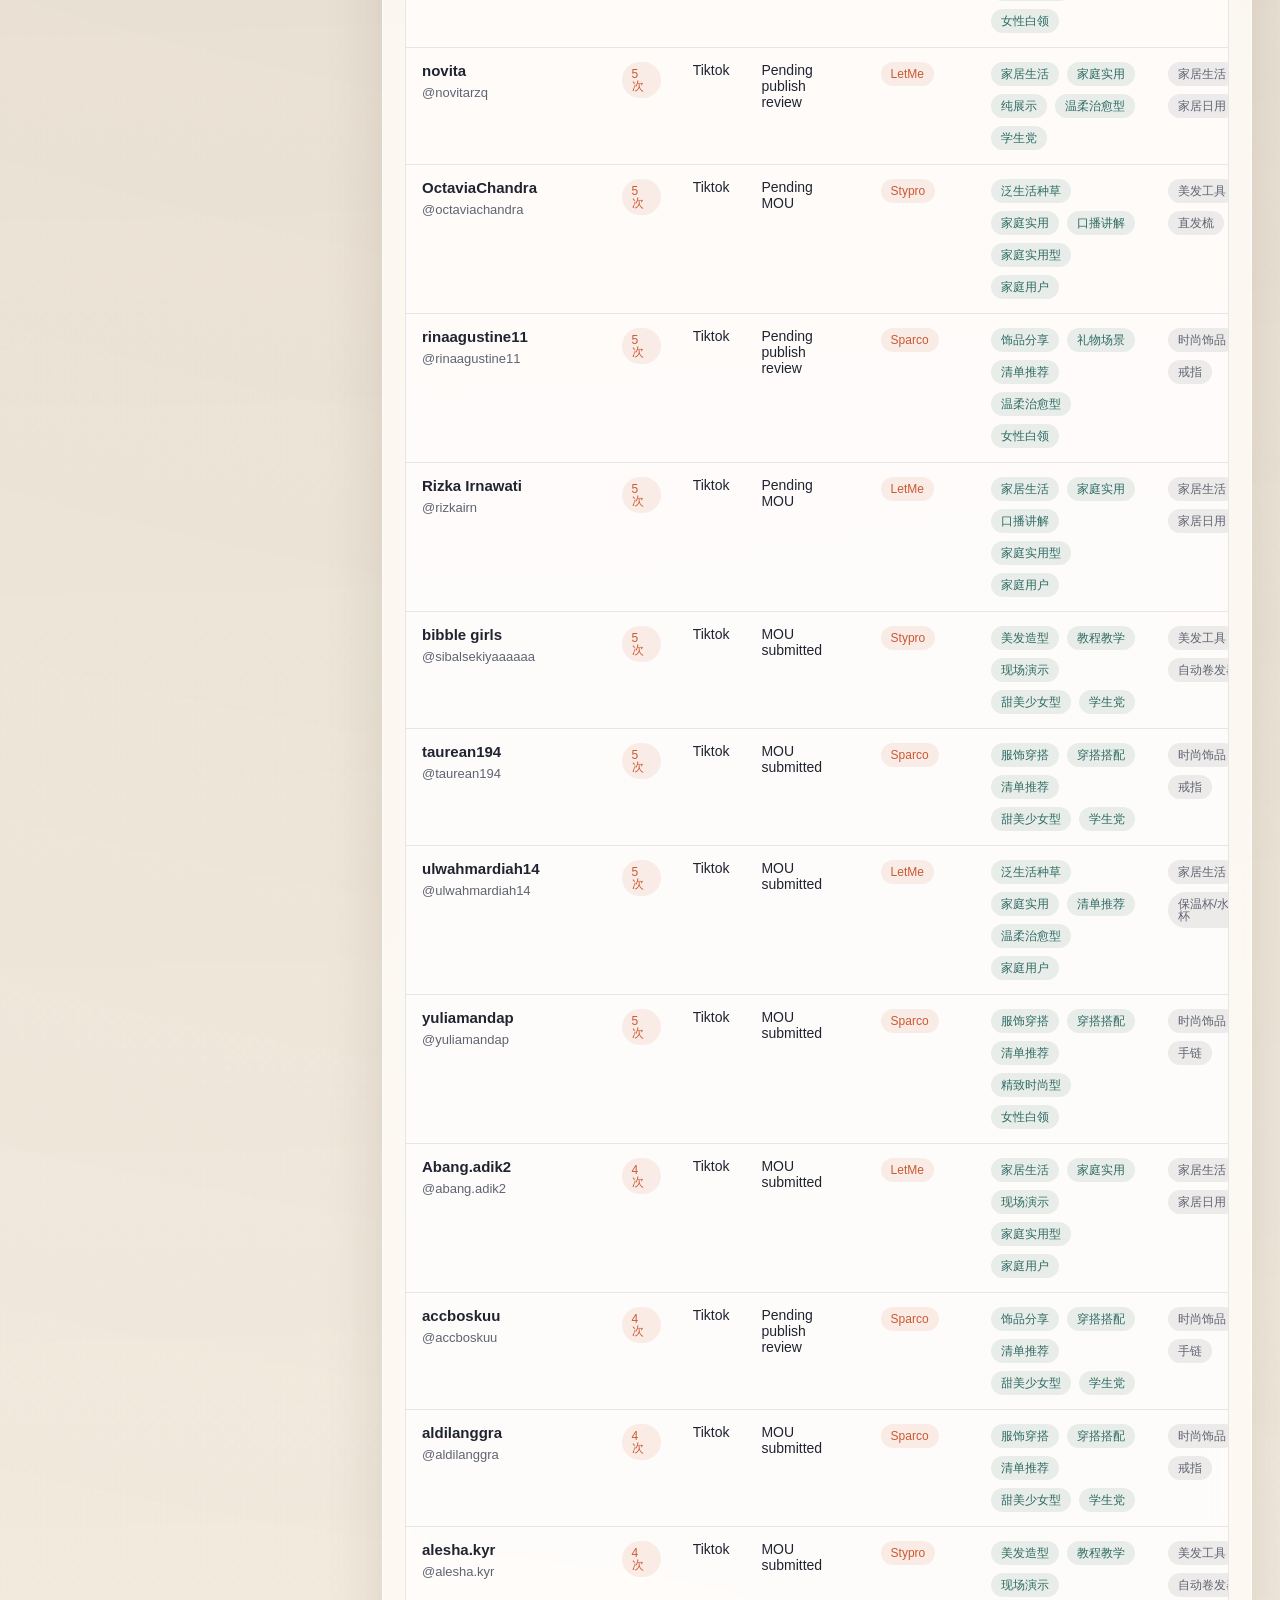
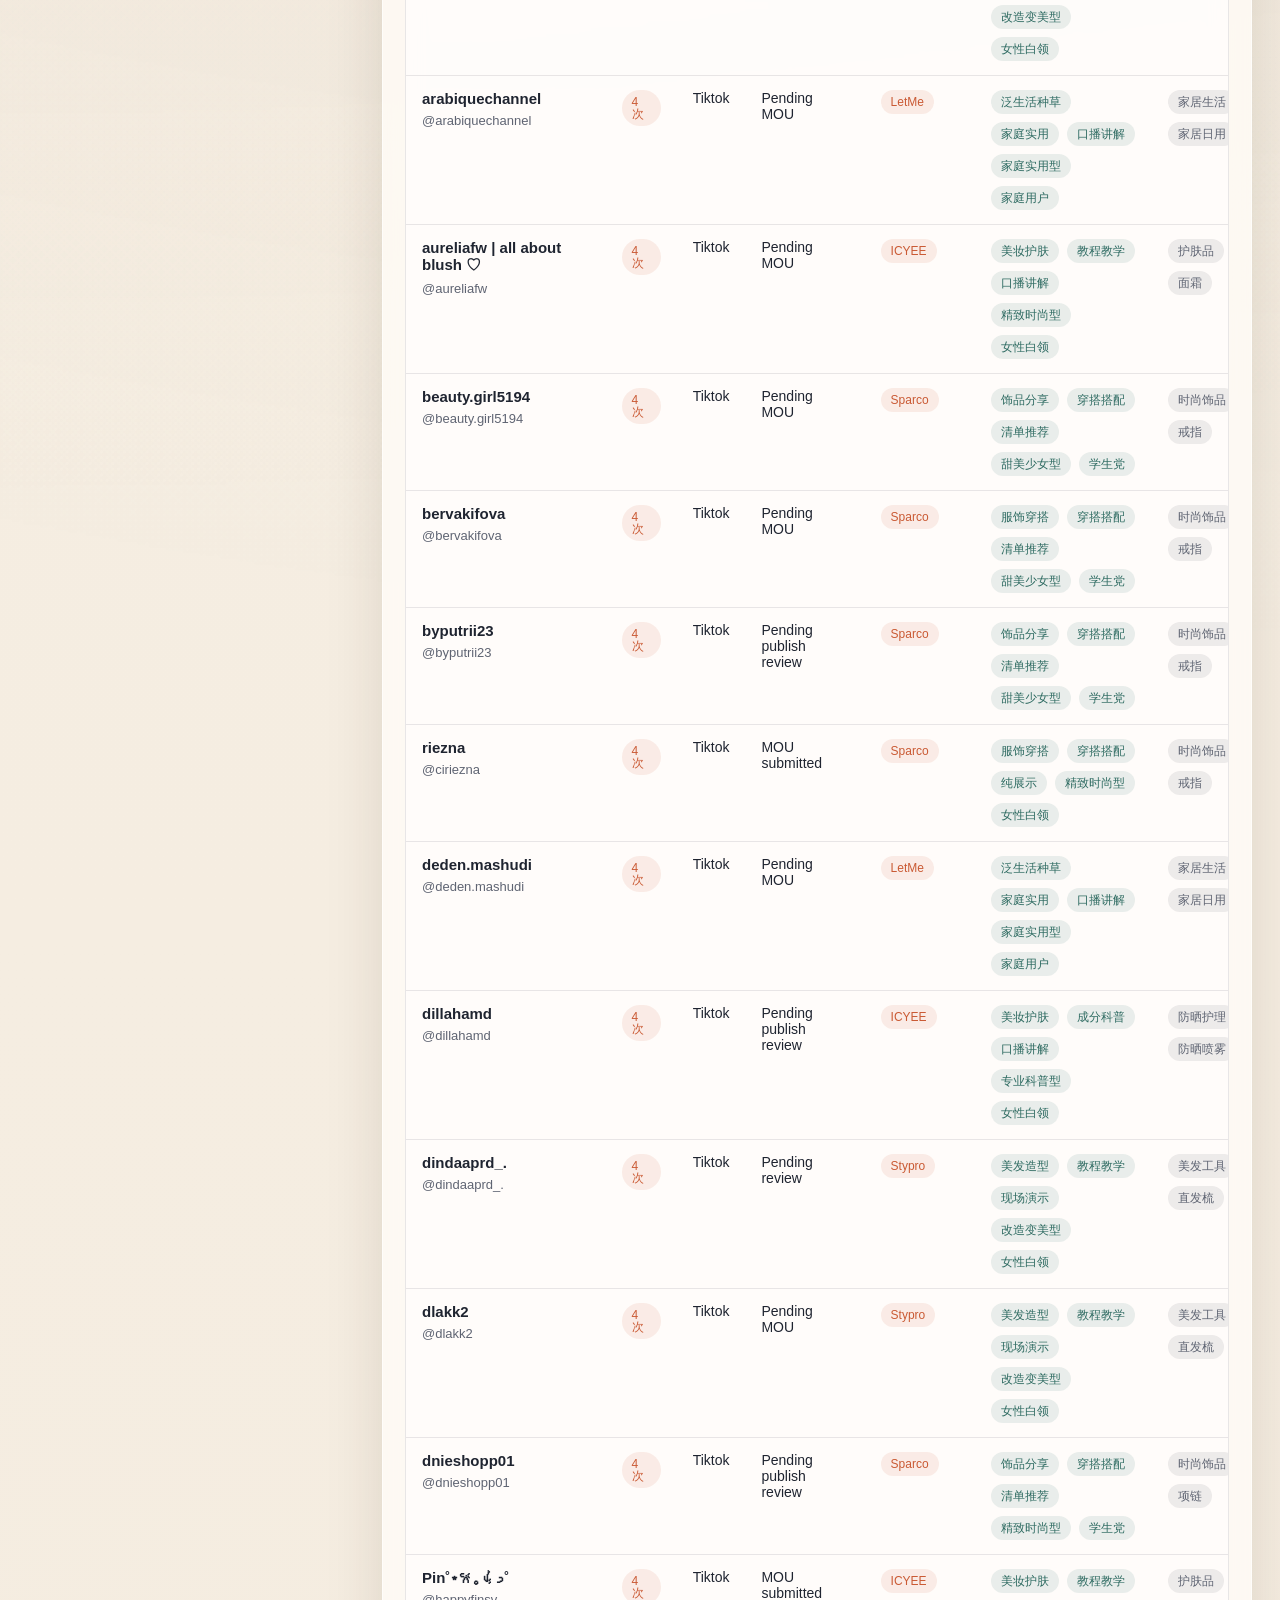
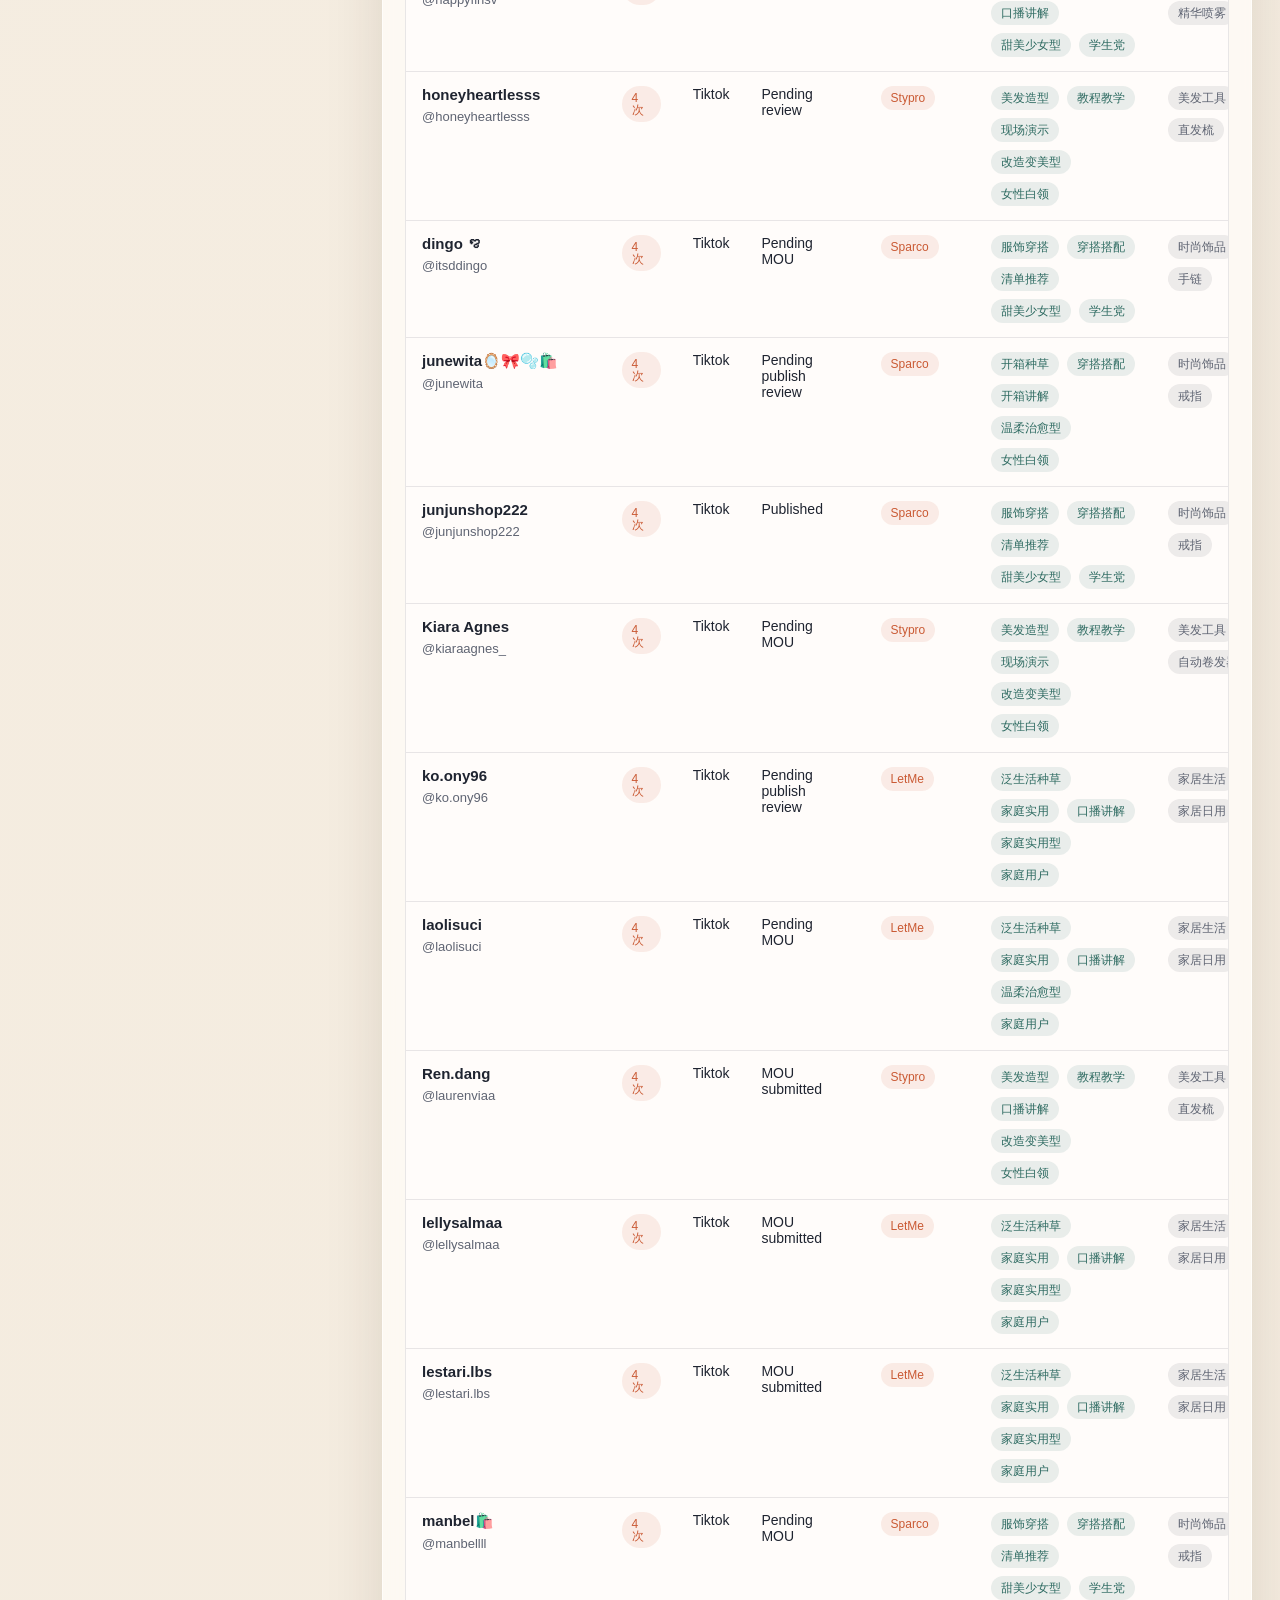
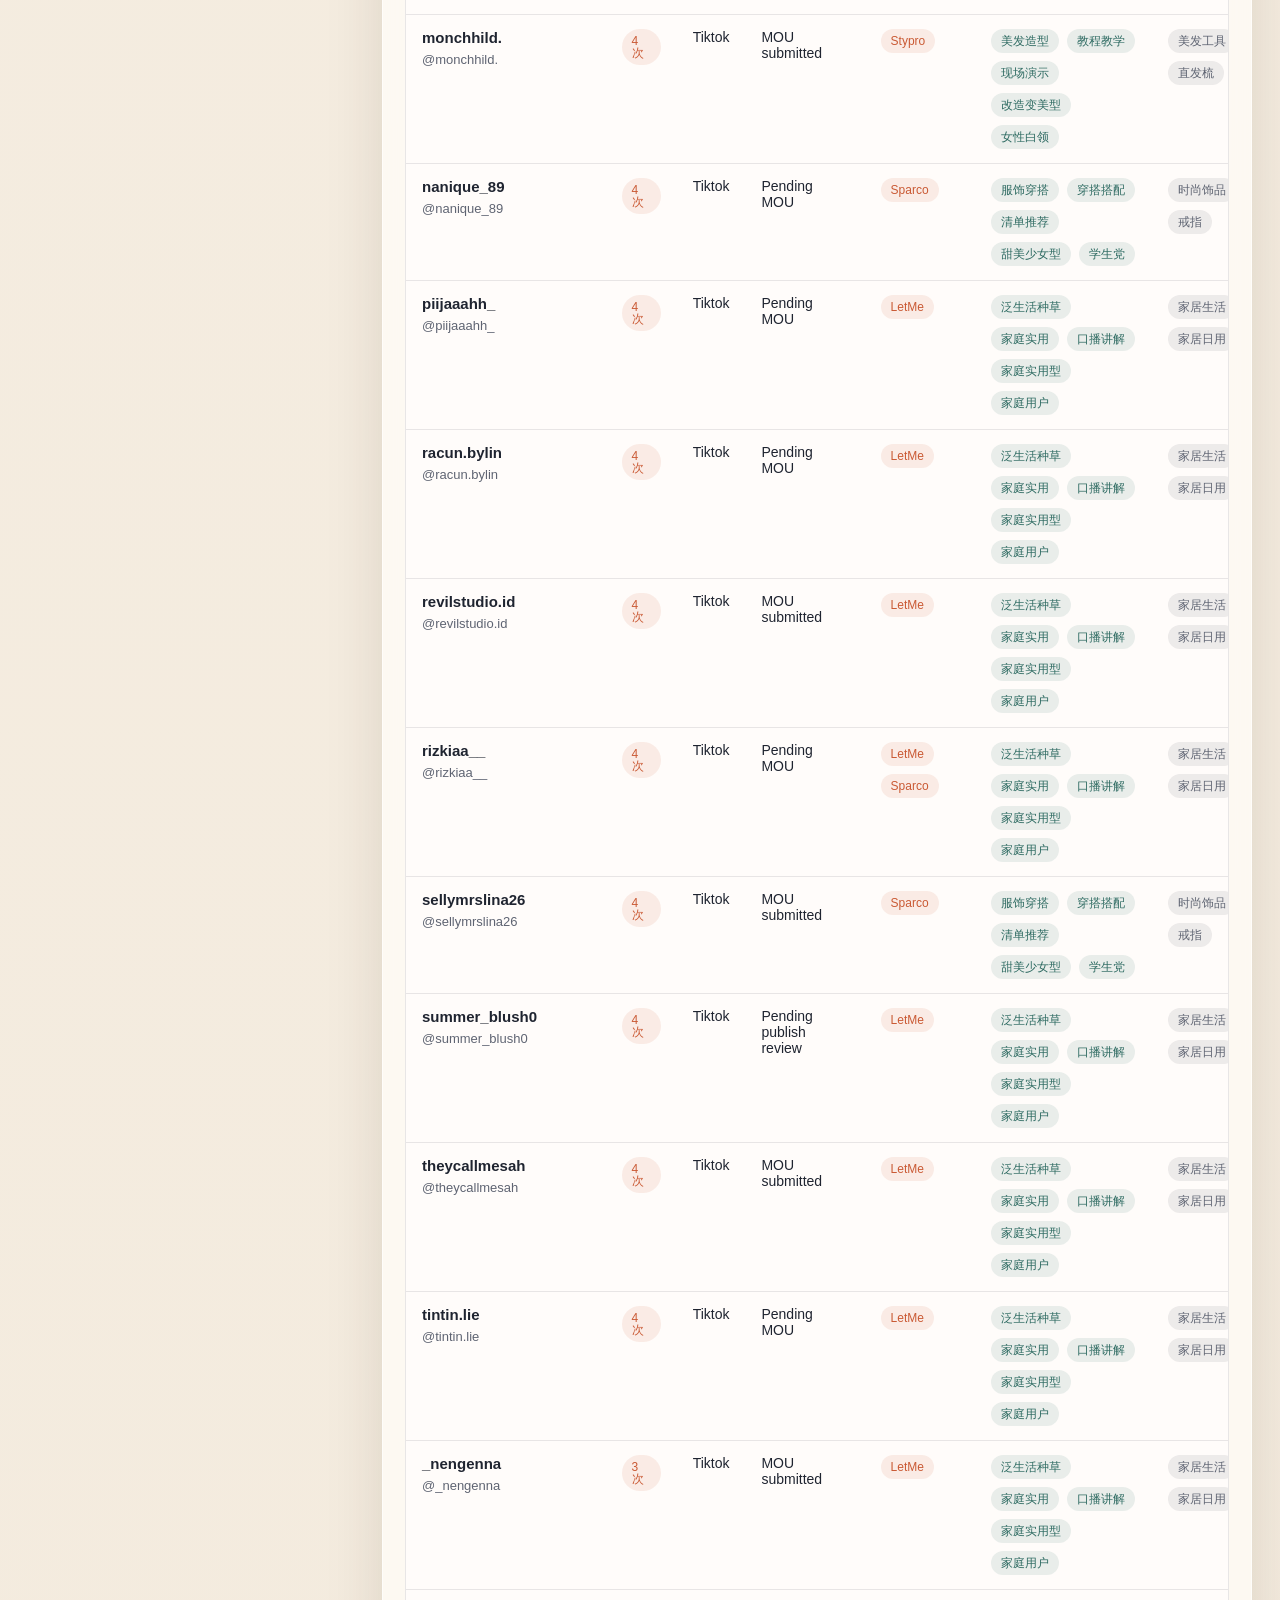
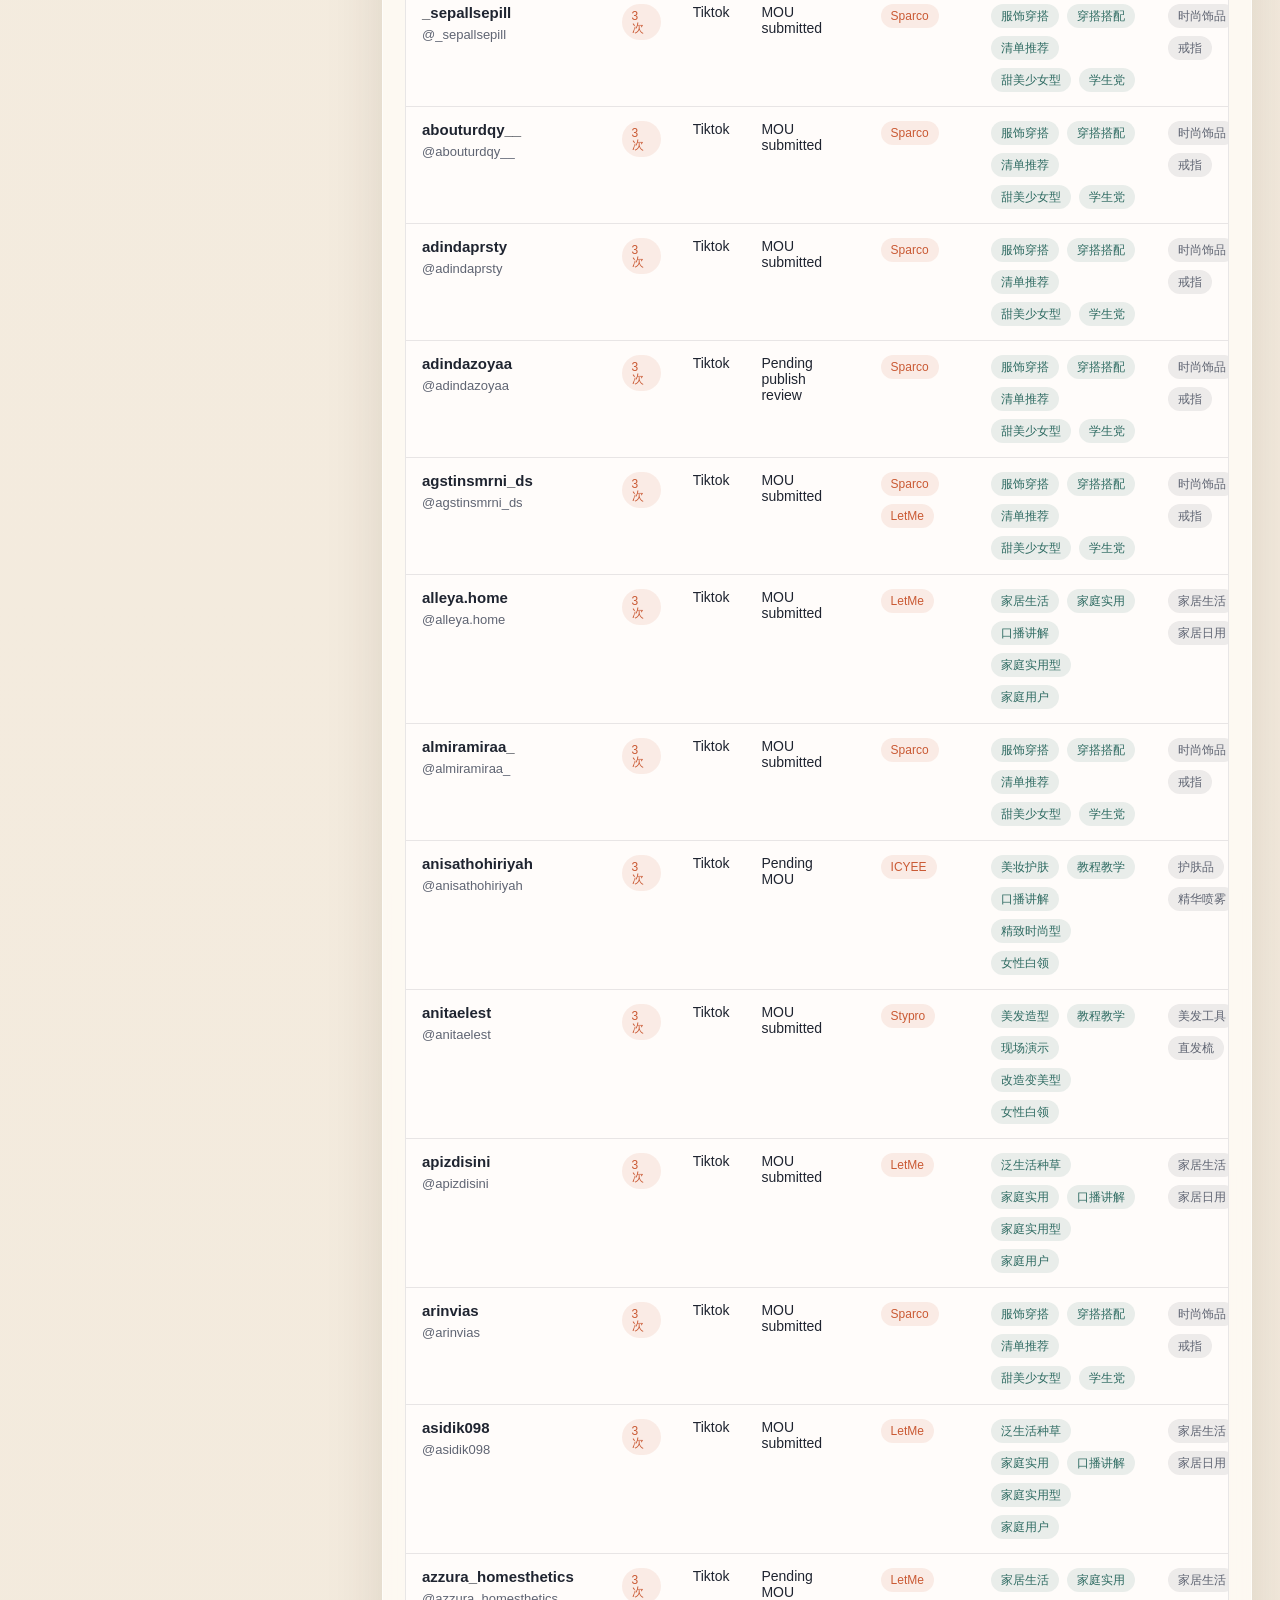
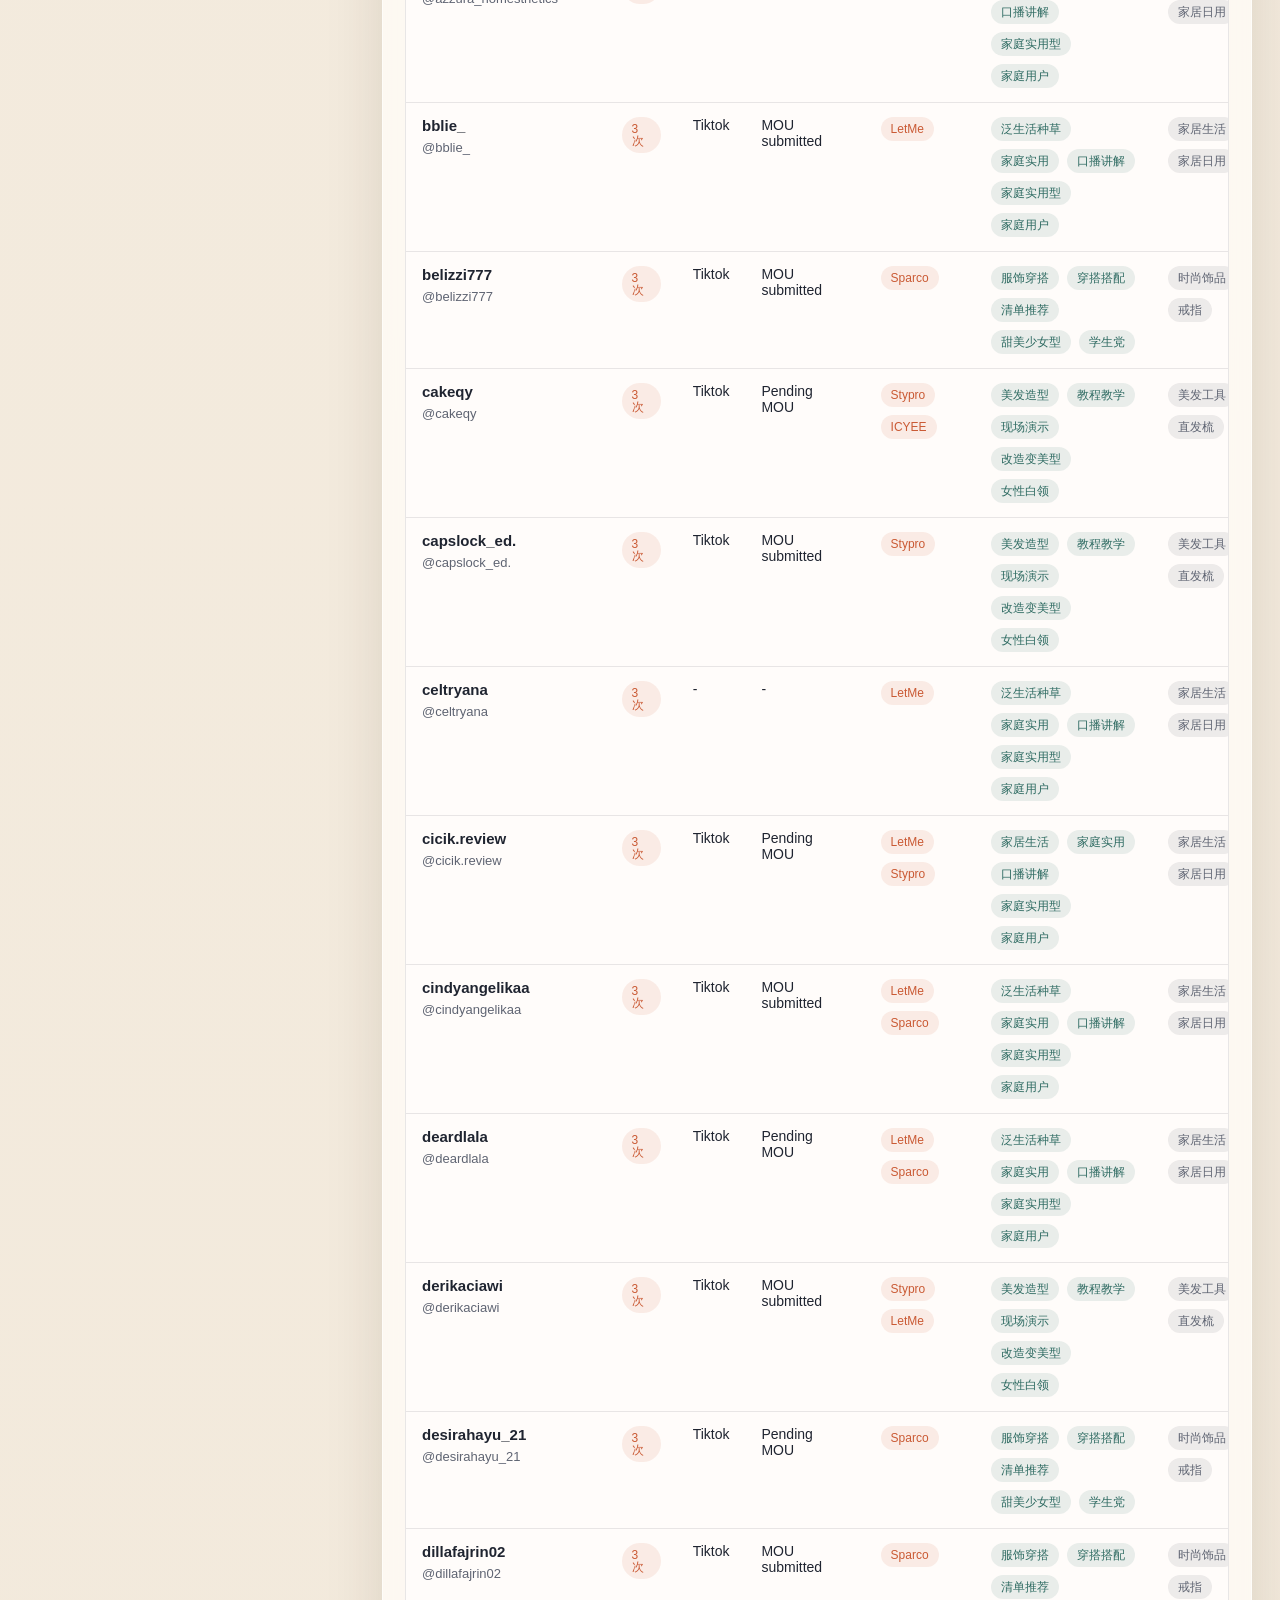
==== commit d82324bc: "Clarify shared tag requirements and link creator profiles" ====
--- a/creator_dashboard/index.html
+++ b/creator_dashboard/index.html
@@ -149,13 +149,57 @@
                   <p class="panel__eyebrow">Tag Maintenance</p>
                   <h2>维护自定义标签</h2>
                 </div>
-                <p class="subtle">新增后的标签会立即出现在筛选器和达人编辑表单里，保存在当前浏览器。</p>
+                <p class="subtle">这里同时管理云端同步设置、自定义标签字典和后续维护动作。</p>
               </div>
 
               <section class="manage-layout">
+                <article class="manage-card is-wide">
+                  <div class="manage-card__header">
+                    <div>
+                      <h3>云端同步设置</h3>
+                      <p class="subtle">推荐使用 Supabase 作为共享数据层。配置完成后，多人打开同一个页面也能看到同一套修改结果。</p>
+                    </div>
+                  </div>
+
+                  <form id="sync-settings-form" class="editor-grid">
+                    <label class="field">
+                      <span>Supabase URL</span>
+                      <input id="sync-supabase-url" name="supabaseUrl" type="text" placeholder="https://your-project.supabase.co" />
+                    </label>
+                    <label class="field">
+                      <span>Publishable / Anon Key</span>
+                      <input id="sync-anon-key" name="anonKey" type="password" placeholder="Supabase publishable key 或 anon key" />
+                    </label>
+                    <label class="field">
+                      <span>Workspace ID</span>
+                      <input id="sync-workspace-id" name="workspaceId" type="text" placeholder="例如：creator-dashboard-prod" />
+                    </label>
+                    <label class="field">
+                      <span>编辑人</span>
+                      <input id="sync-editor-name" name="editorName" type="text" placeholder="例如：Sherry / Tim" />
+                    </label>
+                    <label class="field is-wide">
+                      <span>写入口令</span>
+                      <input id="sync-write-passcode" name="writePasscode" type="password" placeholder="团队共享写入口令，仅保存在当前浏览器" />
+                    </label>
+                    <div class="editor-actions is-wide">
+                      <p id="sync-status" class="editor-meta">当前为本地模式。填写云端设置后即可多人同步。</p>
+                      <div class="button-row">
+                        <button class="ghost-button" id="sync-refresh" type="button">从云端刷新</button>
+                        <button class="ghost-button" id="sync-migrate-local" type="button">迁移本地缓存</button>
+                        <button class="ghost-button" id="sync-clear" type="button">切回本地</button>
+                        <button class="solid-button" type="submit">保存并连接</button>
+                      </div>
+                    </div>
+                  </form>
+                </article>
+
                 <article class="manage-card">
                   <h3>新增标签</h3>
                   <form id="custom-tag-form" class="editor-grid">
+                    <div class="form-alert is-wide">
+                      共享模式下，新增标签前必须先填写上方“云端同步设置”里的“编辑人”和“写入口令”，否则无法保存。
+                    </div>
                     <label class="field">
                       <span>标签维度</span>
                       <select id="custom-tag-dimension" name="标签维度"></select>
@@ -183,7 +227,7 @@
                   <div class="manage-card__header">
                     <div>
                       <h3>当前自定义标签</h3>
-                      <p class="subtle">只展示你当前浏览器里新增的标签。</p>
+                      <p id="custom-tag-scope" class="subtle">只展示你当前浏览器里新增的标签。</p>
                     </div>
                   </div>
                   <div id="custom-tag-empty" class="empty-state">还没有新增自定义标签。</div>
--- a/creator_dashboard/styles.css
+++ b/creator_dashboard/styles.css
@@ -191,6 +191,16 @@
   color: var(--muted);
 }
 
+.form-alert {
+  padding: 12px 14px;
+  border-radius: 14px;
+  border: 1px solid rgba(202, 90, 52, 0.22);
+  background: rgba(202, 90, 52, 0.08);
+  color: var(--accent);
+  font-size: 13px;
+  line-height: 1.55;
+}
+
 .field input,
 .field select {
   appearance: none;
@@ -369,6 +379,23 @@
   font-size: 13px;
 }
 
+.creator-link {
+  color: var(--ink);
+  font-size: 15px;
+  font-weight: 700;
+  text-decoration: none;
+  text-underline-offset: 3px;
+}
+
+.creator-link:hover {
+  color: var(--accent);
+  text-decoration: underline;
+}
+
+.creator-link--detail {
+  font-size: inherit;
+}
+
 .pill-group {
   display: flex;
   flex-wrap: wrap;
@@ -436,6 +463,10 @@
   background: rgba(255, 255, 255, 0.68);
 }
 
+.manage-card.is-wide {
+  grid-column: 1 / -1;
+}
+
 .manage-card h3 {
   margin: 0 0 8px;
 }
@@ -483,6 +514,13 @@
   display: flex;
   gap: 8px;
   align-items: center;
+}
+
+.button-row {
+  display: flex;
+  flex-wrap: wrap;
+  gap: 10px;
+  justify-content: flex-end;
 }
 
 .detail-modal {
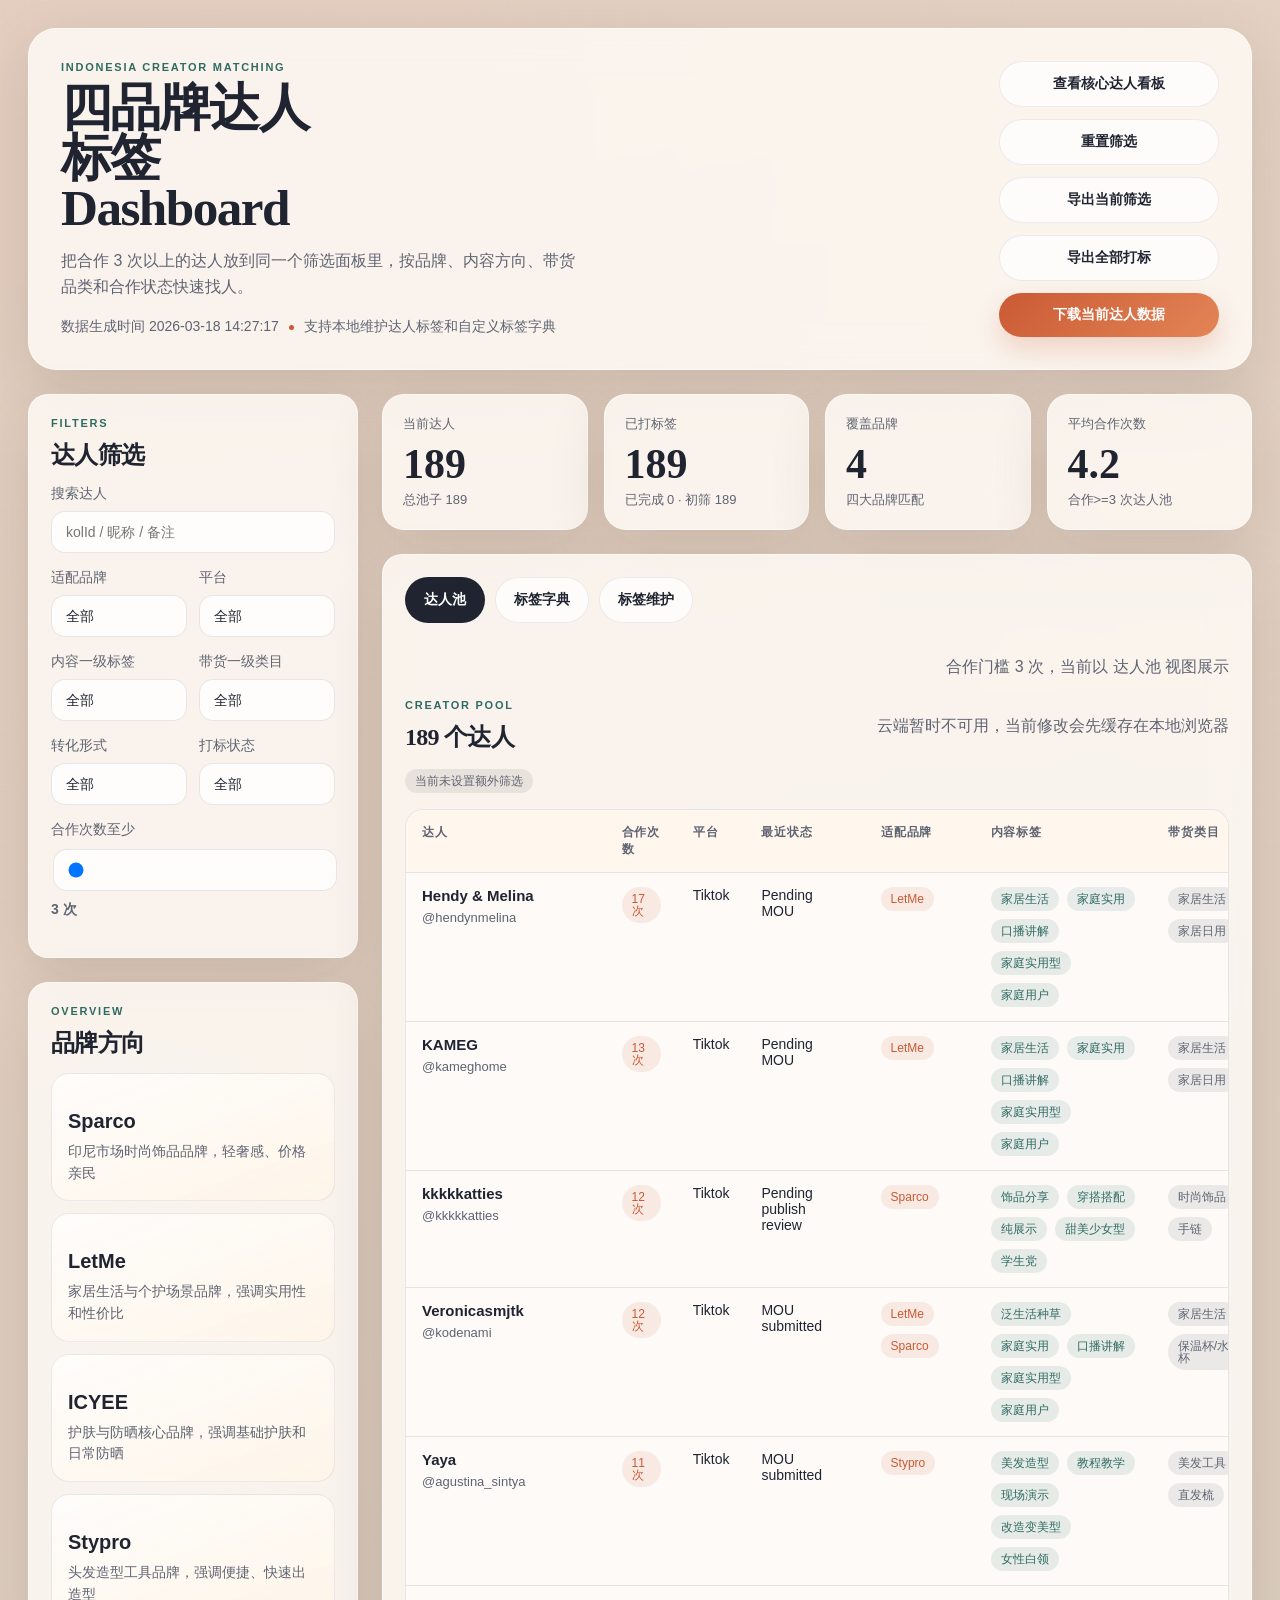
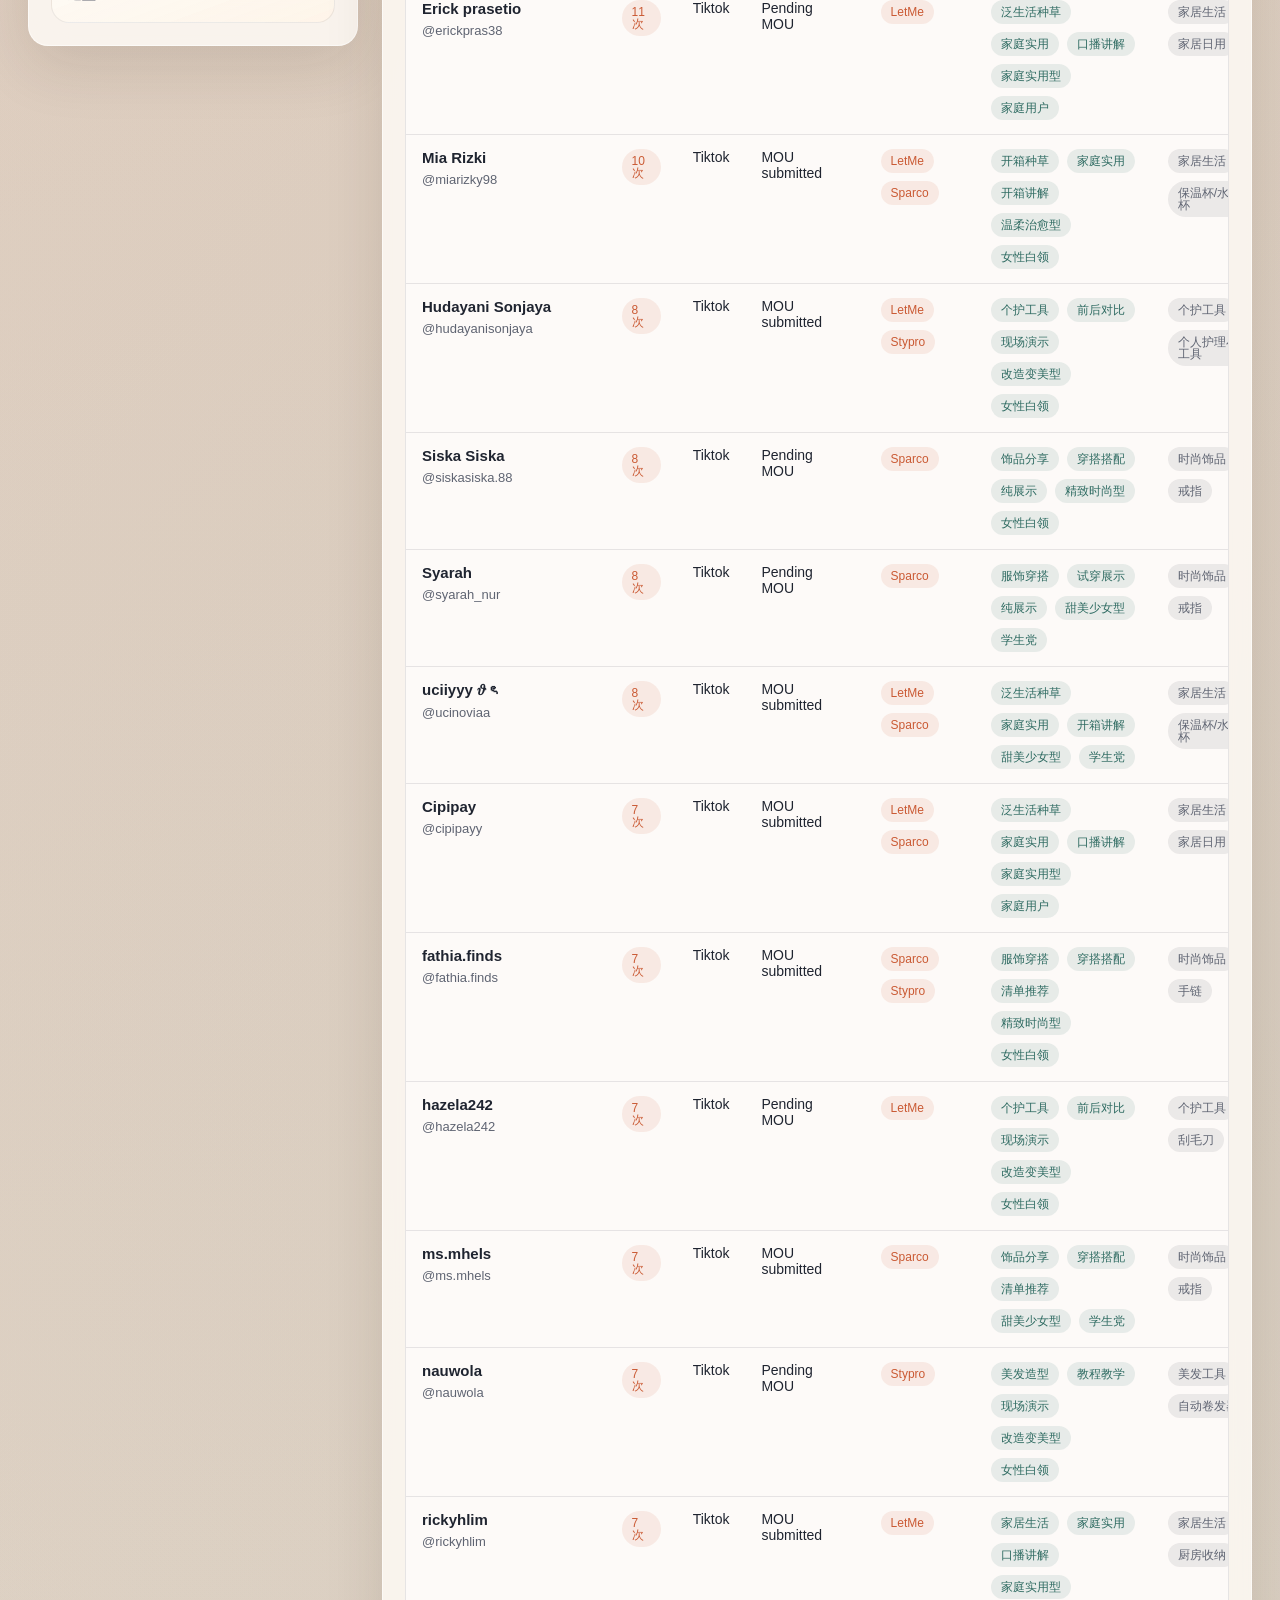
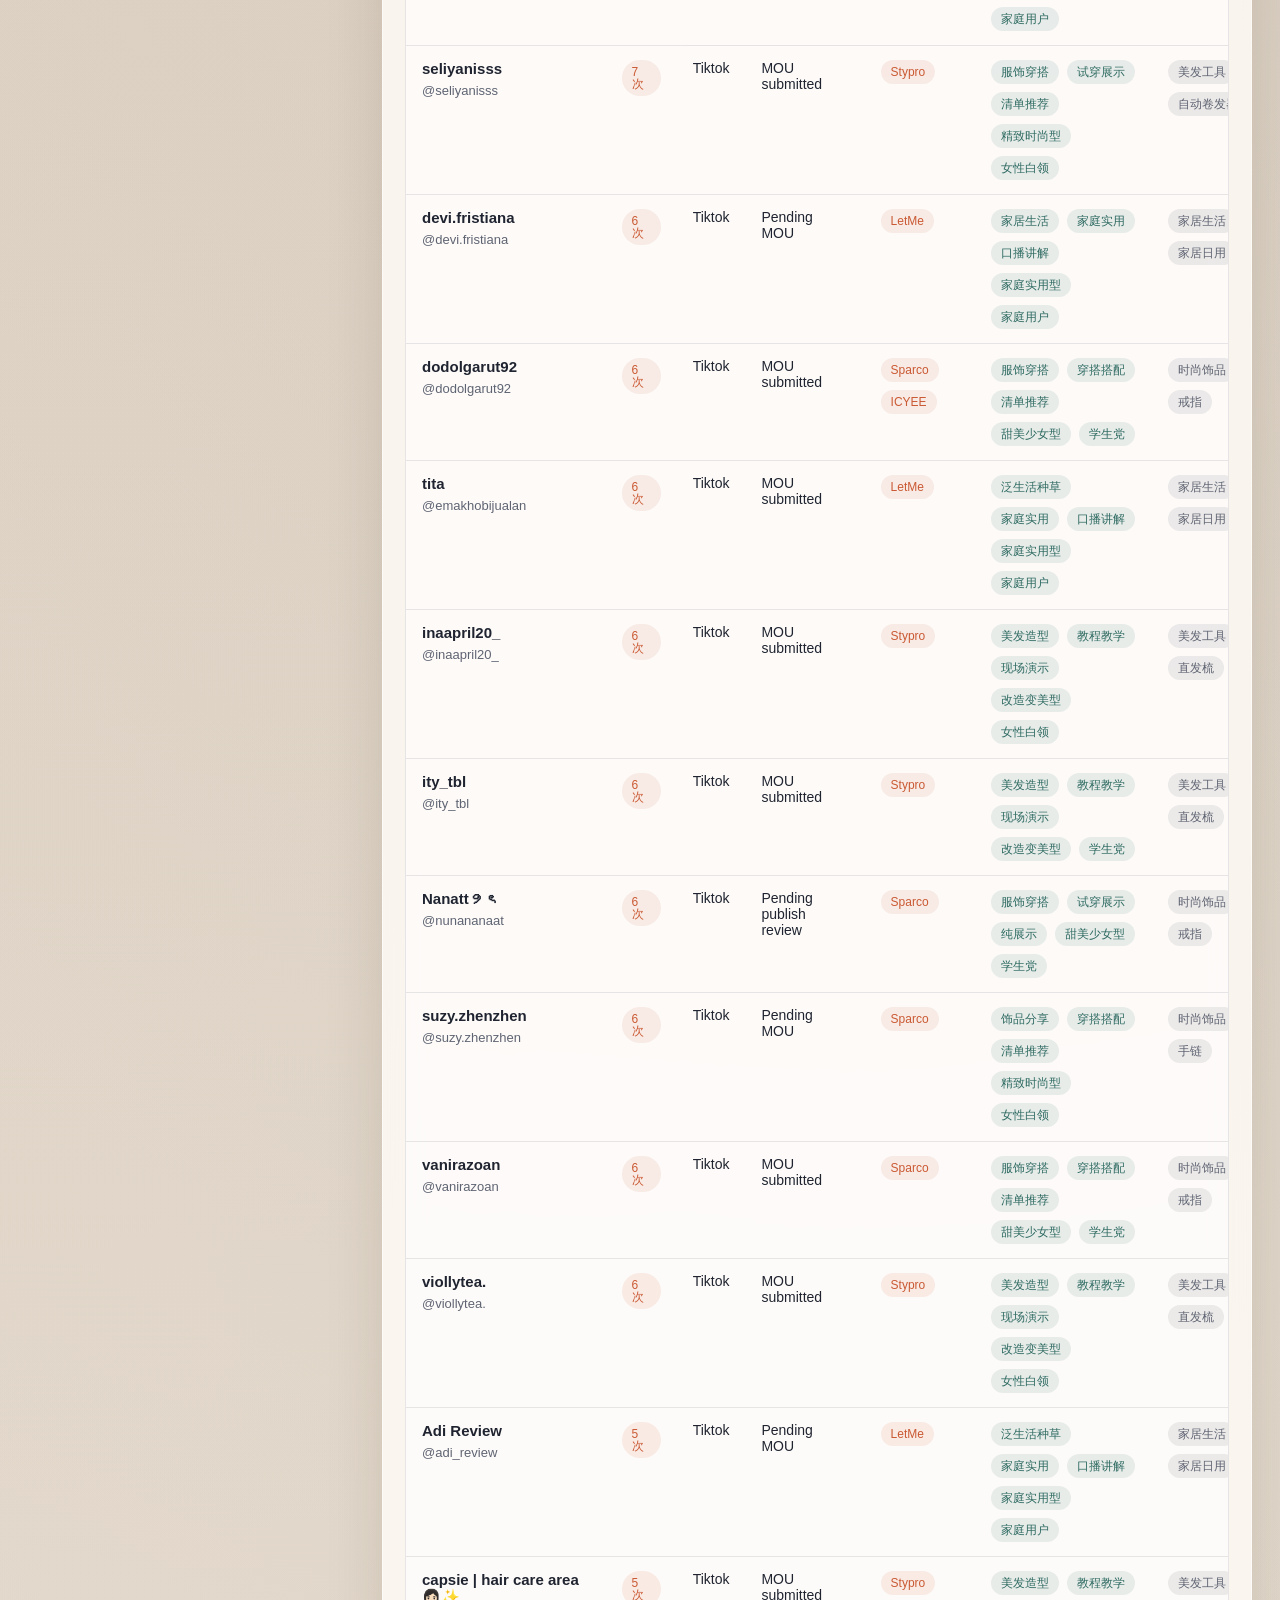
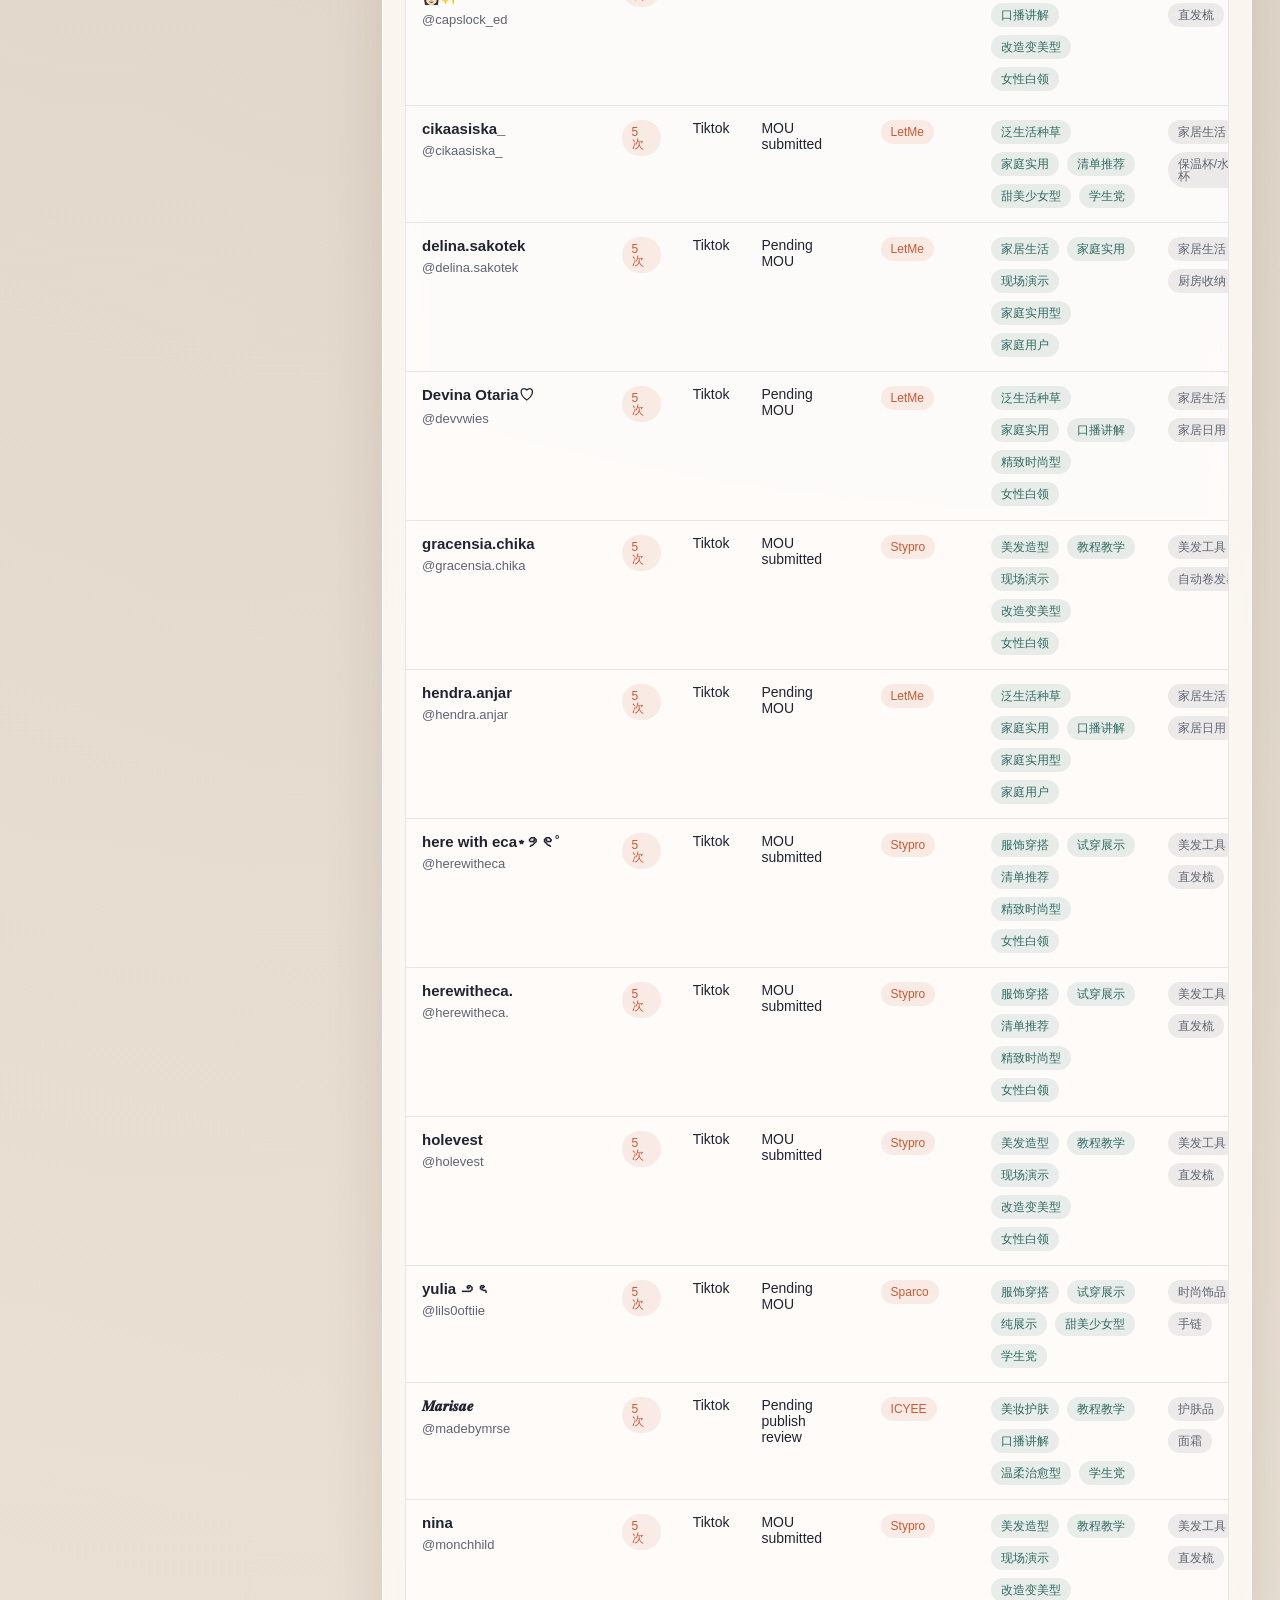
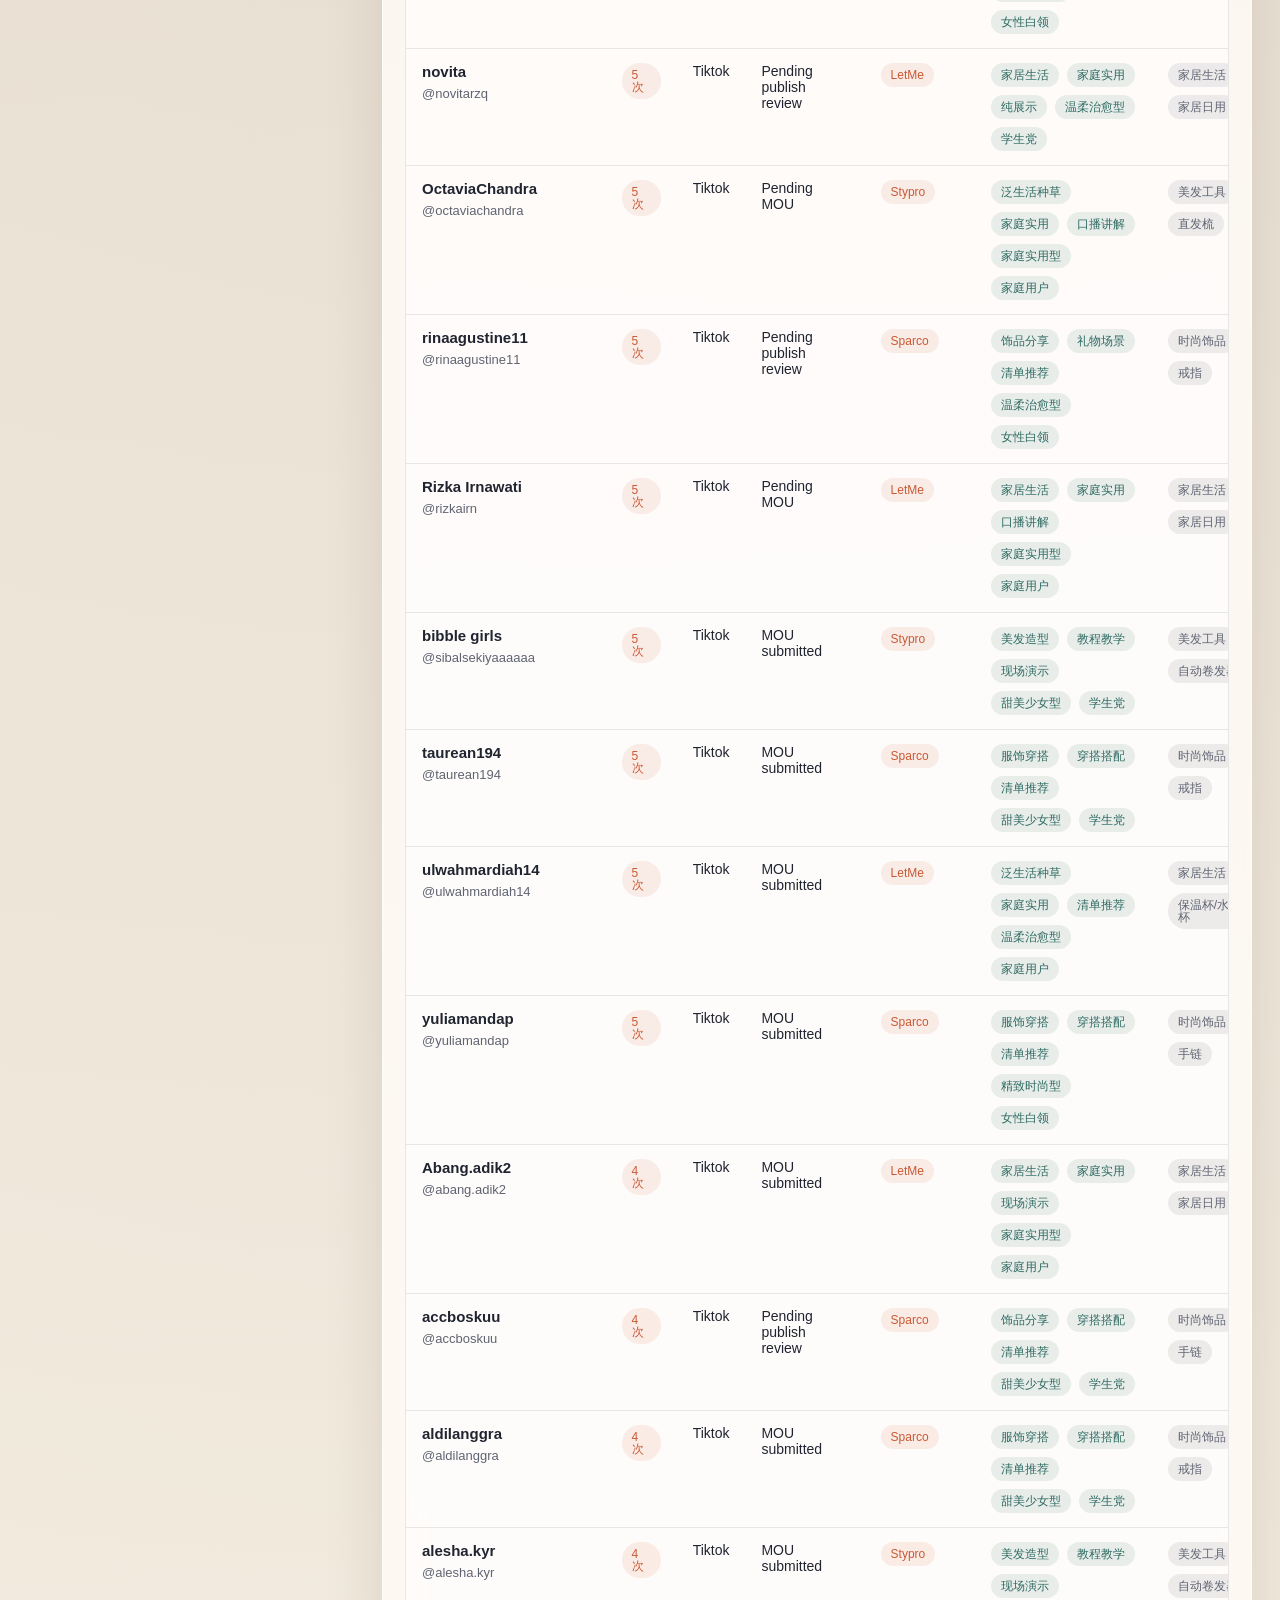
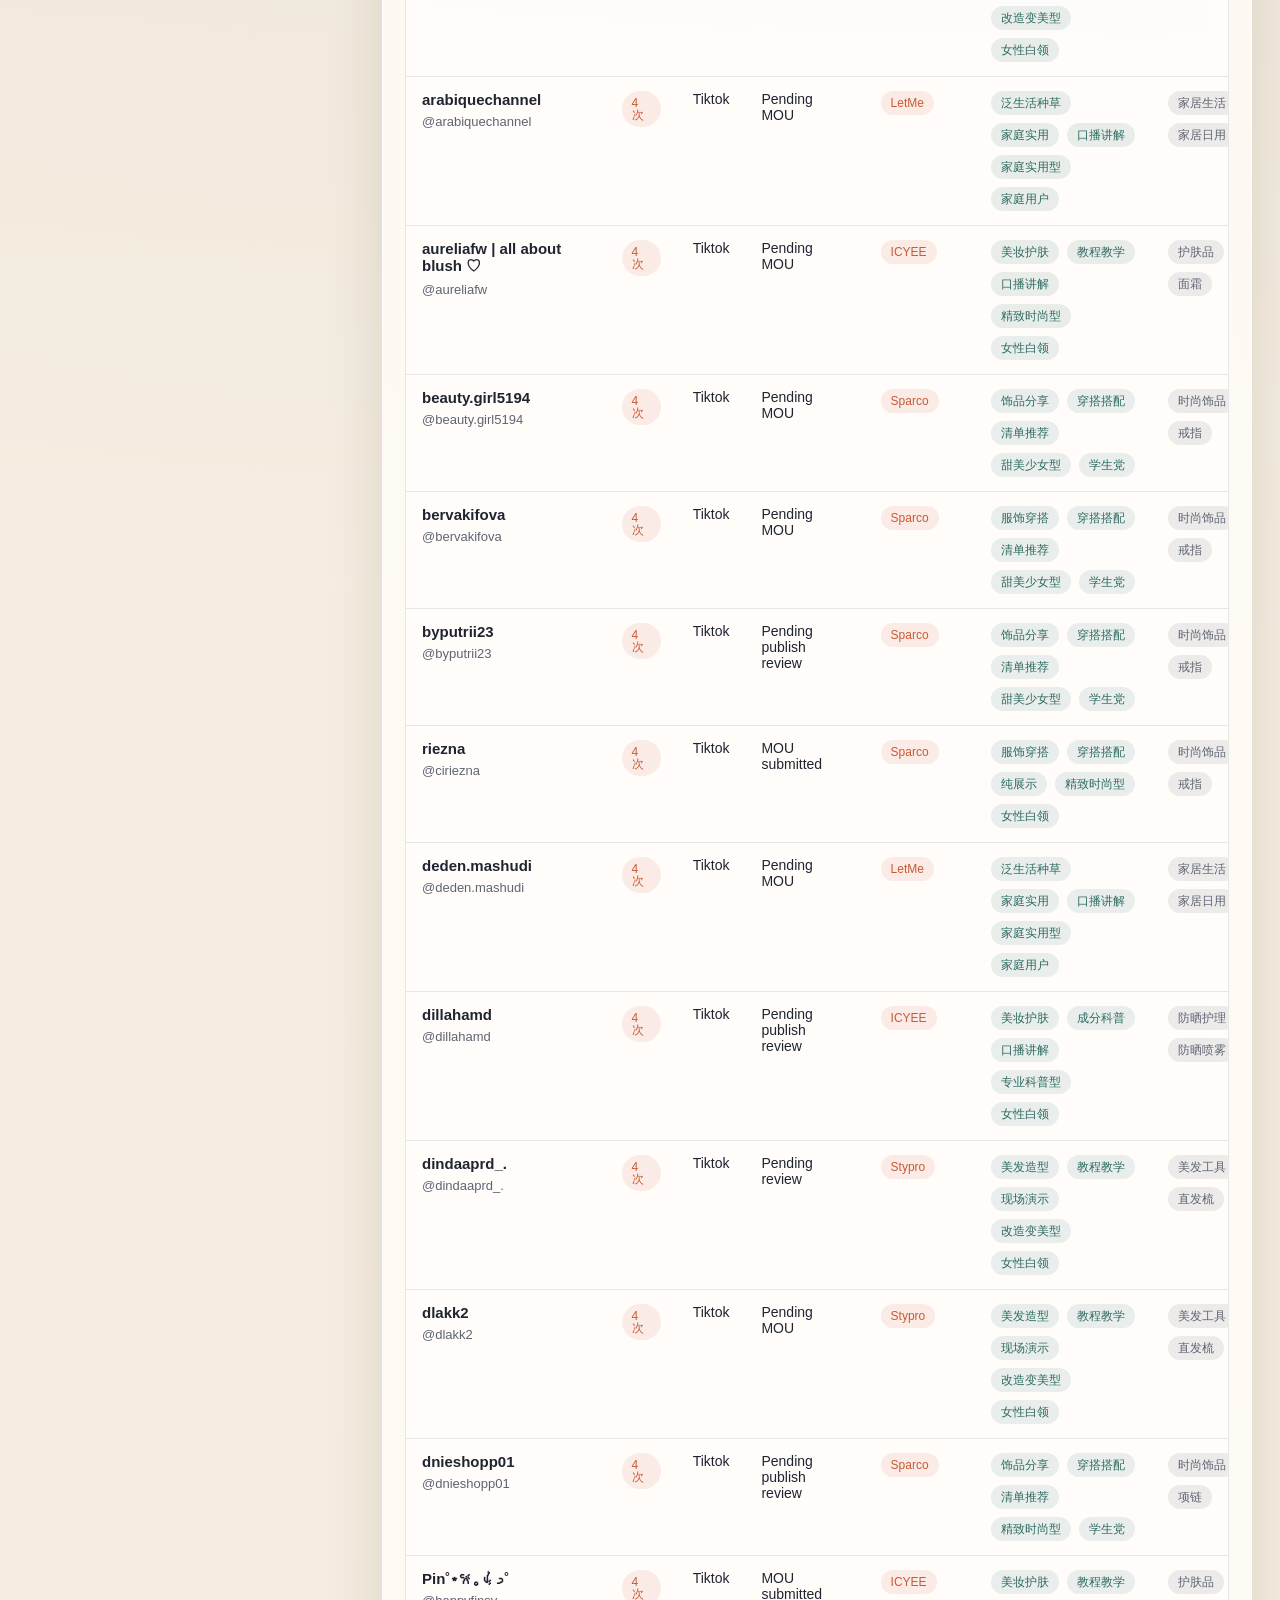
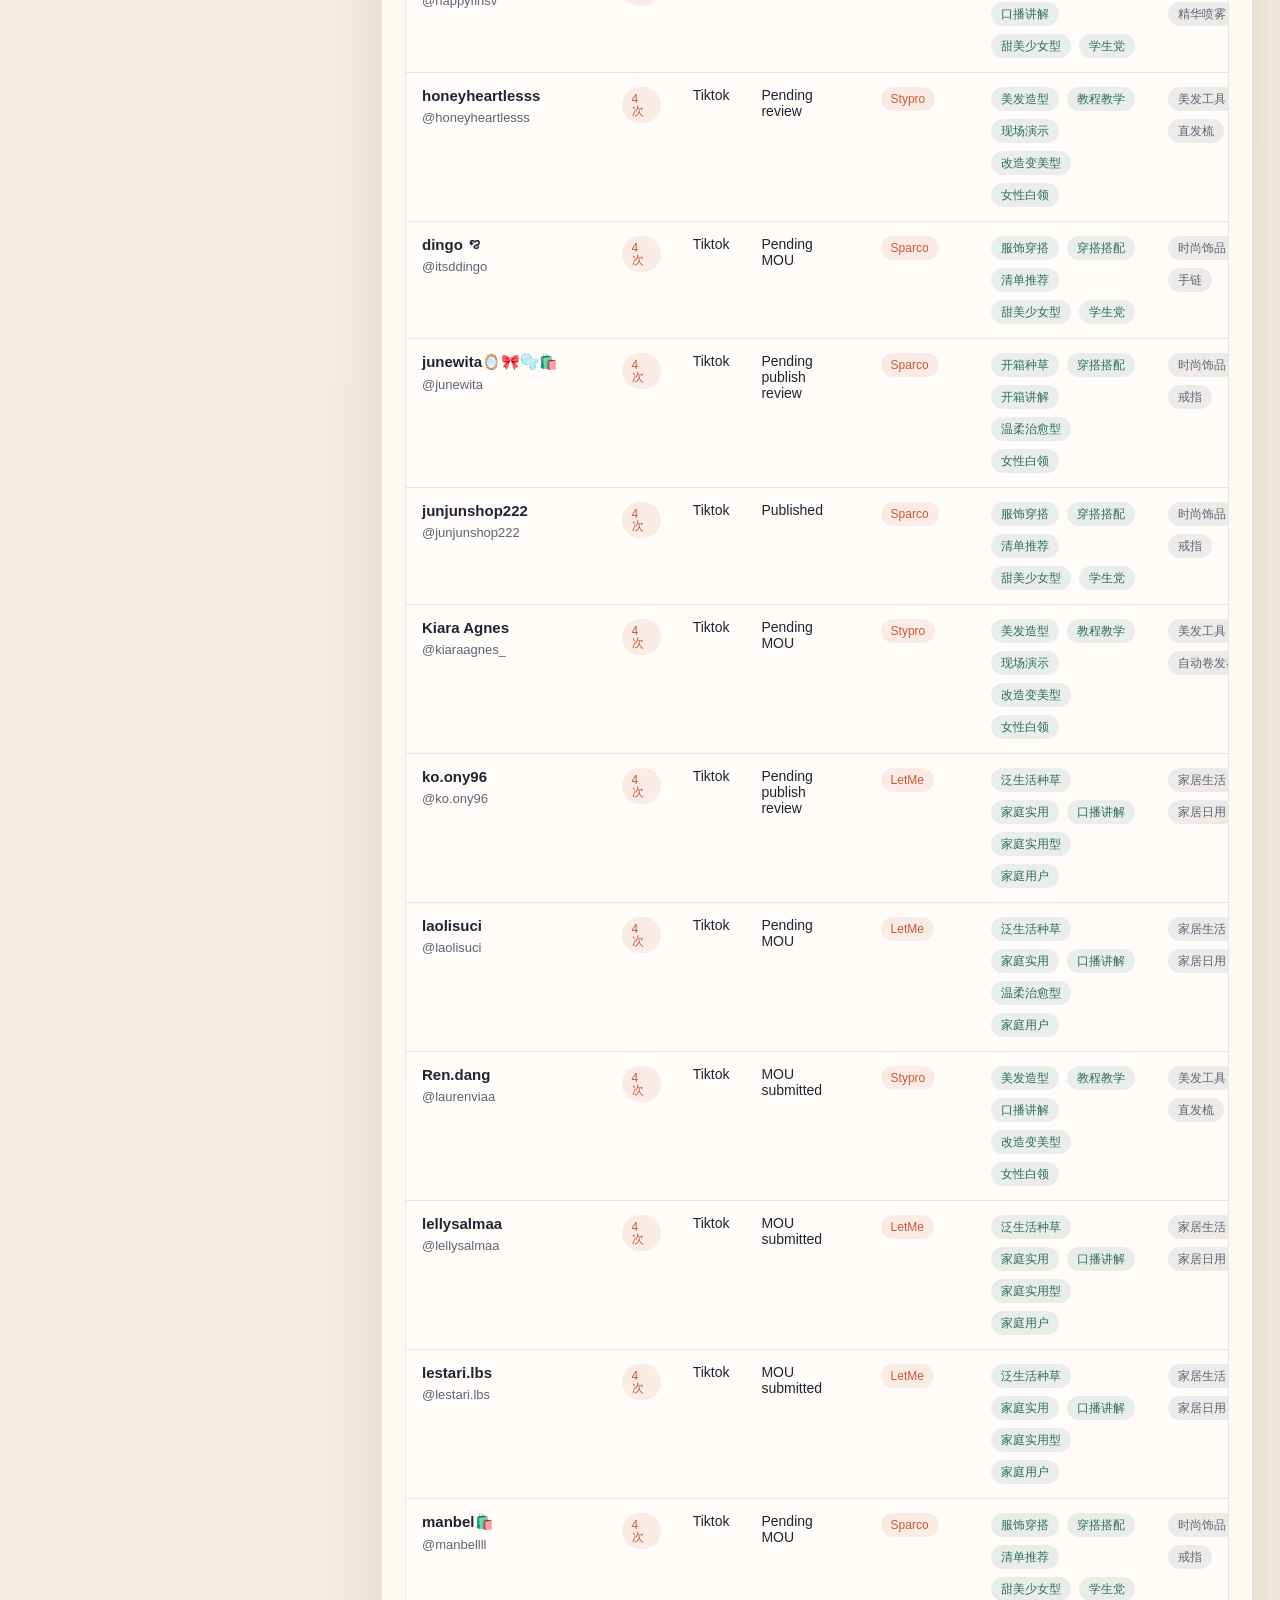
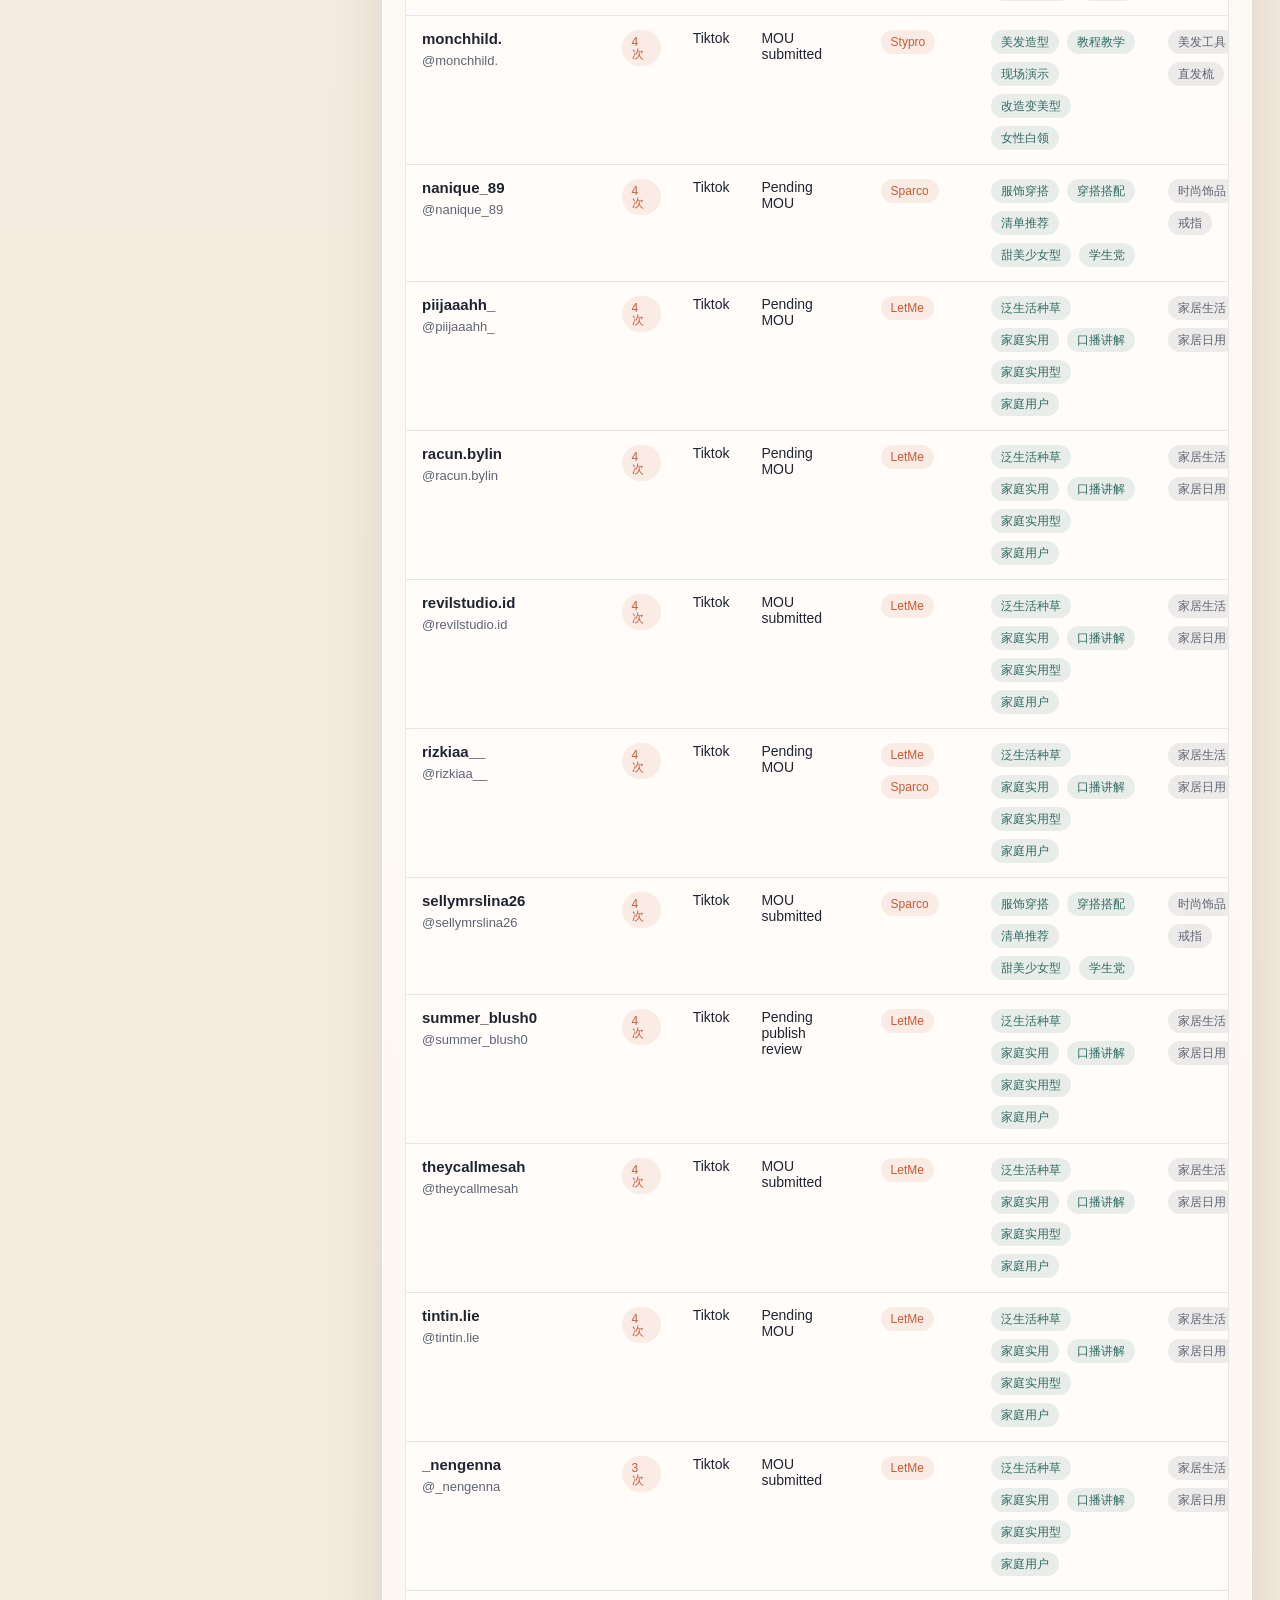
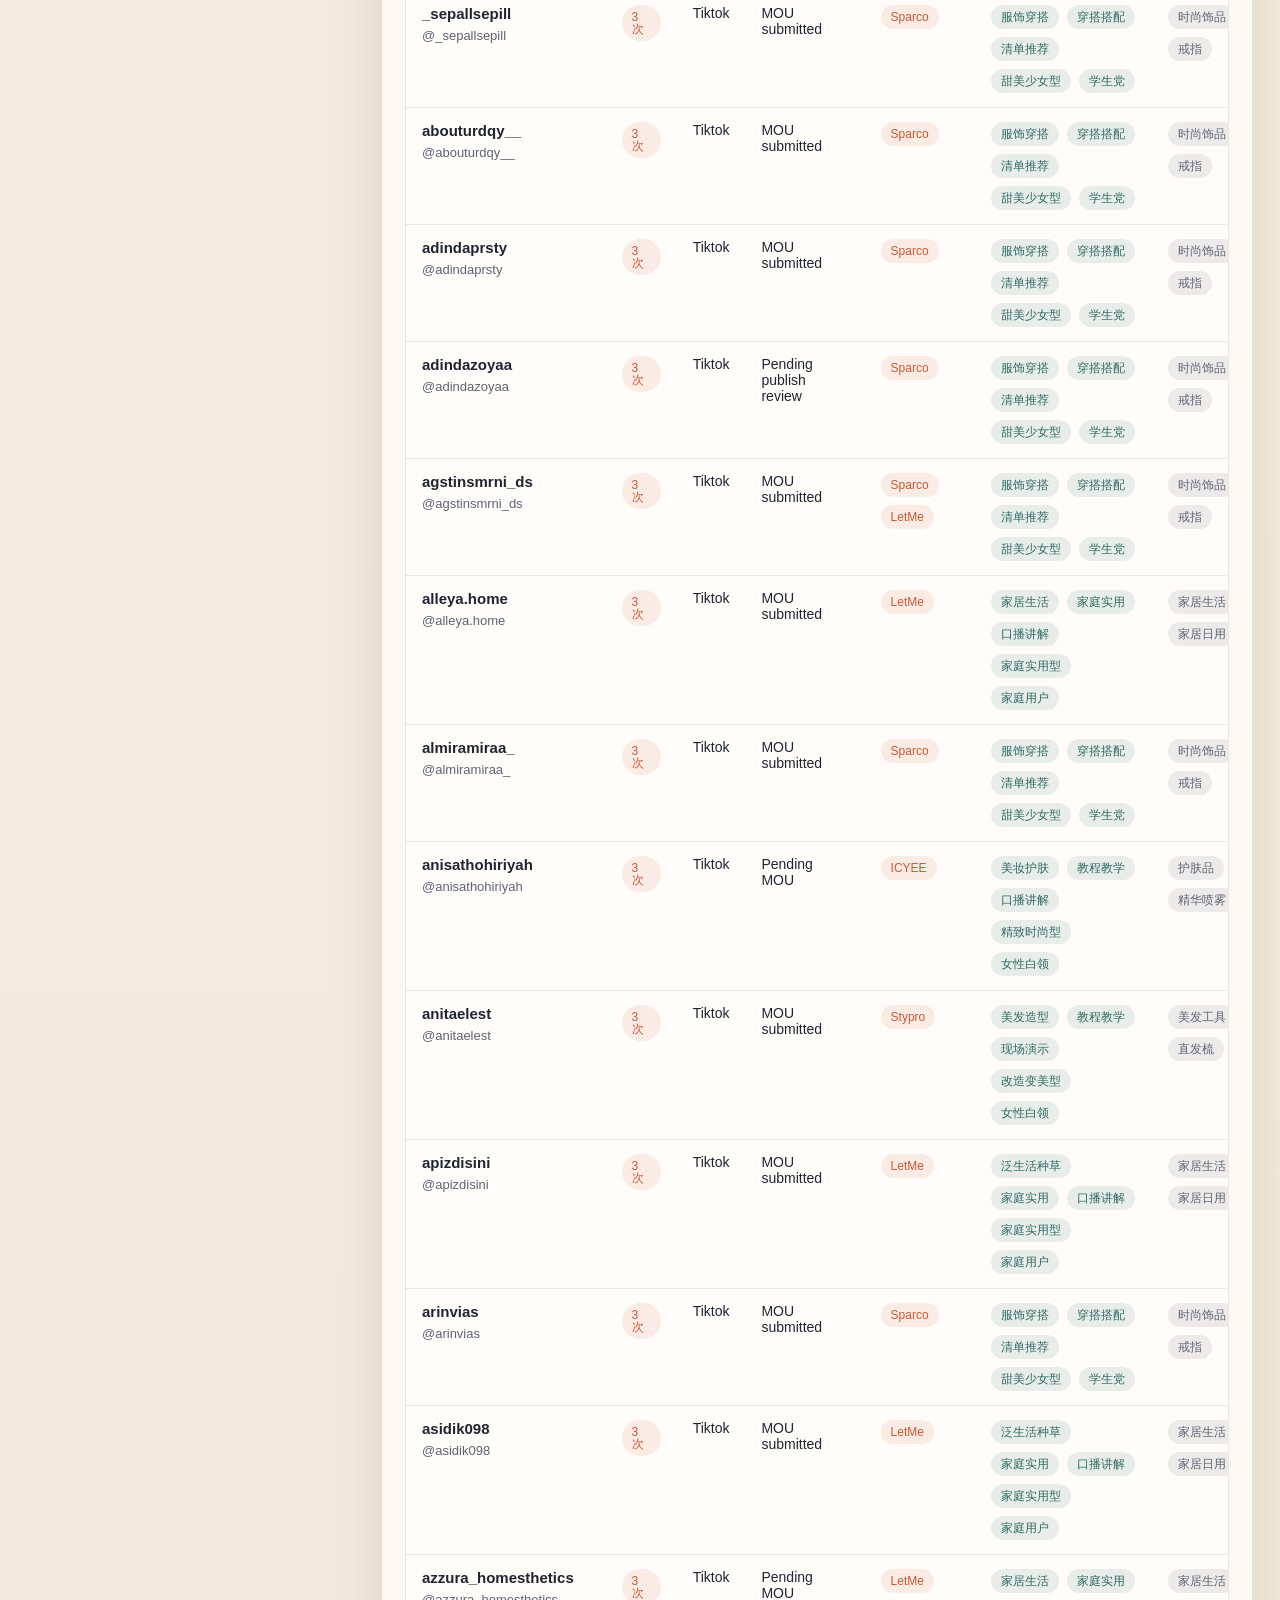
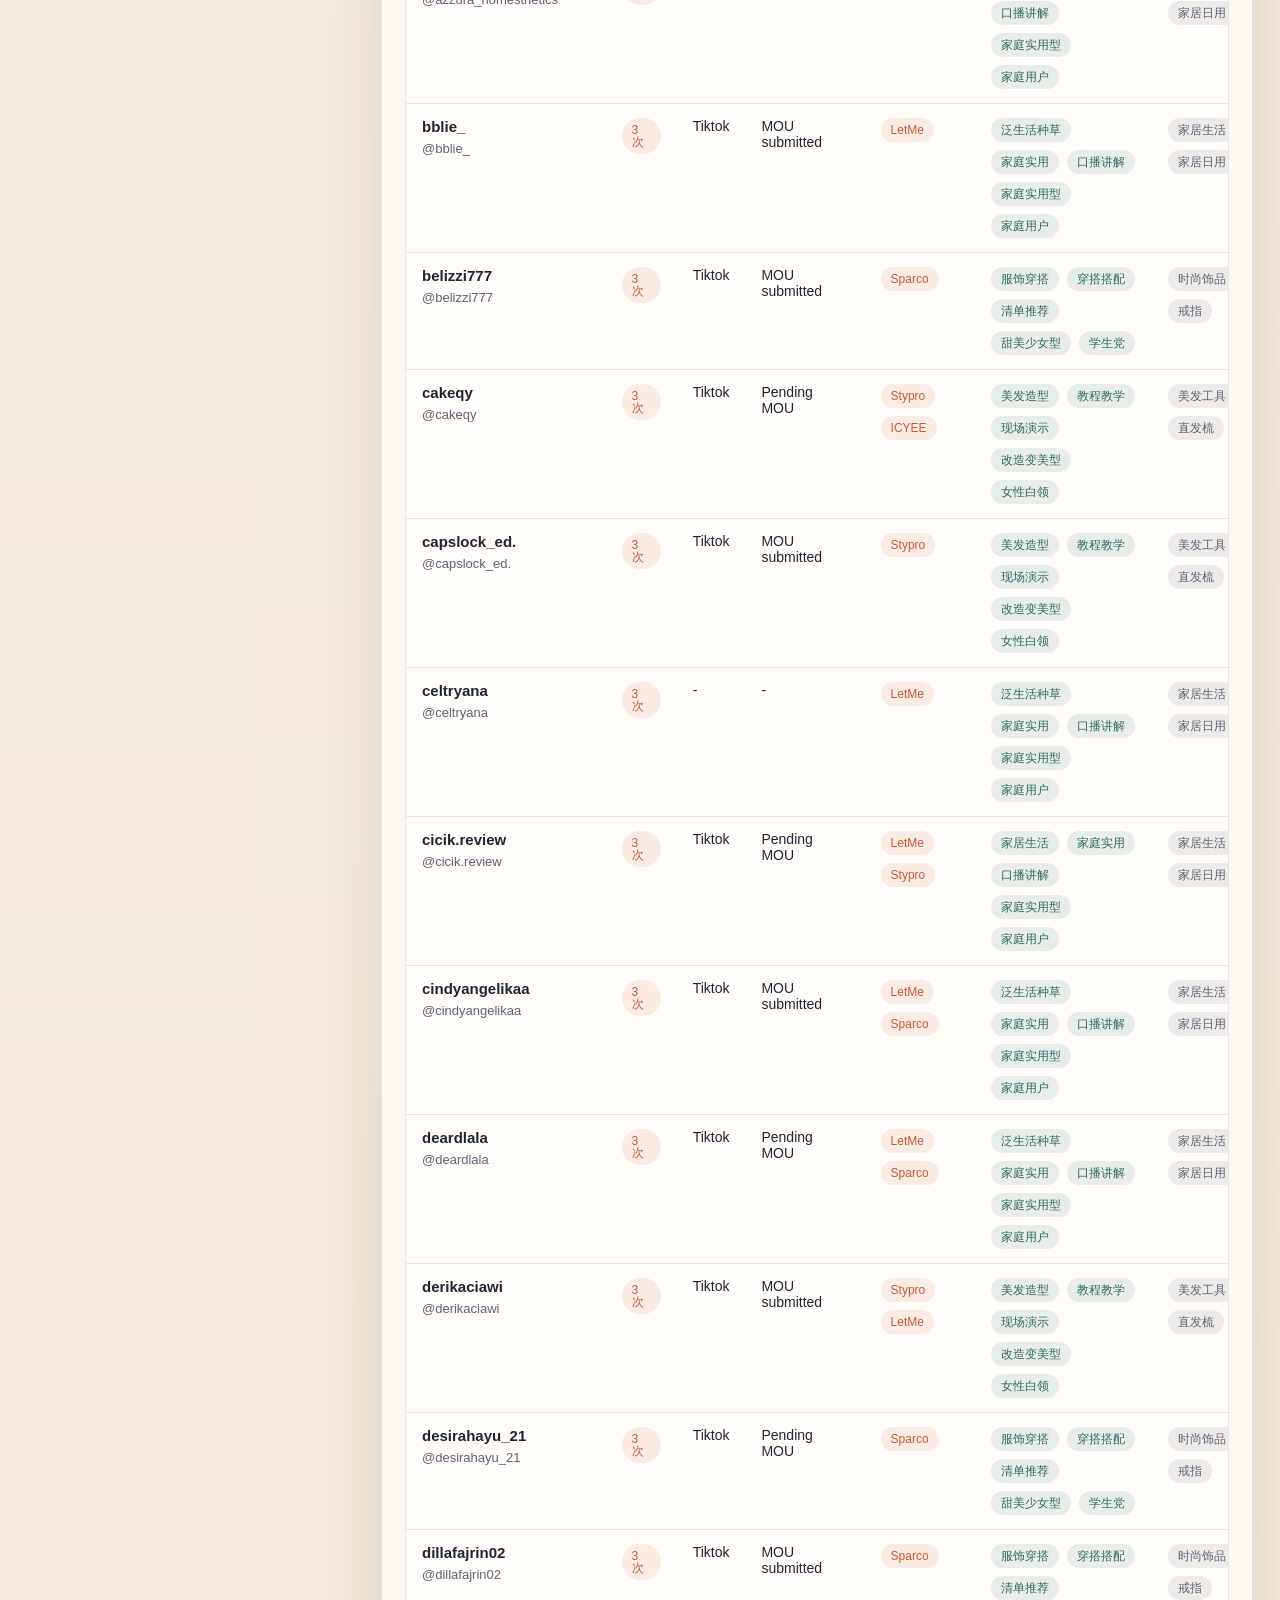
==== commit 9b5f40a7: "Add core creator dashboard" ====
--- a/creator_dashboard/index.html
+++ b/creator_dashboard/index.html
@@ -22,6 +22,7 @@
           </div>
         </div>
         <div class="hero__actions">
+          <a class="ghost-button" href="./core_dashboard.html">查看核心达人看板</a>
           <button class="ghost-button" id="reset-filters" type="button">重置筛选</button>
           <button class="ghost-button" id="export-filtered" type="button">导出当前筛选</button>
           <button class="ghost-button" id="export-all" type="button">导出全部打标</button>
--- a/creator_dashboard/styles.css
+++ b/creator_dashboard/styles.css
@@ -166,6 +166,10 @@
   gap: 24px;
 }
 
+.core-layout {
+  grid-template-columns: 320px minmax(0, 1fr);
+}
+
 .filters,
 .content {
   display: flex;
@@ -228,6 +232,41 @@
 .brand-grid {
   display: grid;
   gap: 12px;
+}
+
+.assumption-list,
+.metric-list {
+  display: grid;
+  gap: 12px;
+}
+
+.assumption-item,
+.metric-card {
+  border: 1px solid var(--line);
+  border-radius: 16px;
+  padding: 14px;
+  background: rgba(255, 255, 255, 0.72);
+  color: var(--muted);
+  line-height: 1.6;
+  font-size: 14px;
+}
+
+.metric-card strong {
+  display: block;
+  margin: 8px 0 6px;
+  font-size: 30px;
+  line-height: 1;
+  color: var(--ink);
+  font-family: Georgia, "Times New Roman", serif;
+}
+
+.metric-card__eyebrow {
+  margin: 0;
+  color: var(--secondary);
+  text-transform: uppercase;
+  letter-spacing: 0.14em;
+  font-size: 11px;
+  font-weight: 700;
 }
 
 .brand-card {
